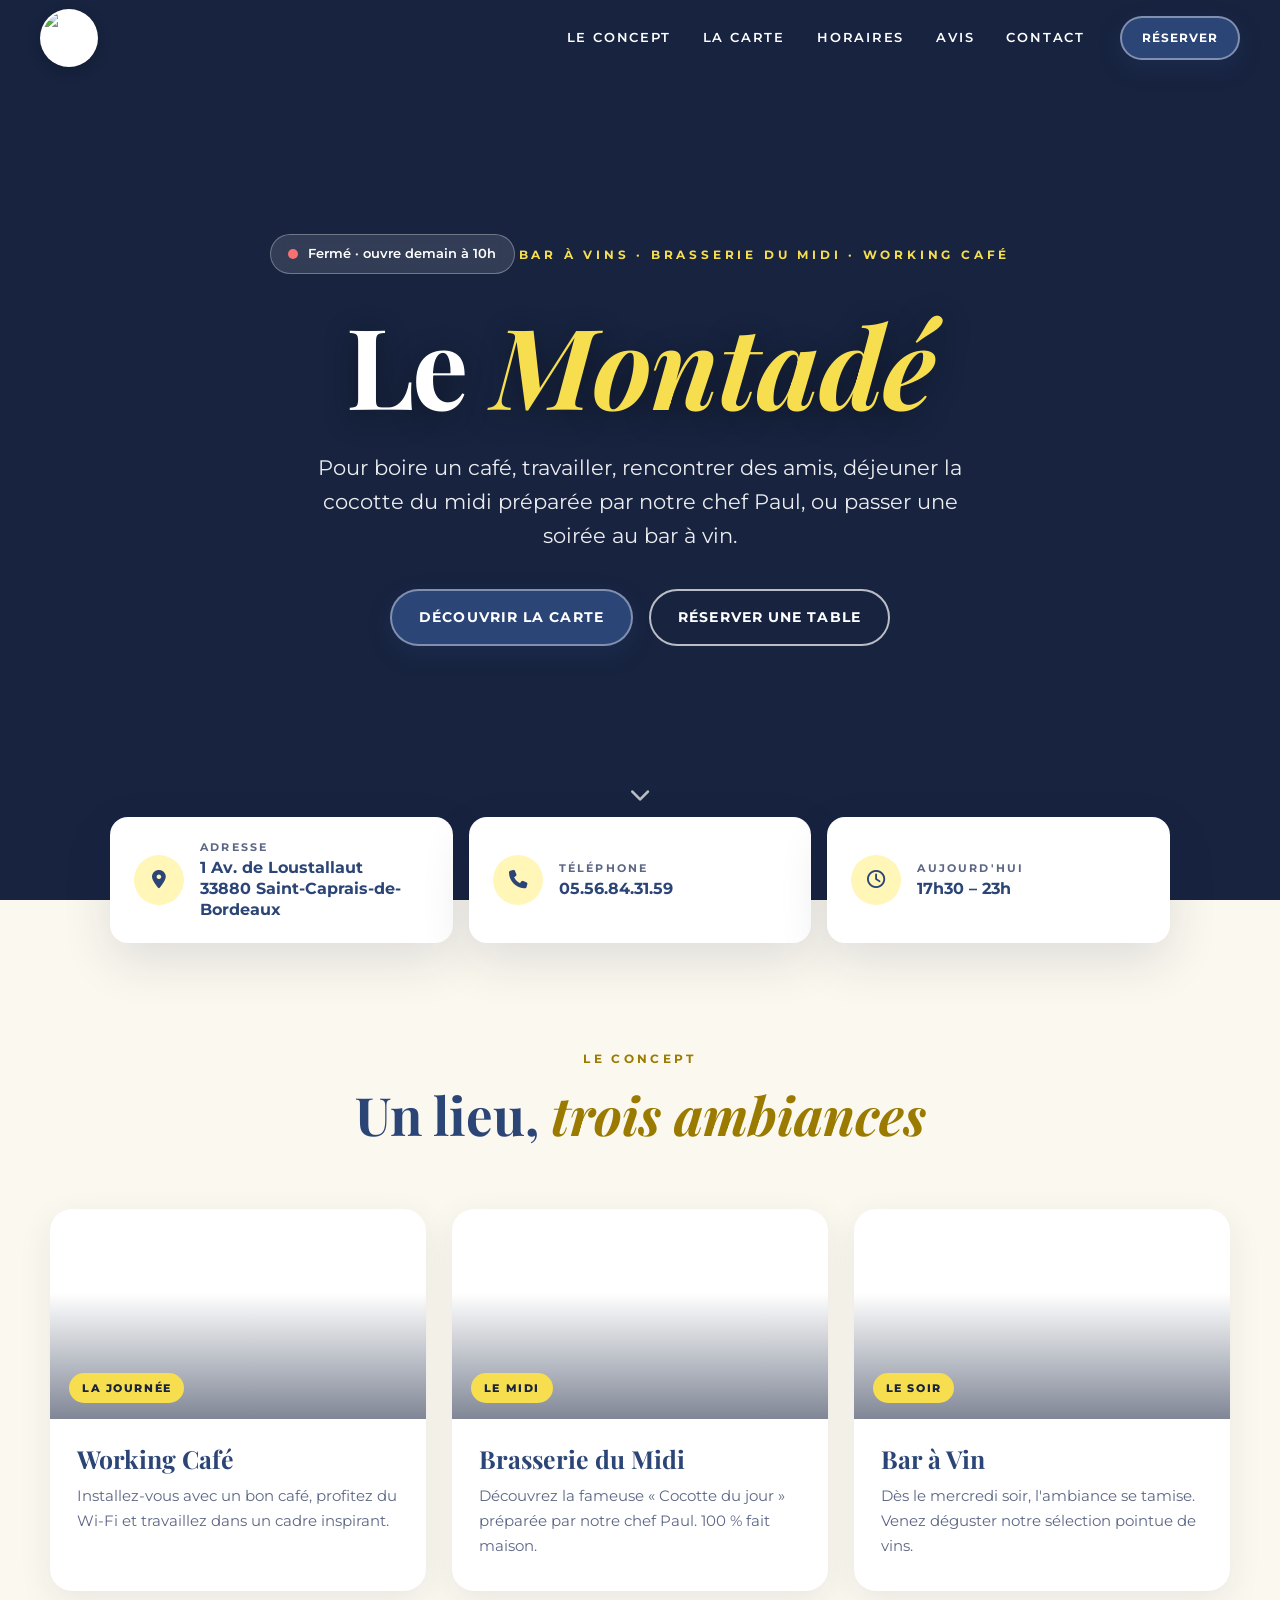
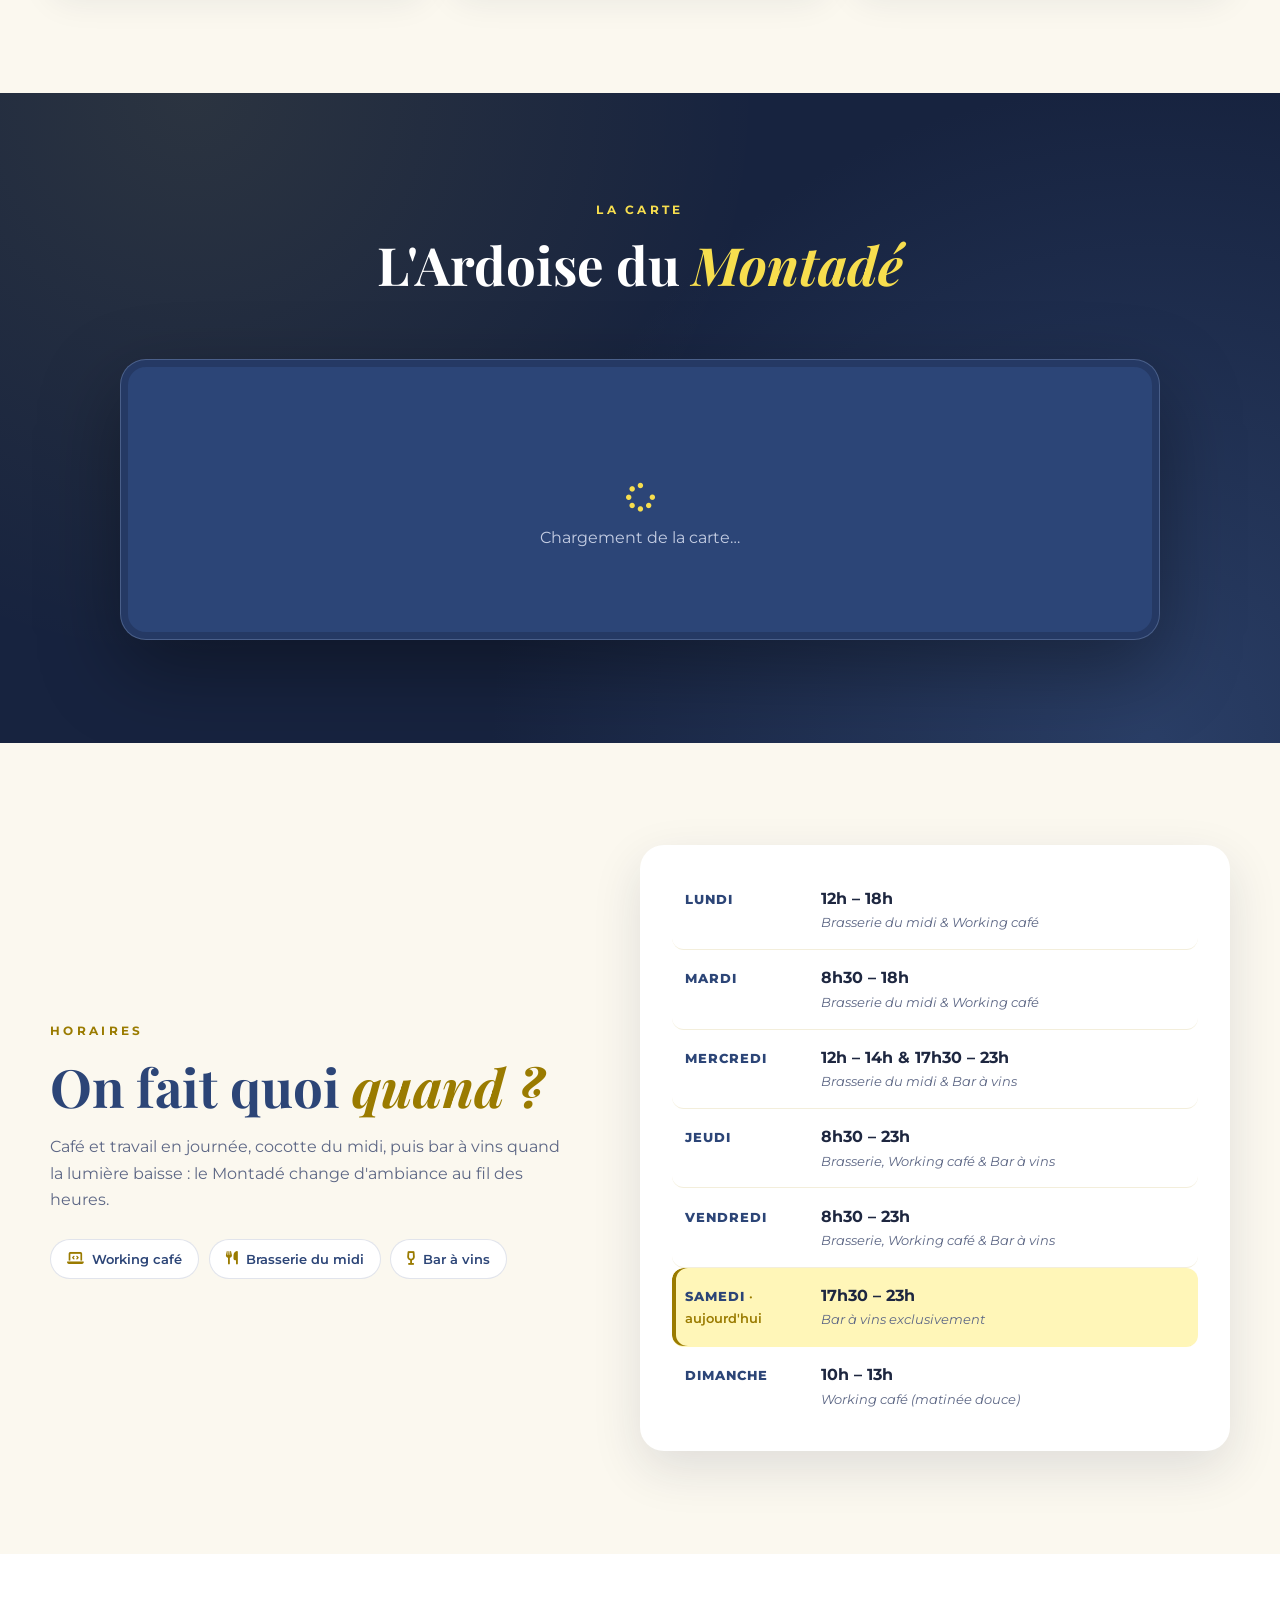
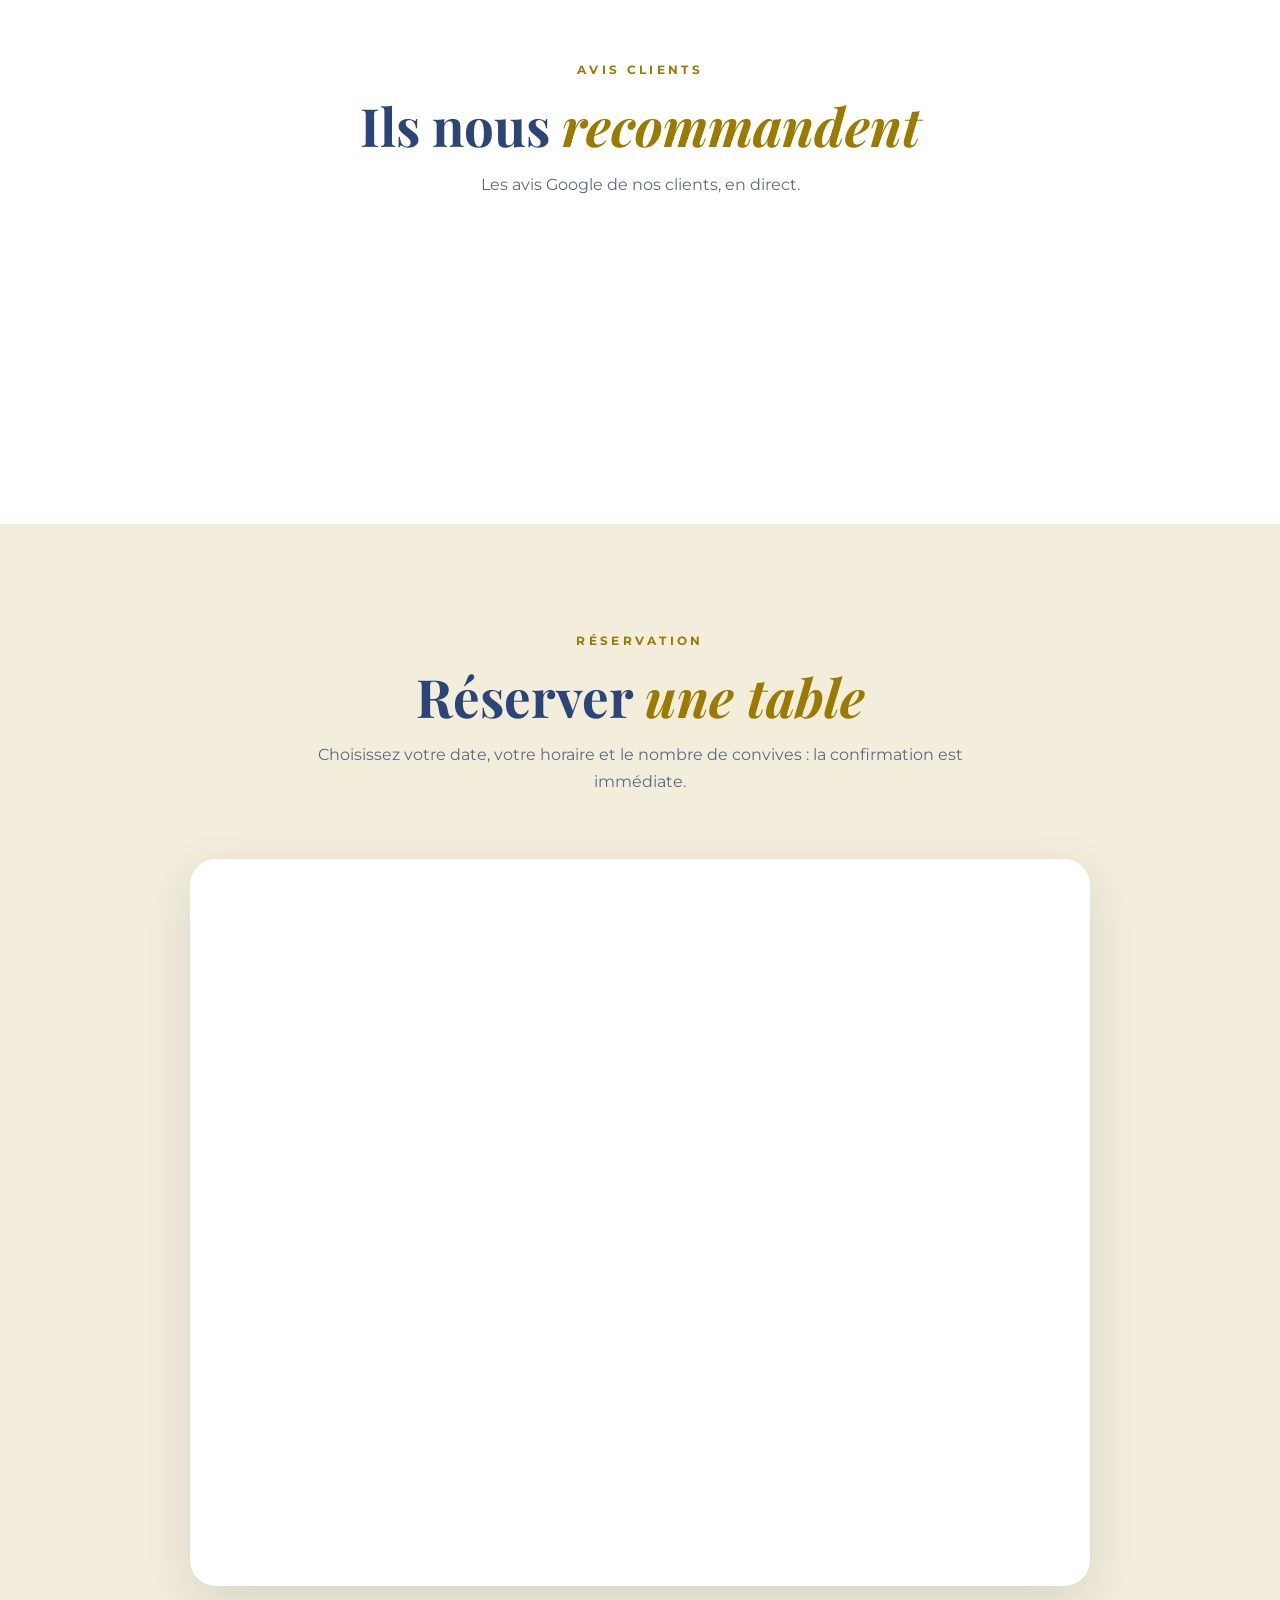
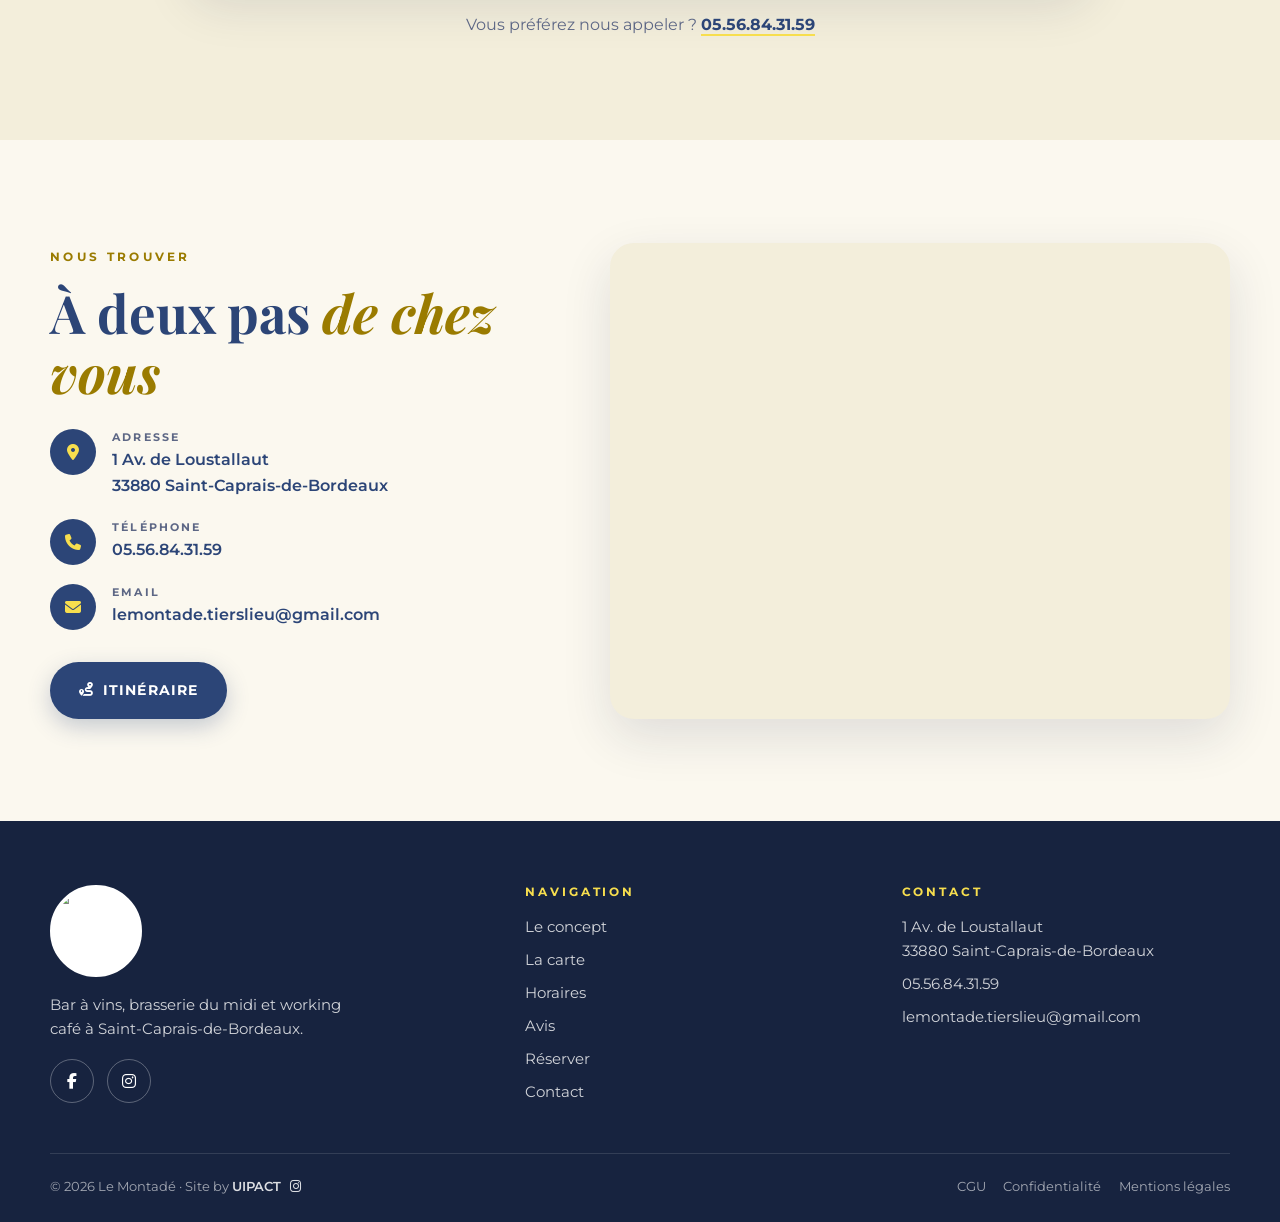
==== index.html @ fd563f23 "Update index.html" ====
<!DOCTYPE html>
<html lang="fr">
<head>
    <meta charset="UTF-8">
    <meta name="viewport" content="width=device-width, initial-scale=1.0, viewport-fit=cover">
    <title>Le Montadé — Bar à vins, brasserie du midi & working café · Saint-Caprais-de-Bordeaux</title>
    <meta name="description" content="Le Montadé à Saint-Caprais-de-Bordeaux : working café la journée, cocotte du midi 100 % fait maison, bar à vins dès le soir. Découvrez la carte, les horaires et réservez votre table.">
    <meta name="theme-color" content="#17233f">
    <meta property="og:type" content="website">
    <meta property="og:title" content="Le Montadé — Bar à vins, brasserie du midi & working café">
    <meta property="og:description" content="Un lieu, trois ambiances : working café, cocotte du midi, bar à vins. Saint-Caprais-de-Bordeaux.">
    <meta property="og:image" content="logo.jpg">
    <meta property="og:locale" content="fr_FR">
    <link rel="icon" type="image/jpeg" href="logo.jpg">

    <link rel="preconnect" href="https://fonts.googleapis.com">
    <link rel="preconnect" href="https://fonts.gstatic.com" crossorigin>
    <link href="https://fonts.googleapis.com/css2?family=Montserrat:wght@400;500;600;700&family=Playfair+Display:ital,wght@0,600;0,700;1,600&display=swap" rel="stylesheet">
    <link rel="stylesheet" href="https://cdnjs.cloudflare.com/ajax/libs/font-awesome/6.4.0/css/all.min.css">
    <link rel="stylesheet" href="style.css">

    <script type="application/ld+json">
    {
        "@context": "https://schema.org",
        "@type": "Restaurant",
        "name": "Le Montadé",
        "description": "Bar à vins, brasserie du midi et working café.",
        "image": "logo.jpg",
        "telephone": "+33556843159",
        "email": "lemontade.tierslieu@gmail.com",
        "address": {
            "@type": "PostalAddress",
            "streetAddress": "1 Av. de Loustallaut",
            "postalCode": "33880",
            "addressLocality": "Saint-Caprais-de-Bordeaux",
            "addressCountry": "FR"
        },
        "geo": { "@type": "GeoCoordinates", "latitude": 44.7431873, "longitude": -0.4571966 },
        "sameAs": [
            "https://www.facebook.com/people/Le-Montad%C3%A9/61585855325055/",
            "https://www.instagram.com/lemontade_lelieu/"
        ],
        "openingHoursSpecification": [
            { "@type": "OpeningHoursSpecification", "dayOfWeek": "Monday", "opens": "12:00", "closes": "18:00" },
            { "@type": "OpeningHoursSpecification", "dayOfWeek": "Tuesday", "opens": "08:30", "closes": "18:00" },
            { "@type": "OpeningHoursSpecification", "dayOfWeek": "Wednesday", "opens": "12:00", "closes": "14:00" },
            { "@type": "OpeningHoursSpecification", "dayOfWeek": "Wednesday", "opens": "17:30", "closes": "23:00" },
            { "@type": "OpeningHoursSpecification", "dayOfWeek": "Thursday", "opens": "08:30", "closes": "23:00" },
            { "@type": "OpeningHoursSpecification", "dayOfWeek": "Friday", "opens": "08:30", "closes": "23:00" },
            { "@type": "OpeningHoursSpecification", "dayOfWeek": "Saturday", "opens": "17:30", "closes": "23:00" },
            { "@type": "OpeningHoursSpecification", "dayOfWeek": "Sunday", "opens": "10:00", "closes": "13:00" }
        ]
    }
    </script>

    <style>
        /* ===== Photos ===== */
        :root {
            --photo-hero: url('https://images.unsplash.com/photo-1555396273-367ea4eb4db5?auto=format&fit=crop&w=1920&q=80');
            --photo-cafe: url('https://images.unsplash.com/photo-1495474472287-4d71bcdd2085?auto=format&fit=crop&w=900&q=80');
            --photo-midi: url('https://images.unsplash.com/photo-1414235077428-338989a2e8c0?auto=format&fit=crop&w=900&q=80');
            --photo-vin: url('https://images.unsplash.com/photo-1510812431401-41d2bd2722f3?auto=format&fit=crop&w=900&q=80');
        }

        /* ===== HERO ===== */
        .hero { position: relative; min-height: 100vh; min-height: 100svh; display: grid; place-items: center; text-align: center; color: #fff; padding: calc(var(--header-h) + 2rem) 1.25rem 8rem; isolation: isolate; background: var(--blue-dark); overflow: hidden; }
        .hero-bg { position: absolute; inset: 0; z-index: -2; background: var(--photo-hero) center / cover no-repeat; animation: slowZoom 24s ease-in-out infinite alternate; }
        .hero::after { content: ''; position: absolute; inset: 0; z-index: -1; background: linear-gradient(180deg, rgba(23, 35, 63, .78) 0%, rgba(23, 35, 63, .55) 45%, rgba(23, 35, 63, .9) 100%); }
        @keyframes slowZoom { from { transform: scale(1); } to { transform: scale(1.08); } }
        .hero-inner { max-width: 880px; }
        .hero .eyebrow { color: var(--yellow); letter-spacing: .32em; }
        .hero h1 { font-size: clamp(3.2rem, 11vw, 7rem); letter-spacing: -.01em; text-shadow: 0 6px 30px rgba(0, 0, 0, .4); }
        .hero h1 em { color: var(--yellow); font-style: italic; }
        .hero p.lead { font-size: clamp(1rem, 2.3vw, 1.3rem); font-weight: 400; max-width: 680px; margin: 1.4rem auto 2.2rem; color: rgba(255, 255, 255, .92); }
        .hero-cta { display: flex; flex-wrap: wrap; gap: 1rem; justify-content: center; }
        .status-pill { display: inline-flex; align-items: center; gap: .6rem; padding: .5rem 1.1rem; border-radius: 999px; background: rgba(255, 255, 255, .12); border: 1px solid rgba(255, 255, 255, .3); backdrop-filter: blur(8px); -webkit-backdrop-filter: blur(8px); font-size: .82rem; font-weight: 600; margin-bottom: 1.6rem; }
        .status-pill::before { content: ''; width: 10px; height: 10px; border-radius: 50%; background: #9aa6c4; }
        .status-pill.open::before { background: #4ade80; box-shadow: 0 0 0 5px rgba(74, 222, 128, .25); animation: pulse 2s infinite; }
        .status-pill.closed::before { background: #f87171; }
        @keyframes pulse { 50% { box-shadow: 0 0 0 9px rgba(74, 222, 128, 0); } }
        .scroll-hint { position: absolute; bottom: 5.5rem; left: 50%; transform: translateX(-50%); color: rgba(255, 255, 255, .7); font-size: 1.3rem; animation: bob 2s ease-in-out infinite; text-decoration: none; }
        @keyframes bob { 50% { transform: translate(-50%, 8px); } }

        /* ===== BANDEAU INFOS ===== */
        .info-strip { position: relative; z-index: 5; max-width: 1100px; margin: -5.2rem auto 0; padding: 0 1.25rem; display: grid; grid-template-columns: repeat(3, 1fr); gap: 1rem; }
        .info-card { background: #fff; border-radius: var(--radius); padding: 1.4rem 1.5rem; box-shadow: var(--shadow); display: flex; gap: 1rem; align-items: center; text-decoration: none; transition: transform .3s var(--ease), box-shadow .3s; }
        a.info-card:hover { transform: translateY(-5px); box-shadow: 0 24px 60px rgba(23, 35, 63, .18); }
        .info-card i { width: 50px; height: 50px; flex: none; border-radius: 50%; display: grid; place-items: center; background: var(--yellow-soft); color: var(--blue); font-size: 1.15rem; }
        .info-card small { display: block; font-size: .68rem; letter-spacing: .2em; text-transform: uppercase; color: var(--muted); font-weight: 700; }
        .info-card strong { display: block; color: var(--blue); font-size: .98rem; line-height: 1.35; }

        /* ===== CONCEPT ===== */
        .concept-grid { display: grid; grid-template-columns: repeat(3, 1fr); gap: 1.6rem; }
        .concept-card { background: #fff; border-radius: 22px; overflow: hidden; box-shadow: 0 10px 34px rgba(23, 35, 63, .08); transition: transform .4s var(--ease), box-shadow .4s; display: flex; flex-direction: column; }
        .concept-card:hover { transform: translateY(-8px); box-shadow: var(--shadow); }
        .concept-photo { height: 210px; background: linear-gradient(135deg, var(--blue), var(--blue-mid)) center / cover no-repeat; position: relative; }
        .concept-photo::after { content: ''; position: absolute; inset: 0; background: linear-gradient(180deg, transparent 40%, rgba(23, 35, 63, .55)); }
        .concept-card:nth-child(1) .concept-photo { background-image: var(--photo-cafe); }
        .concept-card:nth-child(2) .concept-photo { background-image: var(--photo-midi); }
        .concept-card:nth-child(3) .concept-photo { background-image: var(--photo-vin); }
        .concept-tag { position: absolute; left: 1.2rem; bottom: 1rem; z-index: 1; background: var(--yellow); color: var(--blue-dark); font-size: .7rem; font-weight: 800; letter-spacing: .14em; text-transform: uppercase; padding: .35rem .8rem; border-radius: 999px; }
        .concept-body { padding: 1.6rem 1.7rem 2rem; }
        .concept-body h3 { font-size: 1.55rem; color: var(--blue); margin-bottom: .6rem; }
        .concept-body p { color: var(--muted); font-size: .96rem; }

        /* ===== CARTE ===== */
        .carte { background: var(--blue-dark); color: #fff; position: relative; overflow: hidden; }
        .carte::before { content: ''; position: absolute; inset: 0; background: radial-gradient(circle at 15% 0%, rgba(247, 222, 78, .09), transparent 45%), radial-gradient(circle at 90% 100%, rgba(58, 85, 135, .55), transparent 50%); pointer-events: none; }
        .carte .container { position: relative; max-width: 1040px; }
        .board { background: var(--blue); border: 1px solid rgba(255, 255, 255, .14); border-radius: 26px; padding: clamp(1.2rem, 4vw, 3rem); box-shadow: inset 0 0 0 7px rgba(23, 35, 63, .35), 0 30px 80px rgba(0, 0, 0, .35); }
        .menu-tabs { display: flex; justify-content: center; flex-wrap: wrap; gap: .7rem; margin-bottom: 2.2rem; }
        .tab-btn { background: transparent; color: #fff; border: 2px solid rgba(247, 222, 78, .75); padding: .7rem 1.5rem; border-radius: 999px; cursor: pointer; font-family: var(--ff-body); font-weight: 700; font-size: .8rem; letter-spacing: .08em; text-transform: uppercase; transition: background .25s, color .25s, transform .25s; }
        .tab-btn:hover { transform: translateY(-2px); }
        .tab-btn.active, .tab-btn:hover { background: var(--gold-btn); border-color: var(--gold-btn); color: var(--blue-dark); }
        .menu-panel { animation: fadeUp .5s var(--ease); }
        @keyframes fadeUp { from { opacity: 0; transform: translateY(12px); } to { opacity: 1; transform: none; } }
        .fait-maison { text-align: center; font-family: var(--ff-title); font-style: italic; color: var(--yellow); font-size: 1.25rem; margin-bottom: .6rem; }
        .cat-title { display: flex; align-items: center; gap: 1rem; font-size: 1.5rem; color: var(--yellow); margin: 2.4rem 0 1.1rem; text-transform: uppercase; letter-spacing: .06em; }
        .cat-title::after { content: ''; flex: 1; height: 1px; background: linear-gradient(90deg, rgba(247, 222, 78, .6), transparent); }
        .menu-grid { display: grid; grid-template-columns: 1fr 1fr; gap: 0 3.2rem; }
        .menu-item { padding: .8rem 0; border-bottom: 1px solid rgba(255, 255, 255, .08); }
        .mi-head { display: flex; align-items: baseline; gap: .6rem; }
        .mi-head h4 { font-family: var(--ff-body); font-size: .98rem; font-weight: 600; letter-spacing: .03em; overflow-wrap: anywhere; }
        .leader { flex: 1; min-width: 1rem; border-bottom: 1px dotted rgba(255, 255, 255, .35); transform: translateY(-4px); }
        .price { color: var(--yellow); font-weight: 700; white-space: nowrap; font-size: 1.02rem; }
        .sizes { display: flex; flex-wrap: wrap; gap: .3rem .9rem; justify-content: flex-end; }
        .sizes .price { font-size: .9rem; }
        .sizes .price small { color: #c4cde3; font-weight: 600; margin-right: .3rem; }
        .menu-item p { margin-top: .2rem; font-size: .84rem; color: #c4cde3; font-style: italic; overflow-wrap: anywhere; }
        .formule { background: rgba(255, 255, 255, .05); border: 1px solid rgba(255, 255, 255, .15); border-radius: 20px; padding: clamp(1.1rem, 3vw, 2rem); margin-top: 1.4rem; }
        .formule > h3 { font-size: 1.7rem; color: var(--yellow); text-align: center; margin-bottom: 1rem; }
        .formule .combos { max-width: 520px; margin: 0 auto 1.2rem; }
        .formule .cols { display: grid; grid-template-columns: repeat(3, 1fr); gap: 0 2rem; }
        .formule .cols h5 { font-family: var(--ff-body); font-size: .78rem; letter-spacing: .24em; text-transform: uppercase; color: var(--yellow); text-align: center; padding: .6rem 0; border-bottom: 1px solid rgba(247, 222, 78, .4); }
        .carte-state { text-align: center; color: #c4cde3; padding: 2.5rem 1rem; }
        .carte-state i { display: block; font-size: 1.8rem; color: var(--yellow); margin-bottom: .8rem; }

        /* ===== HORAIRES ===== */
        .split { display: grid; grid-template-columns: 1fr 1.15fr; gap: clamp(2rem, 6vw, 5rem); align-items: center; }
        .split-text p { color: var(--muted); margin: 1.1rem 0 1.6rem; }
        .chips { display: flex; flex-wrap: wrap; gap: .6rem; }
        .chips span { display: inline-flex; align-items: center; gap: .5rem; background: #fff; border: 1px solid var(--line); border-radius: 999px; padding: .5rem 1rem; font-size: .84rem; font-weight: 600; color: var(--blue); }
        .chips i { color: var(--gold); }
        .hours-card { background: #fff; border-radius: 24px; box-shadow: var(--shadow); padding: clamp(.8rem, 2.5vw, 1.6rem) clamp(1rem, 3vw, 2rem); list-style: none; }
        .hours-card li { display: grid; grid-template-columns: 7.5rem 1fr; grid-template-areas: 'd h' 'd a'; column-gap: 1rem; padding: .95rem .8rem; border-bottom: 1px solid var(--cream-2); border-radius: 12px; align-items: baseline; }
        .hours-card li:last-child { border-bottom: 0; }
        .hours-card .d { grid-area: d; font-weight: 800; letter-spacing: .08em; text-transform: uppercase; font-size: .82rem; color: var(--blue); }
        .hours-card .h { grid-area: h; font-weight: 700; }
        .hours-card .a { grid-area: a; font-size: .82rem; color: var(--muted); font-style: italic; }
        .hours-card li.today { background: var(--yellow-soft); box-shadow: inset 4px 0 0 var(--gold); border-bottom-color: transparent; }
        .hours-card li.today .d::after { content: " · aujourd'hui"; text-transform: none; letter-spacing: 0; font-weight: 600; color: var(--gold); }

        /* ===== AVIS ===== */
        .avis { background: #fff; }
        .reviews-box { max-width: 1100px; margin: 0 auto; min-height: 160px; }

        /* ===== RÉSERVER ===== */
        .reserver { background: var(--cream-2); }
        .booking-card { max-width: 900px; margin: 0 auto; background: #fff; border-radius: 26px; box-shadow: var(--shadow); padding: clamp(.6rem, 2vw, 1.2rem); }
        .booking-card iframe { width: 100%; height: 680px; border: 0; border-radius: 18px; background: #fff; }
        .booking-alt { text-align: center; margin-top: 1.6rem; color: var(--muted); }
        .booking-alt a { color: var(--blue); font-weight: 700; text-decoration: none; border-bottom: 2px solid var(--yellow); transition: color .25s, border-color .25s; }
        .booking-alt a:hover, .booking-alt a:focus-visible { color: var(--gold); border-bottom-color: var(--gold-btn); }

        /* ===== CONTACT ===== */
        .contact-grid { display: grid; grid-template-columns: 1fr 1.25fr; gap: clamp(2rem, 5vw, 4rem); align-items: stretch; }
        .contact-list { list-style: none; display: grid; gap: 1.2rem; margin: 1.6rem 0 2rem; }
        .contact-list li { display: flex; gap: 1rem; align-items: flex-start; }
        .contact-list i { width: 46px; height: 46px; flex: none; border-radius: 50%; display: grid; place-items: center; background: var(--blue); color: var(--yellow); }
        .contact-list small { display: block; font-size: .68rem; letter-spacing: .2em; text-transform: uppercase; color: var(--muted); font-weight: 700; }
        .contact-list a, .contact-list span.v { color: var(--blue); font-weight: 600; text-decoration: none; overflow-wrap: anywhere; }
        .contact-list a:hover { color: var(--gold); }
        .map-card { border-radius: 24px; overflow: hidden; box-shadow: var(--shadow); min-height: 420px; background: var(--cream-2); }
        .map-card iframe { width: 100%; height: 100%; min-height: 420px; border: 0; display: block; }

        /* ===== FORMULAIRE DE CONTACT ===== */
        .contact-form-card { max-width: 820px; margin: clamp(2.5rem, 6vw, 4rem) auto 0; background: #fff; border-radius: 26px; box-shadow: var(--shadow); padding: clamp(1.4rem, 4vw, 2.6rem); }
        .contact-form-card h3 { font-size: clamp(1.6rem, 3vw, 2.1rem); color: var(--blue); margin-bottom: .5rem; }
        .contact-form-card h3 em { color: var(--gold); }
        .contact-form-card > p { color: var(--muted); margin-bottom: 1.6rem; }
        .cf-row { display: grid; grid-template-columns: 1fr 1fr; gap: 1rem; }
        .cf-field { margin-bottom: 1rem; }
        .cf-field label { display: block; font-size: .72rem; font-weight: 700; letter-spacing: .16em; text-transform: uppercase; color: var(--blue); margin-bottom: .4rem; }
        .cf-field input, .cf-field textarea { width: 100%; padding: .9rem 1rem; border: 1.5px solid var(--line); border-radius: 12px; font: inherit; background: var(--cream); color: var(--ink); transition: border-color .2s, box-shadow .2s; resize: vertical; }
        .cf-field input:focus, .cf-field textarea:focus { outline: none; border-color: var(--blue); box-shadow: 0 0 0 4px rgba(44, 69, 119, .12); background: #fff; }
        .cf-check { display: flex; gap: .7rem; align-items: flex-start; font-size: .84rem; color: var(--muted); margin: .3rem 0 1.3rem; cursor: pointer; }
        .cf-check input { margin-top: .3rem; width: 18px; height: 18px; flex: none; accent-color: var(--blue); }
        .cf-check a { color: var(--gold); font-weight: 600; }
        .cf-hp { position: absolute; left: -9999px; width: 1px; height: 1px; overflow: hidden; opacity: 0; }
        .cf-msg { display: none; margin-top: 1.1rem; padding: .9rem 1.1rem; border-radius: 12px; font-size: .92rem; }
        .cf-msg.show { display: block; }
        .cf-msg.ok { background: #e8f7ef; color: #17744a; }
        .cf-msg.err { background: #fdeaea; color: #b13838; }
        #cfBtn:disabled { opacity: .65; cursor: wait; transform: none; }
        @media (max-width: 720px) { .cf-row { grid-template-columns: 1fr; } }

        /* ===== BARRE MOBILE ===== */
        .mobile-cta { display: none; }

        /* ===== RESPONSIVE ===== */
        @media (max-width: 960px) {
            .info-strip { grid-template-columns: 1fr; margin-top: -4.5rem; max-width: 560px; }
            .concept-grid { grid-template-columns: 1fr; max-width: 560px; margin: 0 auto; }
            .split, .contact-grid { grid-template-columns: 1fr; }
            .formule .cols { grid-template-columns: 1fr; }
            .menu-grid { gap: 0 2rem; }
        }
        @media (max-width: 720px) {
            .menu-grid { grid-template-columns: 1fr; }
            .hero { padding-bottom: 9rem; }
            .scroll-hint { display: none; }
            .tab-btn { flex: 1 1 calc(50% - .7rem); padding: .75rem .6rem; font-size: .72rem; }
            .booking-card iframe { height: 760px; }
            .hours-card li { grid-template-columns: 6rem 1fr; }
            body.home { padding-bottom: calc(74px + env(safe-area-inset-bottom)); }
            .mobile-cta { display: flex; gap: .7rem; position: fixed; left: 0; right: 0; bottom: 0; z-index: 95; padding: .7rem .9rem calc(.7rem + env(safe-area-inset-bottom)); background: rgba(23, 35, 63, .96); backdrop-filter: blur(10px); -webkit-backdrop-filter: blur(10px); box-shadow: 0 -8px 24px rgba(0, 0, 0, .25); }
            .mobile-cta .btn { flex: 1; padding: .85rem .5rem; }
            .btn-top { bottom: calc(86px + env(safe-area-inset-bottom)); }
        }
    </style>
</head>
<body class="home">
    <a href="#carte" class="skip-link">Aller à la carte</a>

    <header class="site-header">
        <div class="nav-wrap">
            <a href="#top" class="brand" aria-label="Le Montadé — haut de page"><img src="logo.jpg" alt="Le Montadé"></a>
            <nav id="mainNav" aria-label="Navigation principale">
                <ul>
                    <li><a href="#concept">Le concept</a></li>
                    <li><a href="#carte">La carte</a></li>
                    <li><a href="#horaires">Horaires</a></li>
                    <li><a href="#avis">Avis</a></li>
                    <li><a href="#contact">Contact</a></li>
                </ul>
                <a href="#reserver" class="btn btn-primary btn-sm">Réserver</a>
            </nav>
            <button id="burger" class="burger" type="button" aria-label="Ouvrir le menu" aria-expanded="false" aria-controls="mainNav"><span></span><span></span><span></span></button>
        </div>
    </header>

    <main>
        <!-- ================= HERO ================= -->
        <section class="hero" id="top">
            <div class="hero-bg" aria-hidden="true"></div>
            <div class="hero-inner">
                <div class="status-pill" id="openStatus" role="status">Horaires du jour…</div>
                <p class="eyebrow">Bar à vins · Brasserie du midi · Working café</p>
                <h1>Le <em>Montadé</em></h1>
                <p class="lead">Pour boire un café, travailler, rencontrer des amis, déjeuner la cocotte du midi préparée par notre chef Paul, ou passer une soirée au bar à vin.</p>
                <div class="hero-cta">
                    <a href="#carte" class="btn btn-primary">Découvrir la carte</a>
                    <a href="#reserver" class="btn btn-outline">Réserver une table</a>
                </div>
            </div>
            <a href="#concept" class="scroll-hint" aria-label="Descendre"><i class="fas fa-chevron-down"></i></a>
        </section>

        <div class="info-strip">
            <a class="info-card reveal" href="https://www.google.com/maps/dir/?api=1&destination=1+Av.+de+Loustallaut,+33880+Saint-Caprais-de-Bordeaux" target="_blank" rel="noopener">
                <i class="fas fa-location-dot"></i><div><small>Adresse</small><strong>1 Av. de Loustallaut<br>33880 Saint-Caprais-de-Bordeaux</strong></div>
            </a>
            <a class="info-card reveal d1" href="tel:+33556843159">
                <i class="fas fa-phone"></i><div><small>Téléphone</small><strong>05.56.84.31.59</strong></div>
            </a>
            <a class="info-card reveal d2" href="#horaires">
                <i class="far fa-clock"></i><div><small>Aujourd'hui</small><strong id="todayHours">Voir les horaires</strong></div>
            </a>
        </div>

        <!-- ================= CONCEPT ================= -->
        <section id="concept" class="section">
            <div class="container">
                <div class="section-head reveal">
                    <span class="eyebrow">Le concept</span>
                    <h2 class="title">Un lieu, <em>trois ambiances</em></h2>
                </div>
                <div class="concept-grid">
                    <article class="concept-card reveal">
                        <div class="concept-photo"><span class="concept-tag">La journée</span></div>
                        <div class="concept-body"><h3>Working Café</h3><p>Installez-vous avec un bon café, profitez du Wi-Fi et travaillez dans un cadre inspirant.</p></div>
                    </article>
                    <article class="concept-card reveal d1">
                        <div class="concept-photo"><span class="concept-tag">Le midi</span></div>
                        <div class="concept-body"><h3>Brasserie du Midi</h3><p>Découvrez la fameuse « Cocotte du jour » préparée par notre chef Paul. 100 % fait maison.</p></div>
                    </article>
                    <article class="concept-card reveal d2">
                        <div class="concept-photo"><span class="concept-tag">Le soir</span></div>
                        <div class="concept-body"><h3>Bar à Vin</h3><p>Dès le mercredi soir, l'ambiance se tamise. Venez déguster notre sélection pointue de vins.</p></div>
                    </article>
                </div>
            </div>
        </section>

        <!-- ================= CARTE ================= -->
        <section id="carte" class="section carte on-dark">
            <div class="container">
                <div class="section-head reveal">
                    <span class="eyebrow">La carte</span>
                    <h2 class="title">L'Ardoise du <em>Montadé</em></h2>
                </div>
                <div class="board reveal">
                    <div class="menu-tabs" id="menuTabs" role="tablist" aria-label="Choisir une partie de la carte"></div>
                    <div id="menuPanel" class="menu-panel" role="tabpanel" aria-live="polite">
                        <div class="carte-state"><i class="fas fa-spinner fa-spin"></i>Chargement de la carte…</div>
                    </div>
                </div>
            </div>
        </section>

        <!-- ================= HORAIRES ================= -->
        <section id="horaires" class="section">
            <div class="container split">
                <div class="split-text reveal">
                    <span class="eyebrow">Horaires</span>
                    <h2 class="title">On fait quoi <em>quand ?</em></h2>
                    <p>Café et travail en journée, cocotte du midi, puis bar à vins quand la lumière baisse : le Montadé change d'ambiance au fil des heures.</p>
                    <div class="chips">
                        <span><i class="fas fa-laptop-code"></i> Working café</span>
                        <span><i class="fas fa-utensils"></i> Brasserie du midi</span>
                        <span><i class="fas fa-wine-glass-alt"></i> Bar à vins</span>
                    </div>
                </div>
                <ul class="hours-card reveal d1" id="hoursList">
                    <li data-dow="1"><span class="d">Lundi</span><span class="h">12h – 18h</span><span class="a">Brasserie du midi & Working café</span></li>
                    <li data-dow="2"><span class="d">Mardi</span><span class="h">8h30 – 18h</span><span class="a">Brasserie du midi & Working café</span></li>
                    <li data-dow="3"><span class="d">Mercredi</span><span class="h">12h – 14h & 17h30 – 23h</span><span class="a">Brasserie du midi & Bar à vins</span></li>
                    <li data-dow="4"><span class="d">Jeudi</span><span class="h">8h30 – 23h</span><span class="a">Brasserie, Working café & Bar à vins</span></li>
                    <li data-dow="5"><span class="d">Vendredi</span><span class="h">8h30 – 23h</span><span class="a">Brasserie, Working café & Bar à vins</span></li>
                    <li data-dow="6"><span class="d">Samedi</span><span class="h">17h30 – 23h</span><span class="a">Bar à vins exclusivement</span></li>
                    <li data-dow="0"><span class="d">Dimanche</span><span class="h">10h – 13h</span><span class="a">Working café (matinée douce)</span></li>
                </ul>
            </div>
        </section>

        <!-- ================= AVIS GOOGLE (Trustindex) ================= -->
        <section id="avis" class="section avis">
            <div class="container">
                <div class="section-head reveal">
                    <span class="eyebrow">Avis clients</span>
                    <h2 class="title">Ils nous <em>recommandent</em></h2>
                    <p>Les avis Google de nos clients, en direct.</p>
                </div>
                <div class="reviews-box">
                    <script defer async src='https://cdn.trustindex.io/loader.js?b45c39384eea95552b563b23eb7'></script>
                </div>
            </div>
        </section>

        <!-- ================= RÉSERVER ================= -->
        <section id="reserver" class="section reserver">
            <div class="container">
                <div class="section-head reveal">
                    <span class="eyebrow">Réservation</span>
                    <h2 class="title">Réserver <em>une table</em></h2>
                    <p>Choisissez votre date, votre horaire et le nombre de convives : la confirmation est immédiate.</p>
                </div>
                <div class="booking-card reveal">
                    <iframe src="https://bookings.zenchef.com/results?rid=357246" title="Réservation en ligne Le Montadé" loading="lazy"></iframe>
                </div>
                <p class="booking-alt">Vous préférez nous appeler ? <a href="tel:+33556843159">05.56.84.31.59</a></p>
            </div>
        </section>

        <!-- ================= CONTACT ================= -->
        <section id="contact" class="section">
            <div class="container contact-grid">
                <div class="reveal">
                    <span class="eyebrow">Nous trouver</span>
                    <h2 class="title">À deux pas <em>de chez vous</em></h2>
                    <ul class="contact-list">
                        <li><i class="fas fa-location-dot"></i><div><small>Adresse</small><a href="https://www.google.com/maps/dir/?api=1&destination=1+Av.+de+Loustallaut,+33880+Saint-Caprais-de-Bordeaux" target="_blank" rel="noopener" aria-label="Obtenir l'itinéraire vers Le Montadé">1 Av. de Loustallaut<br>33880 Saint-Caprais-de-Bordeaux</a></div></li>
                        <li><i class="fas fa-phone"></i><div><small>Téléphone</small><a href="tel:+33556843159">05.56.84.31.59</a></div></li>
                        <li><i class="fas fa-envelope"></i><div><small>Email</small><a href="mailto:lemontade.tierslieu@gmail.com">lemontade.tierslieu@gmail.com</a></div></li>
                    </ul>
                    <a class="btn btn-dark" href="https://www.google.com/maps/dir/?api=1&destination=1+Av.+de+Loustallaut,+33880+Saint-Caprais-de-Bordeaux" target="_blank" rel="noopener"><i class="fas fa-route"></i> Itinéraire</a>
                </div>
                <div class="map-card reveal d1">
                    <iframe title="Plan d'accès Le Montadé" loading="lazy" referrerpolicy="no-referrer-when-downgrade" allowfullscreen
                        src="https://www.google.com/maps/embed?pb=!1m18!1m12!1m3!1d2833.844390635955!2d-0.45719662369680373!3d44.74318728123281!2m3!1f0!2f0!3f0!3m2!1i1024!2i768!4f13.1!3m3!1m2!1s0xd5525049b78e2df%3A0xe62c82329bc0eb9e!2s1%20Av.%20de%20Loustallaut%2C%2033880%20Saint-Caprais-de-Bordeaux!5e0!3m2!1sfr!2sfr!4v1712860241000!5m2!1sfr!2sfr"></iframe>
                </div>
            </div>
            <div class="container">
                <div class="contact-form-card" id="contactFormWrap" hidden>
                    <h3>Un message ? <em>Écrivez-nous</em></h3>
                    <p>Une question, une demande particulière, un événement à organiser ? Laissez-nous un message, nous vous répondons rapidement.</p>
                    <form id="contactForm">
                        <div class="cf-row">
                            <div class="cf-field"><label for="cfName">Nom</label><input type="text" id="cfName" name="name" maxlength="100" autocomplete="name" required></div>
                            <div class="cf-field"><label for="cfEmail">Email</label><input type="email" id="cfEmail" name="email" maxlength="150" autocomplete="email" required></div>
                        </div>
                        <div class="cf-field"><label for="cfPhone">Téléphone (facultatif)</label><input type="tel" id="cfPhone" name="phone" maxlength="30" autocomplete="tel"></div>
                        <div class="cf-field"><label for="cfMessage">Message</label><textarea id="cfMessage" name="message" rows="5" maxlength="2000" required></textarea></div>
                        <div class="cf-hp" aria-hidden="true"><label for="cfWebsite">Ne pas remplir</label><input type="text" id="cfWebsite" name="website" tabindex="-1" autocomplete="off"></div>
                        <label class="cf-check"><input type="checkbox" id="cfConsent" required><span>J'accepte que mes données soient utilisées pour répondre à ma demande, conformément à la <a href="confidentialite.html">politique de confidentialité</a>.</span></label>
                        <button type="submit" class="btn btn-primary" id="cfBtn"><i class="fas fa-paper-plane"></i> Envoyer le message</button>
                        <div class="cf-msg" id="cfMsg" role="status" aria-live="polite"></div>
                    </form>
                </div>
            </div>
        </section>
    </main>

    <footer class="site-footer">
        <div class="footer-grid">
            <div class="footer-brand">
                <img src="logo.jpg" alt="Le Montadé" id="secretLogo" draggable="false">
                <p>Bar à vins, brasserie du midi et working café à Saint-Caprais-de-Bordeaux.</p>
                <div class="social-links">
                    <a href="https://www.facebook.com/people/Le-Montad%C3%A9/61585855325055/" target="_blank" rel="noopener" aria-label="Facebook"><i class="fab fa-facebook-f"></i></a>
                    <a href="https://www.instagram.com/lemontade_lelieu/" target="_blank" rel="noopener" aria-label="Instagram"><i class="fab fa-instagram"></i></a>
                </div>
            </div>
            <div class="footer-col">
                <h4>Navigation</h4>
                <ul>
                    <li><a href="#concept">Le concept</a></li>
                    <li><a href="#carte">La carte</a></li>
                    <li><a href="#horaires">Horaires</a></li>
                    <li><a href="#avis">Avis</a></li>
                    <li><a href="#reserver">Réserver</a></li>
                    <li><a href="#contact">Contact</a></li>
                </ul>
            </div>
            <div class="footer-col">
                <h4>Contact</h4>
                <ul>
                    <li><a href="https://www.google.com/maps/dir/?api=1&destination=1+Av.+de+Loustallaut,+33880+Saint-Caprais-de-Bordeaux" target="_blank" rel="noopener" aria-label="Itinéraire vers Le Montadé">1 Av. de Loustallaut<br>33880 Saint-Caprais-de-Bordeaux</a></li>
                    <li><a href="tel:+33556843159">05.56.84.31.59</a></li>
                    <li><a href="mailto:lemontade.tierslieu@gmail.com">lemontade.tierslieu@gmail.com</a></li>
                </ul>
            </div>
        </div>
        <div class="footer-bottom">
            <span class="credit">© 2026 Le Montadé · Site by <a href="https://lk10ar.github.io/uipact/index.html" target="_blank" rel="noopener">UIPACT</a><a href="https://www.instagram.com/uipact/" target="_blank" rel="noopener" class="credit-ig" aria-label="Instagram UIPACT"><i class="fab fa-instagram"></i></a></span>
            <span class="legal-links"><a href="cgu.html">CGU</a><a href="confidentialite.html">Confidentialité</a><a href="mentions-legales.html">Mentions légales</a></span>
        </div>
    </footer>

    <div class="mobile-cta">
        <a href="tel:+33556843159" class="btn btn-dark"><i class="fas fa-phone"></i> Appeler</a>
        <a href="#reserver" class="btn btn-primary">Réserver</a>
    </div>
    <button id="backToTop" class="btn-top" type="button" aria-label="Retour en haut"><i class="fas fa-chevron-up"></i></button>

    <script src="site.js"></script>

    <!-- ===== Formulaire de contact (envoi par email via FormSubmit) ===== -->
    <script>
    (() => {
        const TO = 'lemontade.tierslieu@gmail.com';
        const form = document.getElementById('contactForm');
        const msg = document.getElementById('cfMsg');
        const btn = document.getElementById('cfBtn');
        const openedAt = Date.now();
        const show = (text, kind) => { msg.textContent = text; msg.className = 'cf-msg show ' + kind; };

        form.addEventListener('submit', async (e) => {
            e.preventDefault();
            if (document.getElementById('cfWebsite').value) { show('Merci, votre message a bien été envoyé.', 'ok'); form.reset(); return; }
            if (Date.now() - openedAt < 4000) { show('Veuillez patienter quelques secondes avant d\'envoyer.', 'err'); return; }
            const last = Number(sessionStorage.getItem('cfLast') || 0);
            if (Date.now() - last < 60000) { show('Message déjà envoyé. Patientez une minute avant d\'en envoyer un autre.', 'err'); return; }

            btn.disabled = true;
            btn.innerHTML = '<i class="fas fa-spinner fa-spin"></i> Envoi en cours…';
            try {
                const res = await fetch('https://formsubmit.co/ajax/' + TO, {
                    method: 'POST',
                    headers: { 'Content-Type': 'application/json', 'Accept': 'application/json' },
                    body: JSON.stringify({
                        name: document.getElementById('cfName').value.trim(),
                        email: document.getElementById('cfEmail').value.trim(),
                        phone: document.getElementById('cfPhone').value.trim(),
                        message: document.getElementById('cfMessage').value.trim(),
                        _subject: 'Nouveau message depuis le site Le Montadé',
                        _template: 'table'
                    })
                });
                const data = await res.json();
                if (!res.ok || !(data.success === true || data.success === 'true')) throw new Error('echec');
                sessionStorage.setItem('cfLast', String(Date.now()));
                show('Merci ! Votre message a bien été envoyé, nous vous répondons rapidement.', 'ok');
                form.reset();
            } catch (err) {
                show('Le message n\'a pas pu être envoyé. Appelez-nous au 05.56.84.31.59 ou écrivez à ' + TO + '.', 'err');
            } finally {
                btn.disabled = false;
                btn.innerHTML = '<i class="fas fa-paper-plane"></i> Envoyer le message';
            }
        });
    })();
    </script>

    <!-- ===== Horaires : statut « ouvert / fermé » en temps réel (heure de Paris) ===== -->
    <script>
    (() => {
        const SCHEDULE = {
            1: [['12:00', '18:00']],
            2: [['08:30', '18:00']],
            3: [['12:00', '14:00'], ['17:30', '23:00']],
            4: [['08:30', '23:00']],
            5: [['08:30', '23:00']],
            6: [['17:30', '23:00']],
            0: [['10:00', '13:00']]
        };
        const DAY_NAMES = ['dimanche', 'lundi', 'mardi', 'mercredi', 'jeudi', 'vendredi', 'samedi'];
        const toMin = (s) => { const [h, m] = s.split(':').map(Number); return h * 60 + m; };
        const fmt = (s) => { const [h, m] = s.split(':').map(Number); return h + 'h' + (m ? String(m).padStart(2, '0') : ''); };

        function update() {
            const now = new Date(new Date().toLocaleString('en-US', { timeZone: 'Europe/Paris' }));
            const dow = now.getDay();
            const mins = now.getHours() * 60 + now.getMinutes();
            const slots = SCHEDULE[dow] || [];

            document.querySelectorAll('#hoursList li').forEach((li) => li.classList.toggle('today', Number(li.dataset.dow) === dow));
            document.getElementById('todayHours').textContent = slots.map((s) => `${fmt(s[0])} – ${fmt(s[1])}`).join(' & ') || 'Fermé';

            let text, state;
            const current = slots.find((s) => mins >= toMin(s[0]) && mins < toMin(s[1]));
            if (current) {
                state = 'open'; text = `Ouvert · jusqu'à ${fmt(current[1])}`;
            } else {
                state = 'closed';
                const later = slots.find((s) => toMin(s[0]) > mins);
                if (later) text = `Fermé · ouvre à ${fmt(later[0])}`;
                else {
                    for (let i = 1; i <= 7; i++) {
                        const d = (dow + i) % 7;
                        if (SCHEDULE[d] && SCHEDULE[d].length) {
                            text = `Fermé · ouvre ${i === 1 ? 'demain' : DAY_NAMES[d]} à ${fmt(SCHEDULE[d][0][0])}`;
                            break;
                        }
                    }
                }
            }
            const pill = document.getElementById('openStatus');
            pill.textContent = text;
            pill.className = 'status-pill ' + state;
        }
        update();
        setInterval(update, 60000);
    })();
    </script>

    <!-- ===== La carte : lecture en direct depuis Firebase Firestore ===== -->
    <script type="module">
        import { initializeApp } from "https://www.gstatic.com/firebasejs/10.8.1/firebase-app.js";
        import { getFirestore, collection, doc, onSnapshot, query, orderBy } from "https://www.gstatic.com/firebasejs/10.8.1/firebase-firestore.js";

        const firebaseConfig = {
            apiKey: "AIzaSyBKexIqSVeeZZqL-X11Rx4QXXO639YnE7w",
            authDomain: "le-montade.firebaseapp.com",
            projectId: "le-montade",
            storageBucket: "le-montade.firebasestorage.app",
            messagingSenderId: "325197109352",
            appId: "1:325197109352:web:1b65a2c21cbc26aae7c3dd"
        };
        const db = getFirestore(initializeApp(firebaseConfig));

        // Le formulaire de contact s'affiche sauf s'il est désactivé dans l'admin
        const contactWrap = document.getElementById('contactFormWrap');
        onSnapshot(doc(db, 'settings', 'site'),
            (snap) => { contactWrap.hidden = snap.exists() && snap.data().contactActive === false; },
            () => { contactWrap.hidden = false; });

        const TABS = [
            { id: 'midi', label: 'Le Midi', note: '« Ici tout est fait maison ! »' },
            { id: 'menu_du_jour', label: 'Menu du Jour', note: '« Nos suggestions du moment ! »' },
            { id: 'soir', label: 'Le Soir (On Mange)', note: 'Commandes au comptoir 😊' },
            { id: 'boissons', label: 'Le Soir (On Boit)', note: 'Commandes au comptoir 😊' }
        ];
        const TYPES = ['formule', 'entree', 'plat', 'menu_enfant', 'dessert', 'planche', 'biere', 'vin', 'sans_alcool'];
        const TITLES = { entree: 'Entrées', plat: 'Plats / Cocotte', menu_enfant: 'Menu Enfant', dessert: 'Desserts', planche: 'Planches & Tapas', biere: 'Bières', vin: 'Vin au verre', sans_alcool: 'Sans alcool' };

        const esc = (s) => String(s ?? '').replace(/[&<>"']/g, (c) => ({ '&': '&amp;', '<': '&lt;', '>': '&gt;', '"': '&quot;', "'": '&#39;' }[c]));
        const fmtPrix = (p) => {
            const s = String(p ?? '').trim();
            if (!s || s === '0') return '';
            return /[€$£¥]/.test(s) ? s : s + ' €';
        };

        const tabsEl = document.getElementById('menuTabs');
        const panelEl = document.getElementById('menuPanel');
        let data = {};      // { onglet: { type: [plats] } }
        let current = null;

        const itemHtml = (nom, desc, priceHtml) => `
            <div class="menu-item">
                <div class="mi-head"><h4>${esc(nom)}</h4><span class="leader"></span>${priceHtml}</div>
                ${desc ? `<p>${esc(desc)}</p>` : ''}
            </div>`;

        function platHtml(p) {
            if (p.prixTailles) {
                const sizes = [['25cl', p.prixTailles.cl25], ['33cl', p.prixTailles.cl33], ['50cl', p.prixTailles.cl50]]
                    .filter(([, v]) => fmtPrix(v))
                    .map(([l, v]) => `<span class="price"><small>${l}</small>${esc(fmtPrix(v))}</span>`).join('');
                return itemHtml(p.nom, p.description, `<span class="sizes">${sizes}</span>`);
            }
            const pr = fmtPrix(p.prix);
            return itemHtml(p.nom, p.description, pr ? `<span class="price">${esc(pr)}</span>` : '');
        }

        function formuleHtml(p) {
            const c = p.prixCombos || {};
            const combo = (label, v) => fmtPrix(v) ? itemHtml(label, '', `<span class="price">${esc(fmtPrix(v))}</span>`) : '';
            const d = p.detailsFormule || {};
            const col = (title, items) => (items && items.length)
                ? `<div><h5>${title}</h5>${items.map((it) => itemHtml(it.nom, it.desc, fmtPrix(it.prix) ? `<span class="price">${esc(fmtPrix(it.prix))}</span>` : '')).join('')}</div>` : '';
            return `<div class="formule"><h3>${esc(p.nom)}</h3>
                <div class="combos">${combo('Entrées + Plats + Desserts', c.epd)}${combo('Entrées + Plats', c.ep)}${combo('Plats + Desserts', c.pd)}</div>
                <div class="cols">${col('Entrées', d.entrees)}${col('Plats', d.plats)}${col('Desserts', d.desserts)}</div></div>`;
        }

        function renderPanel() {
            const tab = TABS.find((t) => t.id === current);
            const groups = data[current] || {};
            let html = `<p class="fait-maison">${tab.note}</p>`;
            TYPES.forEach((t) => {
                const list = groups[t];
                if (!list || !list.length) return;
                if (t === 'formule') html += list.map(formuleHtml).join('');
                else html += `<h3 class="cat-title">${TITLES[t]}</h3><div class="menu-grid">${list.map(platHtml).join('')}</div>`;
            });
            panelEl.innerHTML = html;
            panelEl.classList.remove('menu-panel'); void panelEl.offsetWidth; panelEl.classList.add('menu-panel');
        }

        function renderTabs() {
            const available = TABS.filter((t) => data[t.id]);
            if (!available.length) {
                tabsEl.innerHTML = '';
                panelEl.innerHTML = '<div class="carte-state"><i class="fas fa-utensils"></i>La carte est en cours de mise à jour. Revenez dans quelques instants ou appelez-nous au 05.56.84.31.59.</div>';
                return;
            }
            if (!available.some((t) => t.id === current)) current = available[0].id;
            tabsEl.innerHTML = available.map((t) =>
                `<button type="button" role="tab" class="tab-btn${t.id === current ? ' active' : ''}" data-tab="${t.id}" aria-selected="${t.id === current}">${t.label}</button>`).join('');
            renderPanel();
        }

        tabsEl.addEventListener('click', (e) => {
            const b = e.target.closest('.tab-btn');
            if (!b) return;
            current = b.dataset.tab;
            tabsEl.querySelectorAll('.tab-btn').forEach((x) => {
                const on = x === b; x.classList.toggle('active', on); x.setAttribute('aria-selected', String(on));
            });
            renderPanel();
        });

        onSnapshot(query(collection(db, 'plats'), orderBy('dateAjout', 'asc')), (snap) => {
            data = {};
            snap.forEach((d) => {
                const p = d.data();
                if (!p.categorie || !p.sousCategorie) return;
                ((data[p.categorie] ??= {})[p.sousCategorie] ??= []).push(p);
            });
            renderTabs();
        }, (err) => {
            console.error('Carte indisponible :', err);
            tabsEl.innerHTML = '';
            panelEl.innerHTML = '<div class="carte-state"><i class="fas fa-triangle-exclamation"></i>Impossible d\'afficher la carte pour le moment. Appelez-nous au 05.56.84.31.59.</div>';
        });
    </script>
</body>
</html>
---- style.css ----
/* ==========================================================
   LE MONTADÉ — Feuille de style commune (accueil + pages légales)
   ========================================================== */
:root {
    --blue: #2c4577;
    --blue-mid: #3a5587;
    --blue-dark: #17233f;
    --yellow: #f7de4e;
    --yellow-soft: #fff6b8;
    --gold-btn: #d4af37;
    --gold: #9a7b00;          /* jaune foncé lisible sur fond clair */
    --cream: #fbf8ef;
    --cream-2: #f3eedb;
    --ink: #1e2740;
    --muted: #5d6785;
    --line: rgba(44, 69, 119, .14);
    --radius: 18px;
    --shadow: 0 18px 50px rgba(23, 35, 63, .12);
    --header-h: 76px;
    --ff-title: 'Playfair Display', Georgia, 'Times New Roman', serif;
    --ff-body: 'Montserrat', system-ui, -apple-system, 'Segoe UI', Roboto, sans-serif;
    --ease: cubic-bezier(.22, .61, .36, 1);
}

*, *::before, *::after { box-sizing: border-box; margin: 0; padding: 0; }
html { scroll-behavior: smooth; scroll-padding-top: calc(var(--header-h) + 8px); -webkit-text-size-adjust: 100%; }
body { font-family: var(--ff-body); color: var(--ink); background: var(--cream); line-height: 1.65; overflow-x: hidden; min-height: 100vh; display: flex; flex-direction: column; }
body.no-scroll { overflow: hidden; }
main { flex: 1; }
img { max-width: 100%; display: block; }
[hidden] { display: none !important; }
a { color: inherit; }
h1, h2, h3, h4 { font-family: var(--ff-title); line-height: 1.15; font-weight: 700; }
:focus-visible { outline: 3px solid var(--yellow); outline-offset: 3px; border-radius: 6px; }
.sr-only { position: absolute; width: 1px; height: 1px; overflow: hidden; clip: rect(0 0 0 0); white-space: nowrap; }
.skip-link { position: absolute; left: 1rem; top: -4rem; background: var(--yellow); color: var(--blue-dark); padding: .6rem 1rem; border-radius: 8px; z-index: 300; font-weight: 700; text-decoration: none; }
.skip-link:focus { top: 1rem; }

/* ---------- Boutons ---------- */
.btn { display: inline-flex; align-items: center; justify-content: center; gap: .55rem; padding: .95rem 1.7rem; border-radius: 999px; border: 2px solid transparent; font-family: var(--ff-body); font-weight: 700; font-size: .85rem; letter-spacing: .08em; text-transform: uppercase; text-decoration: none; cursor: pointer; transition: transform .25s var(--ease), background .25s, color .25s, border-color .25s, box-shadow .25s; }
.btn:hover { transform: translateY(-2px); }
.btn-primary, .btn-dark { background: var(--blue); color: #fff; box-shadow: 0 8px 22px rgba(44, 69, 119, .25); }
.btn-outline { border-color: rgba(255, 255, 255, .7); color: #fff; }
/* Sur fond sombre (accueil, menu mobile, barre mobile) : fin contour clair pour garder le bouton visible */
.hero .btn-primary, .mobile-cta .btn, .site-header nav .btn-primary { border-color: rgba(255, 255, 255, .4); }
/* Survol : tous les boutons deviennent dorés */
.btn-primary:hover, .btn-dark:hover, .btn-outline:hover,
.btn-primary:focus-visible, .btn-dark:focus-visible, .btn-outline:focus-visible { background: var(--gold-btn); border-color: var(--gold-btn); color: var(--blue-dark); box-shadow: 0 10px 26px rgba(212, 175, 55, .4); }
.btn-sm { padding: .65rem 1.25rem; font-size: .76rem; }

/* ---------- En-tête ---------- */
.site-header { position: fixed; inset: 0 0 auto 0; height: var(--header-h); z-index: 100; color: var(--blue); transition: color .3s; }
.site-header::before { content: ''; position: absolute; inset: 0; z-index: -1; background: rgba(251, 248, 239, .94); backdrop-filter: blur(12px); -webkit-backdrop-filter: blur(12px); box-shadow: 0 1px 0 var(--line), 0 8px 24px rgba(23, 35, 63, .06); transition: opacity .3s; }
.home .site-header:not(.scrolled):not(.nav-open) { color: #fff; }
.home .site-header:not(.scrolled):not(.nav-open)::before { opacity: 0; }
.nav-wrap { max-width: 1240px; height: 100%; margin: 0 auto; padding: 0 1.25rem; display: flex; align-items: center; justify-content: space-between; gap: 1.5rem; }
.brand { position: relative; z-index: 3; display: flex; align-items: center; }
.brand img { height: 58px; width: 58px; border-radius: 50%; object-fit: cover; background: #fff; border: 2px solid rgba(255, 255, 255, .85); box-shadow: 0 4px 14px rgba(0, 0, 0, .18); transition: transform .3s var(--ease); }
.brand:hover img { transform: rotate(-4deg) scale(1.04); }
.site-header nav { display: flex; align-items: center; gap: 2.2rem; }
.site-header nav ul { display: flex; gap: 2rem; list-style: none; }
.site-header nav ul a { position: relative; text-decoration: none; font-weight: 600; font-size: .8rem; letter-spacing: .14em; text-transform: uppercase; padding: .4rem 0; }
.site-header nav ul a::after { content: ''; position: absolute; left: 0; bottom: 0; width: 0; height: 2px; background: var(--yellow); transition: width .3s var(--ease); }
.site-header nav ul a:hover::after, .site-header nav ul a:focus-visible::after { width: 100%; }
.burger { display: none; position: relative; z-index: 3; width: 46px; height: 46px; background: transparent; border: 0; cursor: pointer; color: inherit; }
.burger span { position: absolute; left: 11px; right: 11px; height: 2px; background: currentColor; border-radius: 2px; transition: transform .35s var(--ease), opacity .2s, top .35s var(--ease); }
.burger span:nth-child(1) { top: 16px; }
.burger span:nth-child(2) { top: 22px; }
.burger span:nth-child(3) { top: 28px; }
.nav-open .burger span:nth-child(1) { top: 22px; transform: rotate(45deg); }
.nav-open .burger span:nth-child(2) { opacity: 0; }
.nav-open .burger span:nth-child(3) { top: 22px; transform: rotate(-45deg); }

/* ---------- Titres de section ---------- */
.section { padding: clamp(4rem, 8vw, 7rem) 1.25rem; }
.container { max-width: 1180px; margin: 0 auto; }
.eyebrow { display: inline-block; font-size: .74rem; font-weight: 700; letter-spacing: .28em; text-transform: uppercase; color: var(--gold); margin-bottom: .9rem; }
.on-dark .eyebrow, .eyebrow.light { color: var(--yellow); }
.title { font-size: clamp(2rem, 4.6vw, 3.3rem); color: var(--blue); }
.title em { font-style: italic; color: var(--gold); }
.on-dark .title { color: #fff; }
.on-dark .title em { color: var(--yellow); }
.section-head { text-align: center; max-width: 720px; margin: 0 auto clamp(2.5rem, 5vw, 4rem); }
.section-head p { color: var(--muted); margin-top: 1rem; }
.on-dark .section-head p { color: #c4cde3; }

/* ---------- Apparition au scroll ---------- */
.js .reveal { opacity: 0; transform: translateY(26px); transition: opacity .8s var(--ease), transform .8s var(--ease); }
.js .reveal.in { opacity: 1; transform: none; }
.js .reveal.d1 { transition-delay: .1s; }
.js .reveal.d2 { transition-delay: .2s; }

/* ---------- Pied de page ---------- */
footer.site-footer { background: var(--blue-dark); color: rgba(255, 255, 255, .8); padding: 4rem 1.25rem 1.5rem; }
.footer-grid { max-width: 1180px; margin: 0 auto; display: grid; grid-template-columns: 1.3fr 1fr 1fr; gap: 3rem; }
.footer-brand img { width: 92px; height: 92px; border-radius: 50%; object-fit: cover; border: 3px solid #fff; background: #fff; cursor: default; user-select: none; -webkit-user-select: none; -webkit-user-drag: none; -webkit-tap-highlight-color: transparent; touch-action: manipulation; }
.footer-brand p { margin-top: 1rem; font-size: .92rem; max-width: 32ch; }
.footer-col h4 { font-family: var(--ff-body); font-size: .76rem; letter-spacing: .24em; text-transform: uppercase; color: var(--yellow); margin-bottom: 1rem; }
.footer-col ul { list-style: none; display: grid; gap: .55rem; font-size: .92rem; }
.footer-col a { text-decoration: none; transition: color .2s; }
.footer-col a:hover { color: var(--yellow); }
.social-links { display: flex; gap: .8rem; margin-top: 1.1rem; }
.social-links a { width: 44px; height: 44px; border-radius: 50%; border: 1px solid rgba(255, 255, 255, .3); display: grid; place-items: center; color: #fff; text-decoration: none; transition: background .25s, color .25s, transform .25s; }
.social-links a:hover { background: var(--yellow); color: var(--blue-dark); transform: translateY(-3px); }
.footer-bottom { max-width: 1180px; margin: 3rem auto 0; padding-top: 1.4rem; border-top: 1px solid rgba(255, 255, 255, .12); display: flex; flex-wrap: wrap; gap: .6rem 1.5rem; justify-content: space-between; font-size: .82rem; color: rgba(255, 255, 255, .6); }
.footer-bottom a { text-decoration: none; transition: color .2s; }
.footer-bottom a:hover { color: var(--yellow); }
.credit a { color: rgba(255, 255, 255, .85); font-weight: 600; transition: color .25s; }
.credit a:hover, .credit a:focus-visible { color: var(--yellow); }
.credit .credit-ig { margin-left: .55rem; }
.legal-links { display: flex; flex-wrap: wrap; gap: .4rem 1.1rem; }

.btn-top { position: fixed; right: 1.25rem; bottom: 1.25rem; width: 48px; height: 48px; border-radius: 50%; border: 2px solid rgba(255, 255, 255, .35); background: var(--blue); color: #fff; cursor: pointer; display: grid; place-items: center; font-size: 1rem; box-shadow: 0 8px 20px rgba(0, 0, 0, .25); z-index: 90; opacity: 0; visibility: hidden; transform: translateY(10px); transition: opacity .3s, visibility .3s, transform .3s; }
.btn-top.show { opacity: 1; visibility: visible; transform: none; }
.btn-top:hover { background: var(--gold-btn); border-color: var(--gold-btn); color: var(--blue-dark); }

/* ---------- Pages légales ---------- */
.legal-hero { background: var(--blue-dark); color: #fff; text-align: center; padding: calc(var(--header-h) + 3.5rem) 1.25rem 3.5rem; }
.legal-hero h1 { font-size: clamp(2rem, 5vw, 3.2rem); }
.legal-hero h1 em { color: var(--yellow); }
.legal-wrap { max-width: 880px; margin: -2rem auto 0; padding: 0 1.25rem 5rem; position: relative; width: 100%; }
.legal-card { background: #fff; border-radius: 20px; box-shadow: var(--shadow); padding: clamp(1.5rem, 5vw, 3.2rem); }
.legal-card h2 { font-size: 1.45rem; color: var(--blue); margin: 2rem 0 .8rem; padding-bottom: .5rem; border-bottom: 2px solid var(--cream-2); }
.legal-card h2:first-of-type { margin-top: 1.5rem; }
.legal-card p, .legal-card li { color: var(--muted); margin-bottom: .8rem; }
.legal-card ul { margin: 0 0 1rem 1.3rem; }
.legal-card a { color: var(--gold); font-weight: 600; }
.legal-card strong { color: var(--ink); }

/* ---------- Responsive ---------- */
@media (max-width: 900px) {
    :root { --header-h: 68px; }
    .brand img { height: 50px; width: 50px; }
    .burger { display: block; }
    .site-header nav { position: fixed; inset: 0; z-index: 2; background: var(--blue-dark); flex-direction: column; justify-content: center; gap: 2.2rem; opacity: 0; visibility: hidden; transition: opacity .35s var(--ease), visibility .35s; padding: 5rem 1.5rem 2rem; }
    .nav-open nav { opacity: 1; visibility: visible; }
    .site-header nav ul { flex-direction: column; align-items: center; gap: 1.4rem; }
    .site-header nav ul a { font-family: var(--ff-title); font-size: 1.9rem; text-transform: none; letter-spacing: 0; font-weight: 600; color: #fff; }
    .nav-open { color: #fff; }
    .nav-open::before { opacity: 0 !important; }
    .footer-grid { grid-template-columns: 1fr; gap: 2.2rem; text-align: center; }
    .footer-brand p { margin-inline: auto; }
    .footer-brand img { margin-inline: auto; }
    .social-links { justify-content: center; }
    .footer-bottom { justify-content: center; text-align: center; }
}
@media (prefers-reduced-motion: reduce) {
    html { scroll-behavior: auto; }
    *, *::before, *::after { transition-duration: .01ms !important; animation-duration: .01ms !important; }
    .js .reveal { opacity: 1; transform: none; }
}
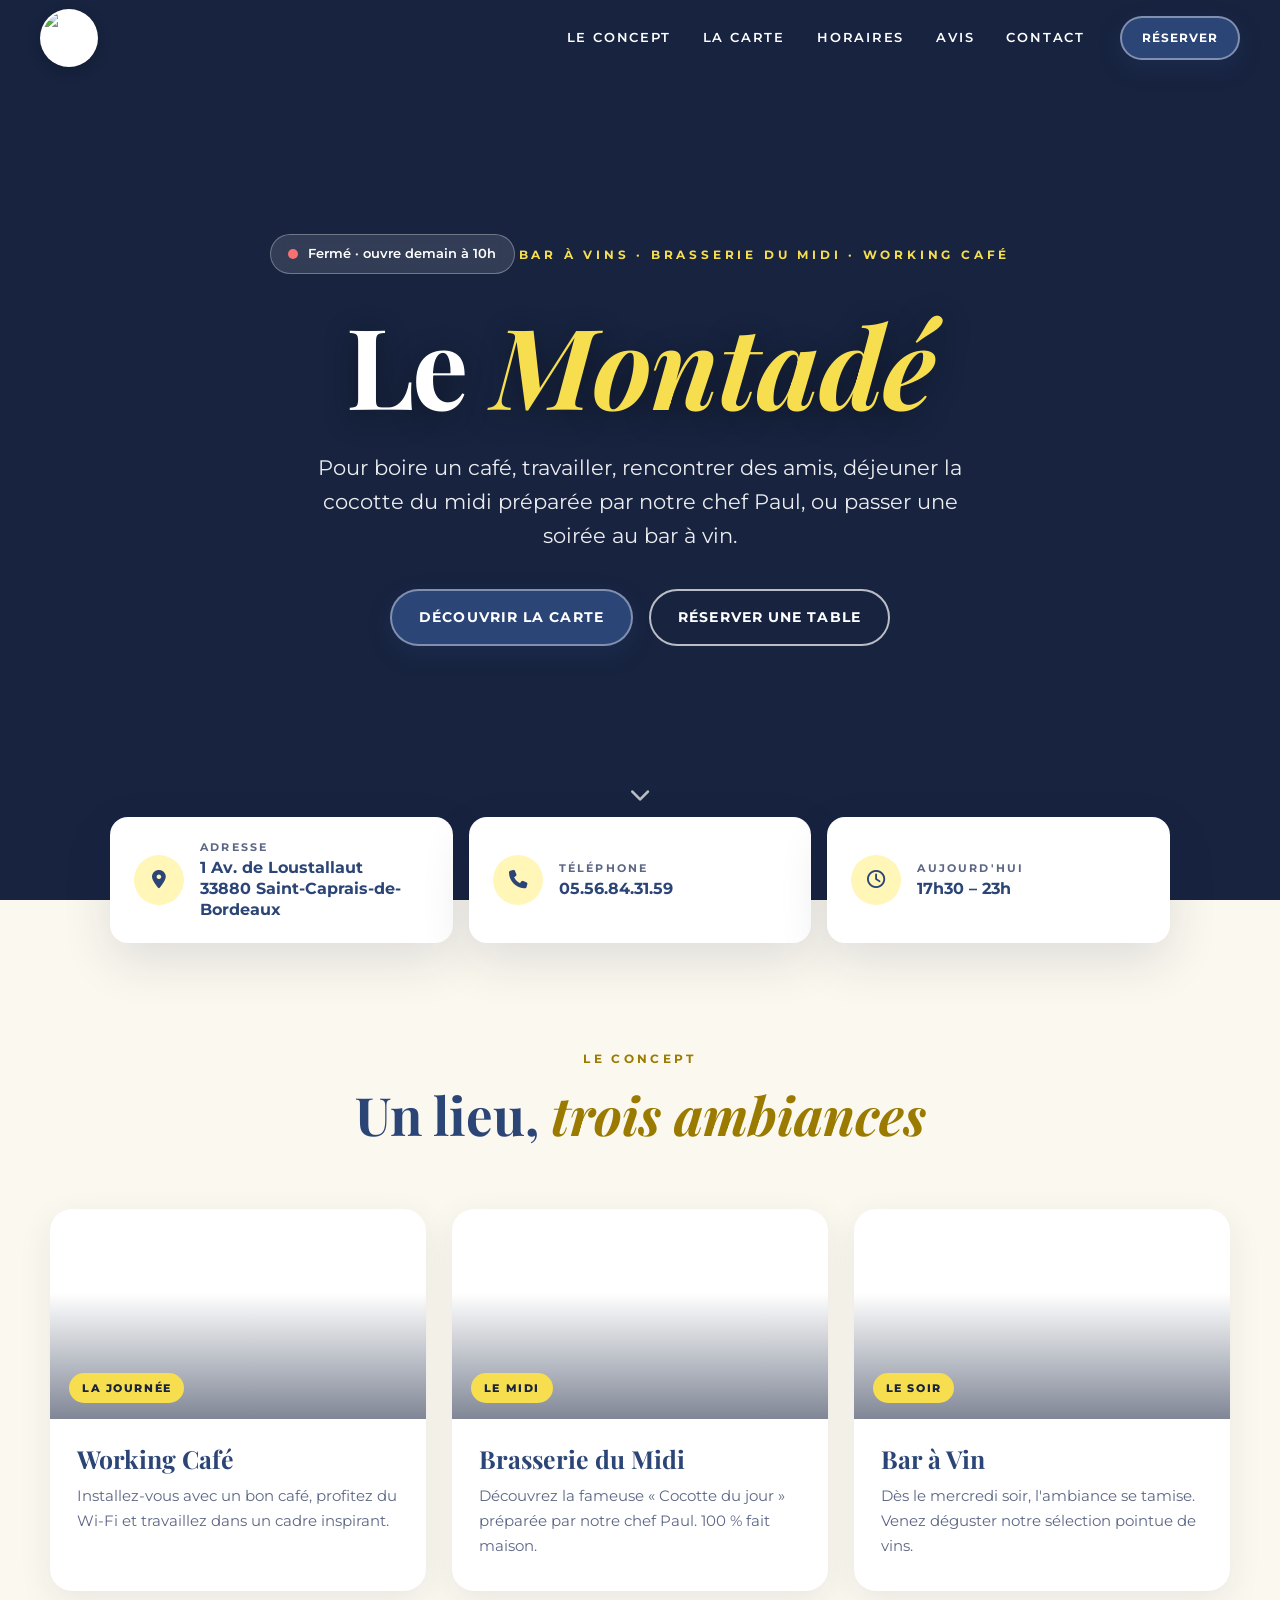
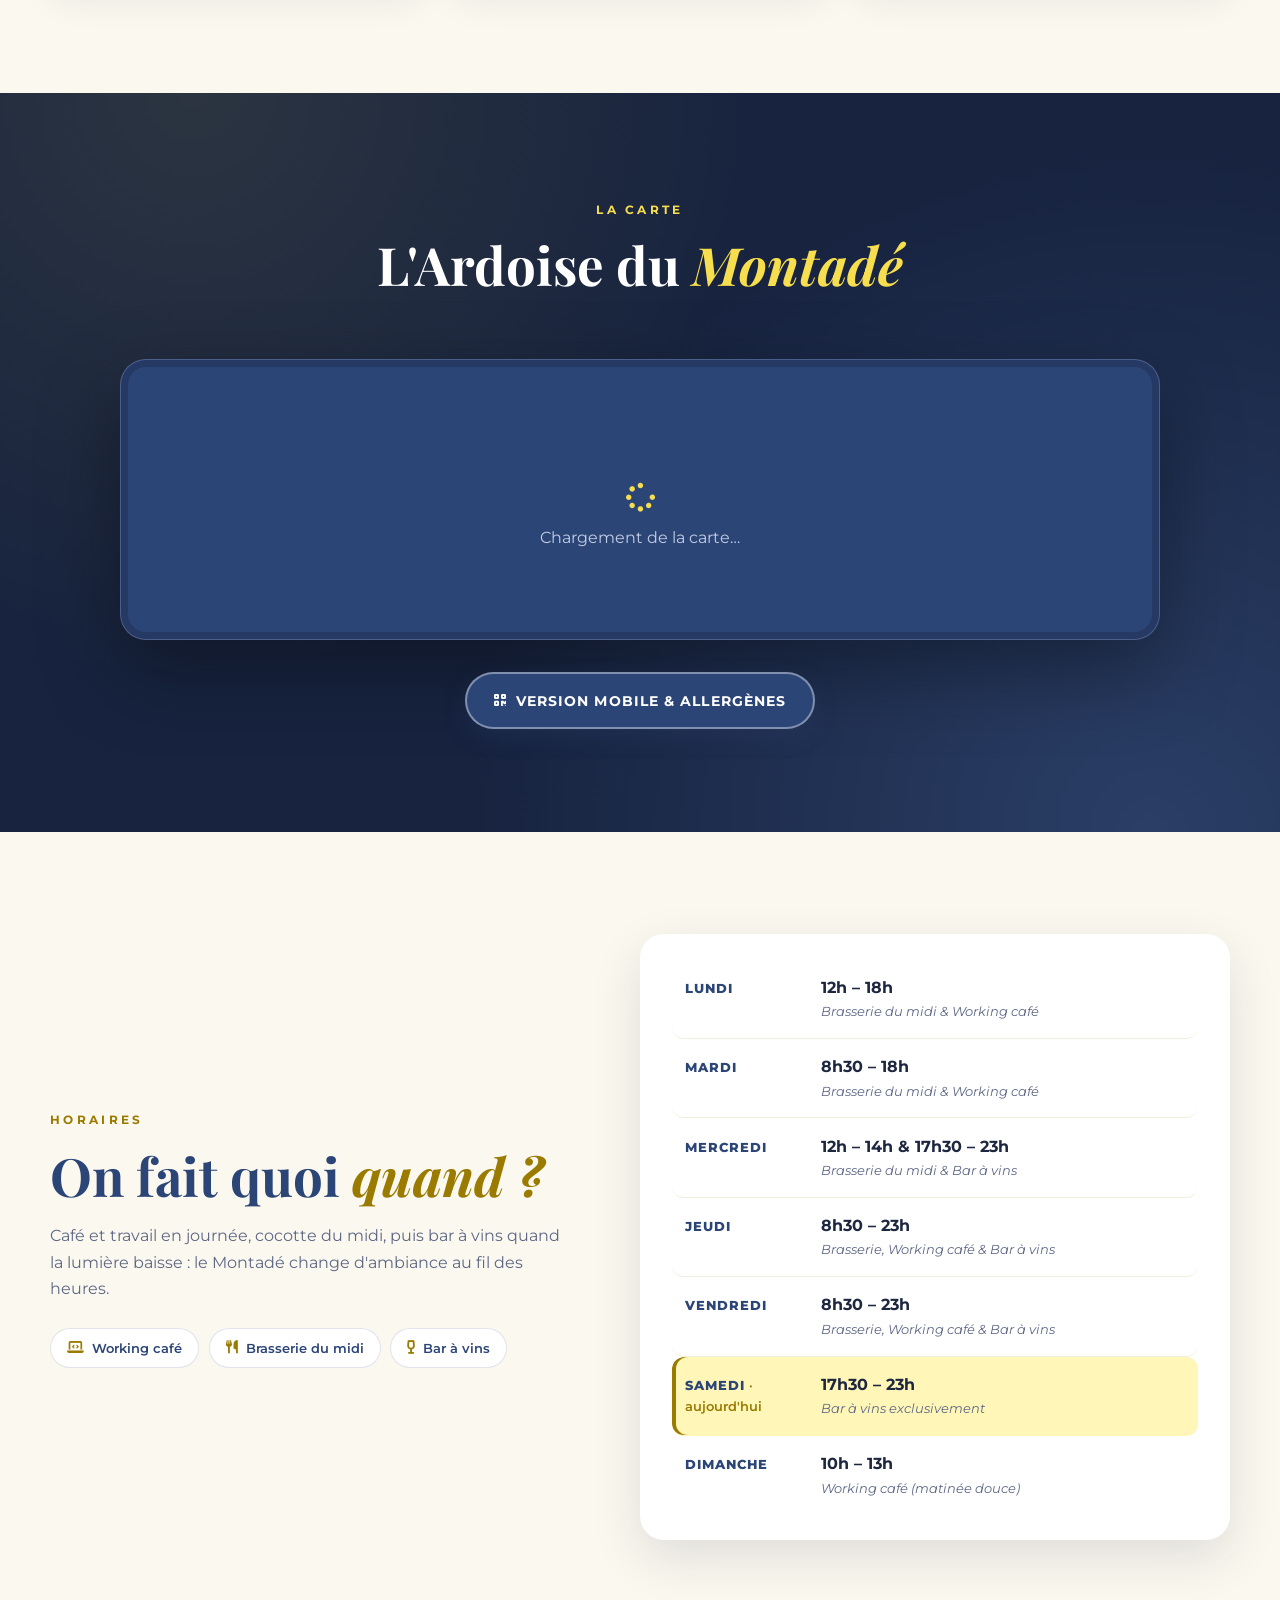
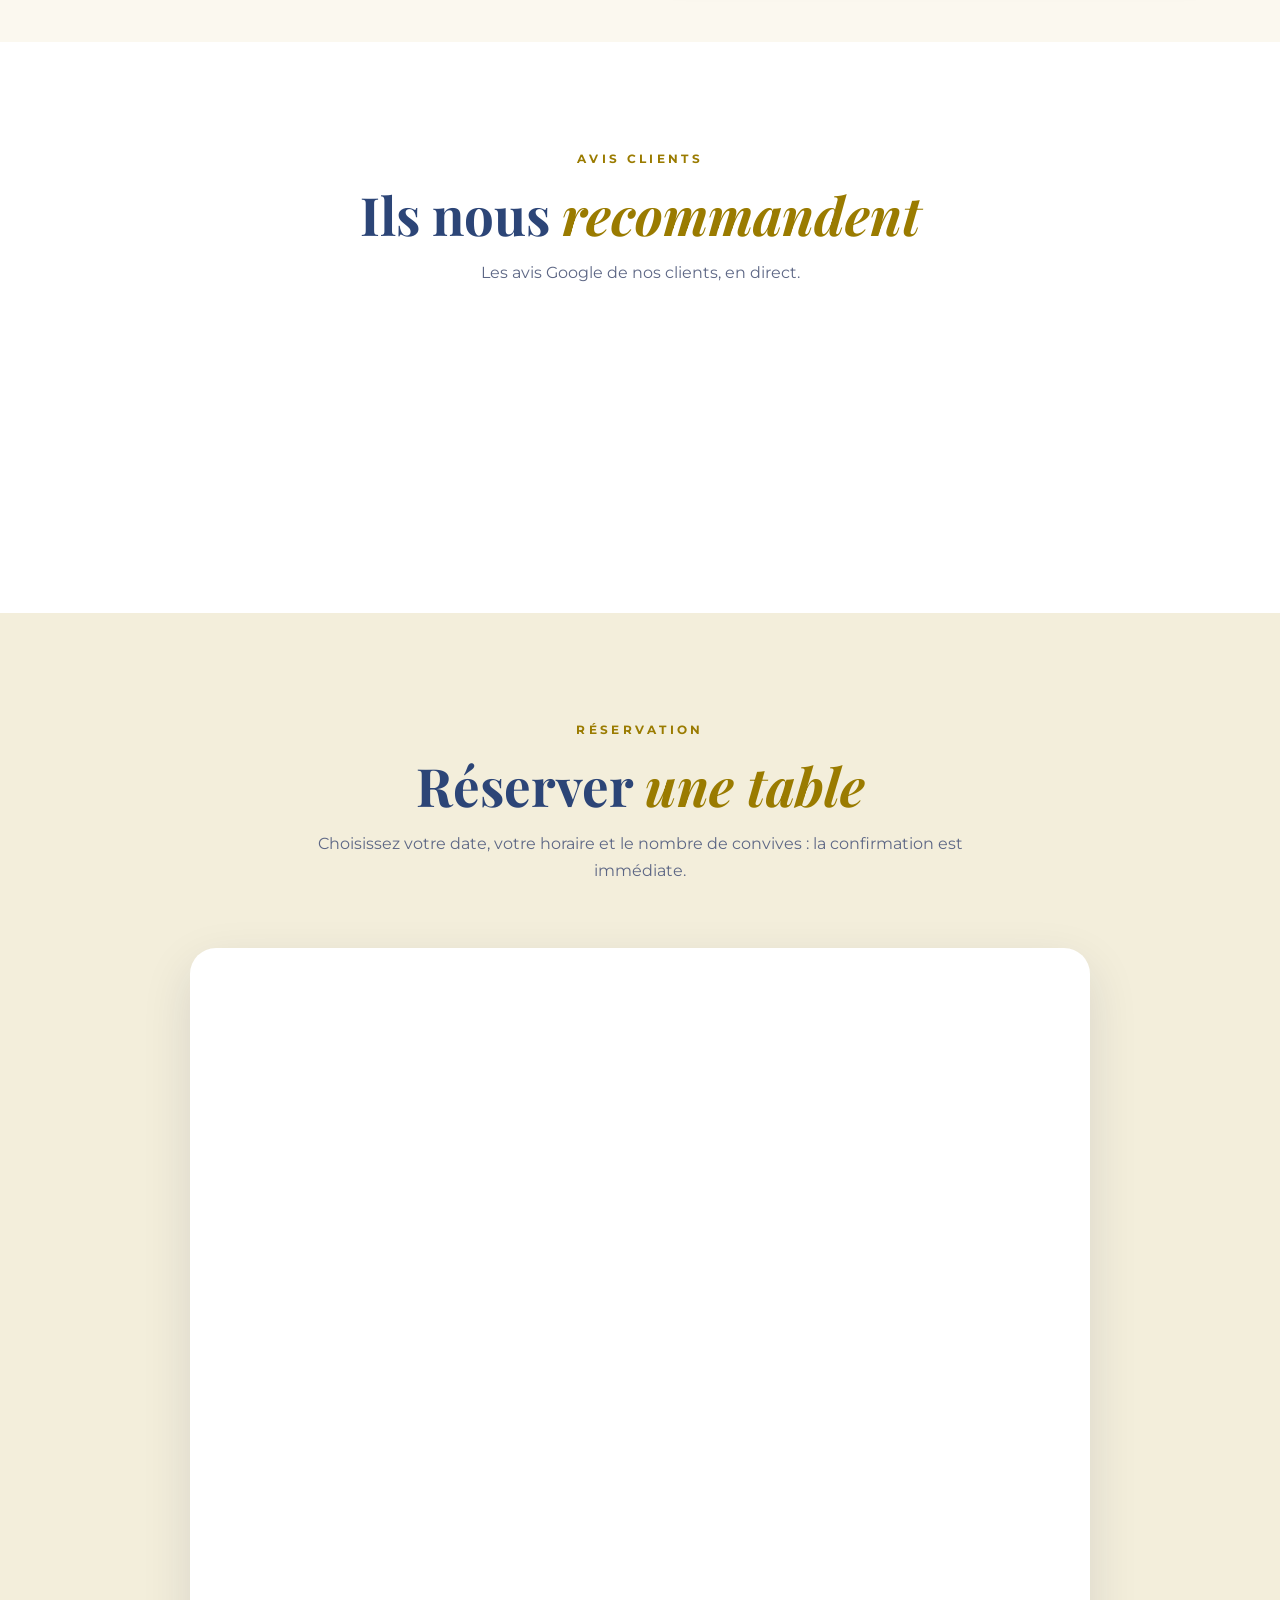
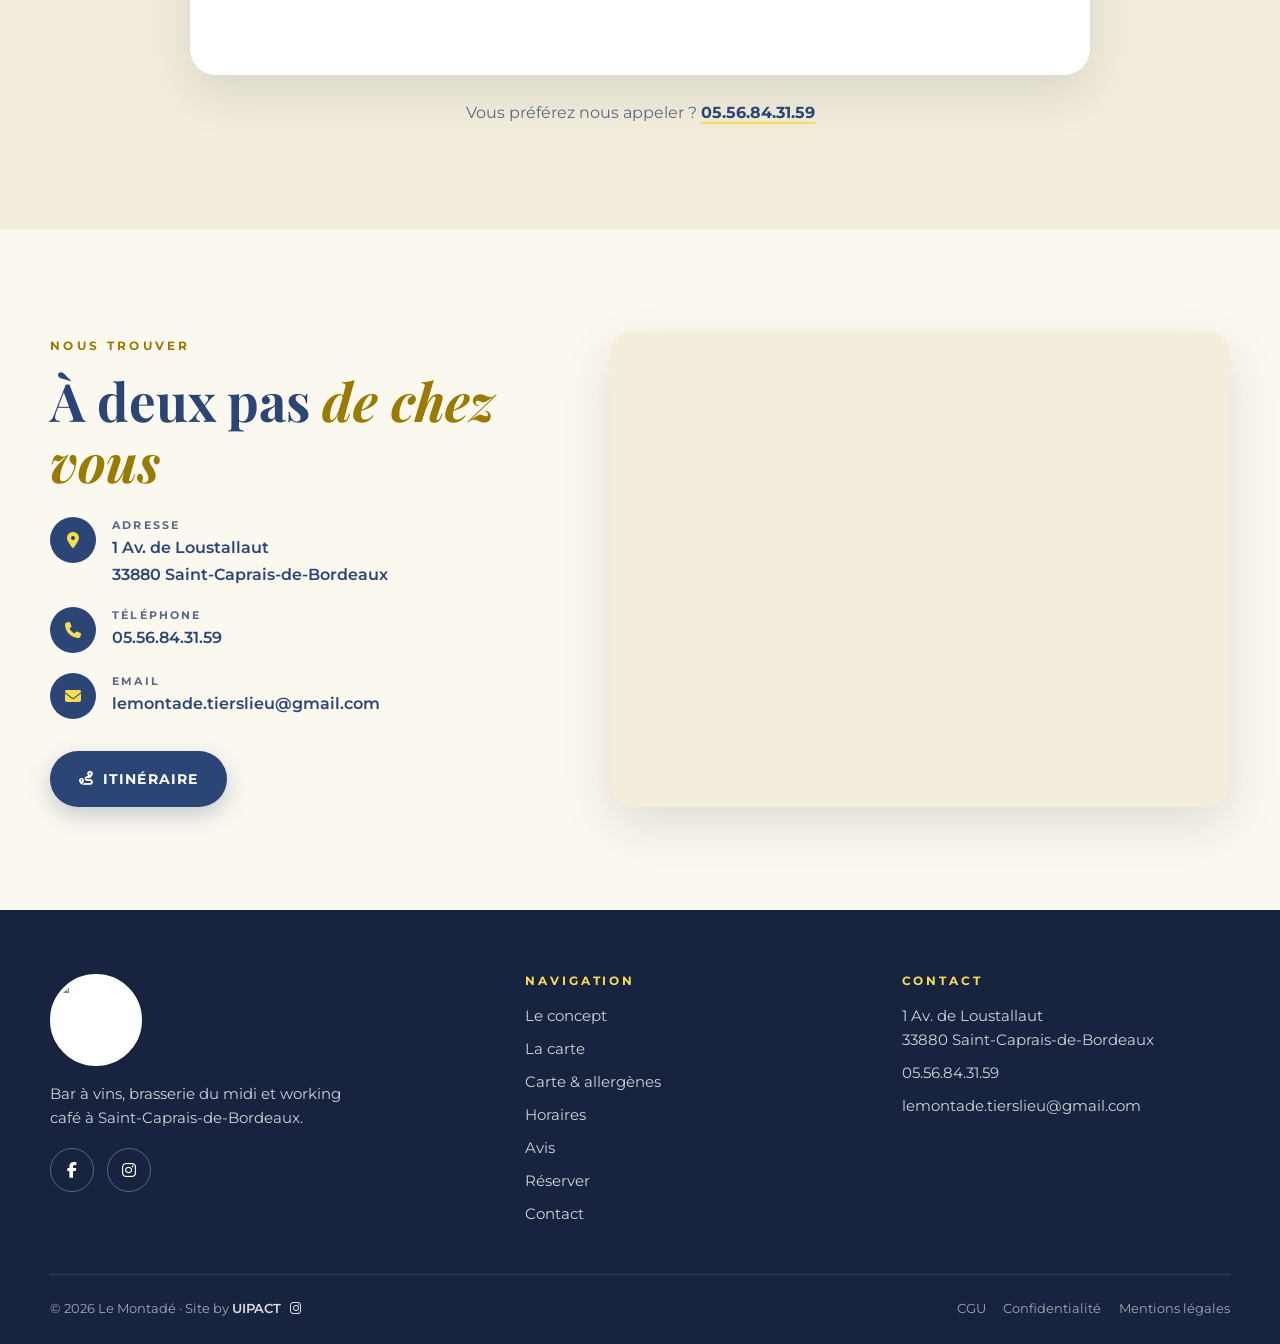
==== commit e8a7c35f: "Add files via upload" ====
--- a/index.html
+++ b/index.html
@@ -127,6 +127,10 @@
         .sizes .price { font-size: .9rem; }
         .sizes .price small { color: #c4cde3; font-weight: 600; margin-right: .3rem; }
         .menu-item p { margin-top: .2rem; font-size: .84rem; color: #c4cde3; font-style: italic; overflow-wrap: anywhere; }
+        .mi-alg { display: flex; flex-wrap: wrap; gap: .3rem; margin-top: .4rem; }
+        .mi-alg span { font-size: .72rem; font-weight: 600; background: rgba(255, 255, 255, .12); color: #fff4b0; border-radius: 999px; padding: .1rem .55rem; }
+        .board-link { text-align: center; margin-top: 2rem; }
+        .carte .btn-dark { border-color: rgba(255, 255, 255, .4); }
         .formule { background: rgba(255, 255, 255, .05); border: 1px solid rgba(255, 255, 255, .15); border-radius: 20px; padding: clamp(1.1rem, 3vw, 2rem); margin-top: 1.4rem; }
         .formule > h3 { font-size: 1.7rem; color: var(--yellow); text-align: center; margin-bottom: 1rem; }
         .formule .combos { max-width: 520px; margin: 0 auto 1.2rem; }
@@ -305,6 +309,7 @@
                         <div class="carte-state"><i class="fas fa-spinner fa-spin"></i>Chargement de la carte…</div>
                     </div>
                 </div>
+                <div class="board-link"><a class="btn btn-dark" href="carte.html"><i class="fas fa-qrcode"></i> Version mobile &amp; allergènes</a></div>
             </div>
         </section>
 
@@ -416,6 +421,7 @@
                 <ul>
                     <li><a href="#concept">Le concept</a></li>
                     <li><a href="#carte">La carte</a></li>
+                    <li><a href="carte.html">Carte &amp; allergènes</a></li>
                     <li><a href="#horaires">Horaires</a></li>
                     <li><a href="#avis">Avis</a></li>
                     <li><a href="#reserver">Réserver</a></li>
@@ -545,6 +551,7 @@
     </script>
 
     <!-- ===== La carte : lecture en direct depuis Firebase Firestore ===== -->
+    <script src="allergenes.js"></script>
     <script type="module">
         import { initializeApp } from "https://www.gstatic.com/firebasejs/10.8.1/firebase-app.js";
         import { getFirestore, collection, doc, onSnapshot, query, orderBy } from "https://www.gstatic.com/firebasejs/10.8.1/firebase-firestore.js";
@@ -586,10 +593,14 @@
         let data = {};      // { onglet: { type: [plats] } }
         let current = null;
 
-        const itemHtml = (nom, desc, priceHtml) => `
+        const algMini = (keys) => {
+            const list = (keys || []).map((k) => (window.ALLERGENS_BY_KEY || {})[k]).filter(Boolean);
+            return list.length ? `<div class="mi-alg" aria-label="Allergènes">${list.map((a) => `<span title="${esc(a.label)}">${a.icon} ${esc(a.label)}</span>`).join('')}</div>` : '';
+        };
+        const itemHtml = (nom, desc, priceHtml, alg) => `
             <div class="menu-item">
                 <div class="mi-head"><h4>${esc(nom)}</h4><span class="leader"></span>${priceHtml}</div>
-                ${desc ? `<p>${esc(desc)}</p>` : ''}
+                ${desc ? `<p>${esc(desc)}</p>` : ''}${algMini(alg)}
             </div>`;
 
         function platHtml(p) {
@@ -597,10 +608,10 @@
                 const sizes = [['25cl', p.prixTailles.cl25], ['33cl', p.prixTailles.cl33], ['50cl', p.prixTailles.cl50]]
                     .filter(([, v]) => fmtPrix(v))
                     .map(([l, v]) => `<span class="price"><small>${l}</small>${esc(fmtPrix(v))}</span>`).join('');
-                return itemHtml(p.nom, p.description, `<span class="sizes">${sizes}</span>`);
+                return itemHtml(p.nom, p.description, `<span class="sizes">${sizes}</span>`, p.allergenes);
             }
             const pr = fmtPrix(p.prix);
-            return itemHtml(p.nom, p.description, pr ? `<span class="price">${esc(pr)}</span>` : '');
+            return itemHtml(p.nom, p.description, pr ? `<span class="price">${esc(pr)}</span>` : '', p.allergenes);
         }
 
         function formuleHtml(p) {
@@ -608,7 +619,7 @@
             const combo = (label, v) => fmtPrix(v) ? itemHtml(label, '', `<span class="price">${esc(fmtPrix(v))}</span>`) : '';
             const d = p.detailsFormule || {};
             const col = (title, items) => (items && items.length)
-                ? `<div><h5>${title}</h5>${items.map((it) => itemHtml(it.nom, it.desc, fmtPrix(it.prix) ? `<span class="price">${esc(fmtPrix(it.prix))}</span>` : '')).join('')}</div>` : '';
+                ? `<div><h5>${title}</h5>${items.map((it) => itemHtml(it.nom, it.desc, fmtPrix(it.prix) ? `<span class="price">${esc(fmtPrix(it.prix))}</span>` : '', it.allergenes)).join('')}</div>` : '';
             return `<div class="formule"><h3>${esc(p.nom)}</h3>
                 <div class="combos">${combo('Entrées + Plats + Desserts', c.epd)}${combo('Entrées + Plats', c.ep)}${combo('Plats + Desserts', c.pd)}</div>
                 <div class="cols">${col('Entrées', d.entrees)}${col('Plats', d.plats)}${col('Desserts', d.desserts)}</div></div>`;
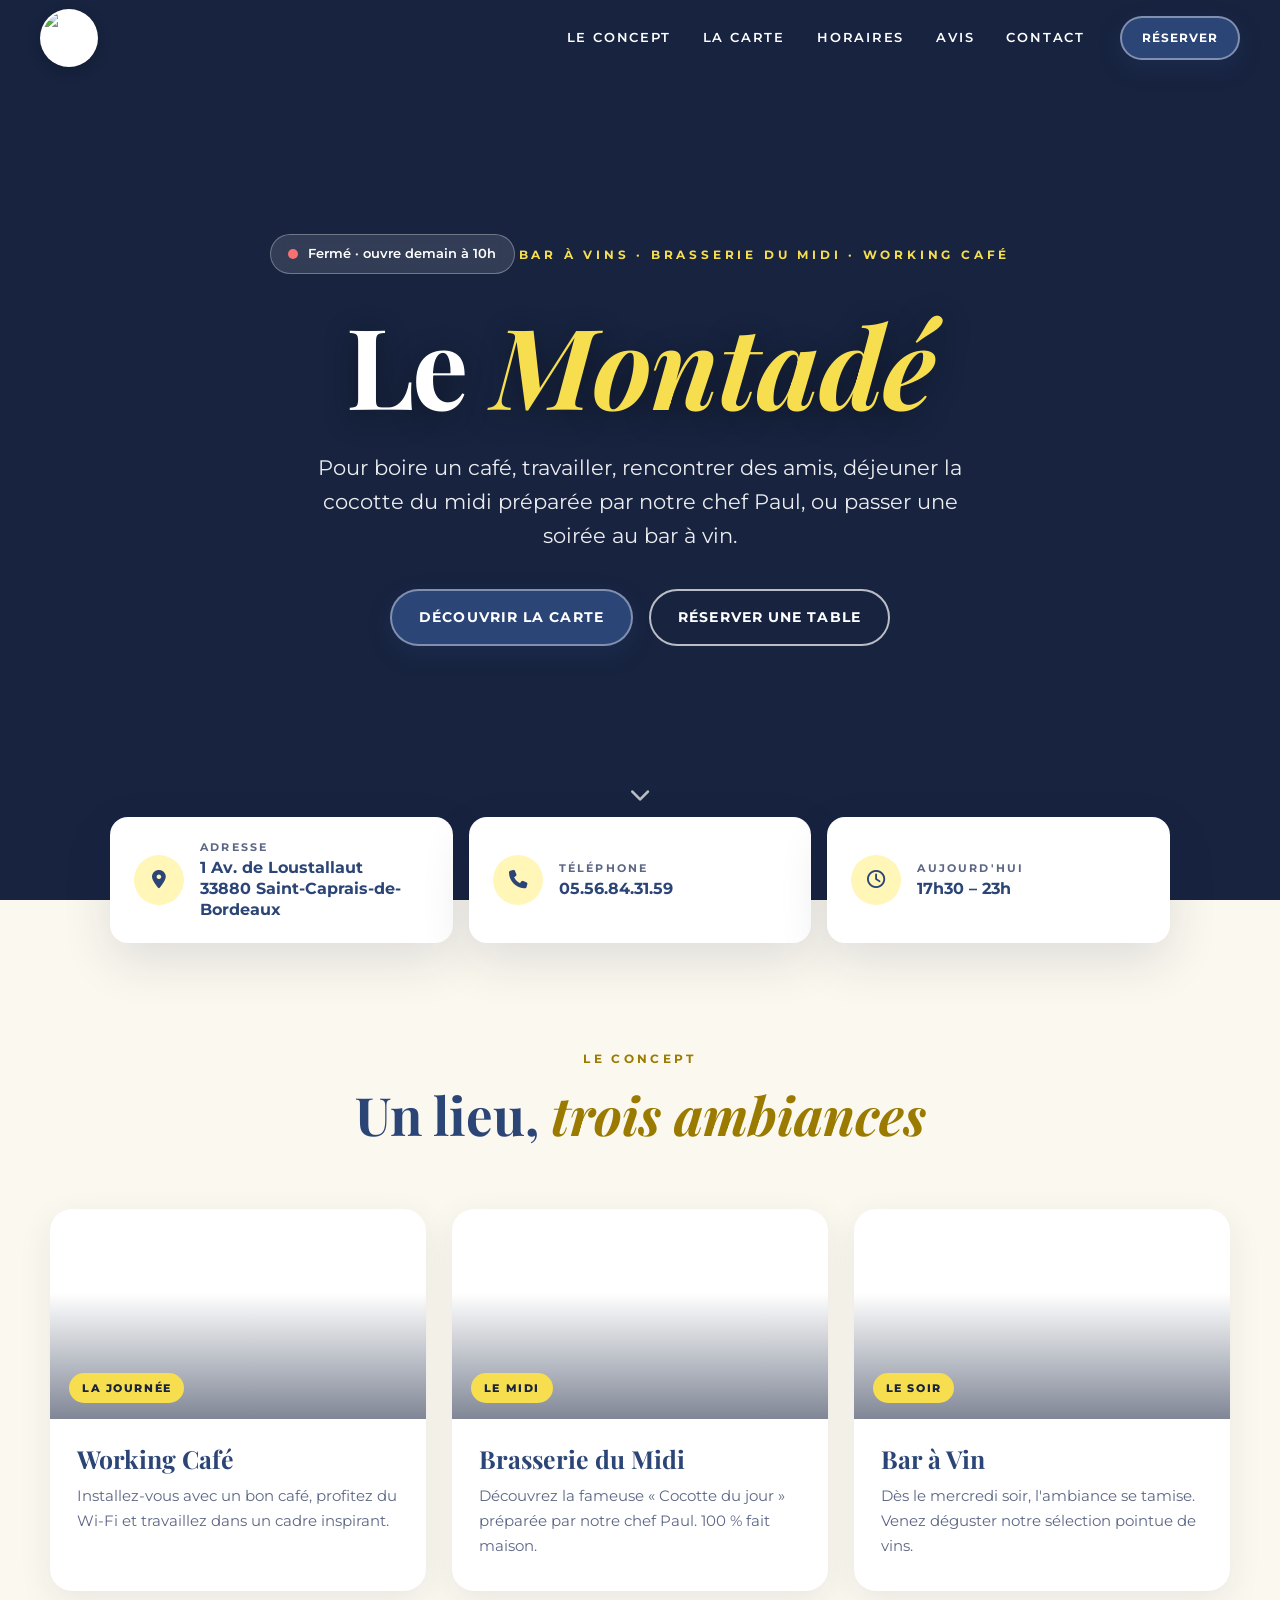
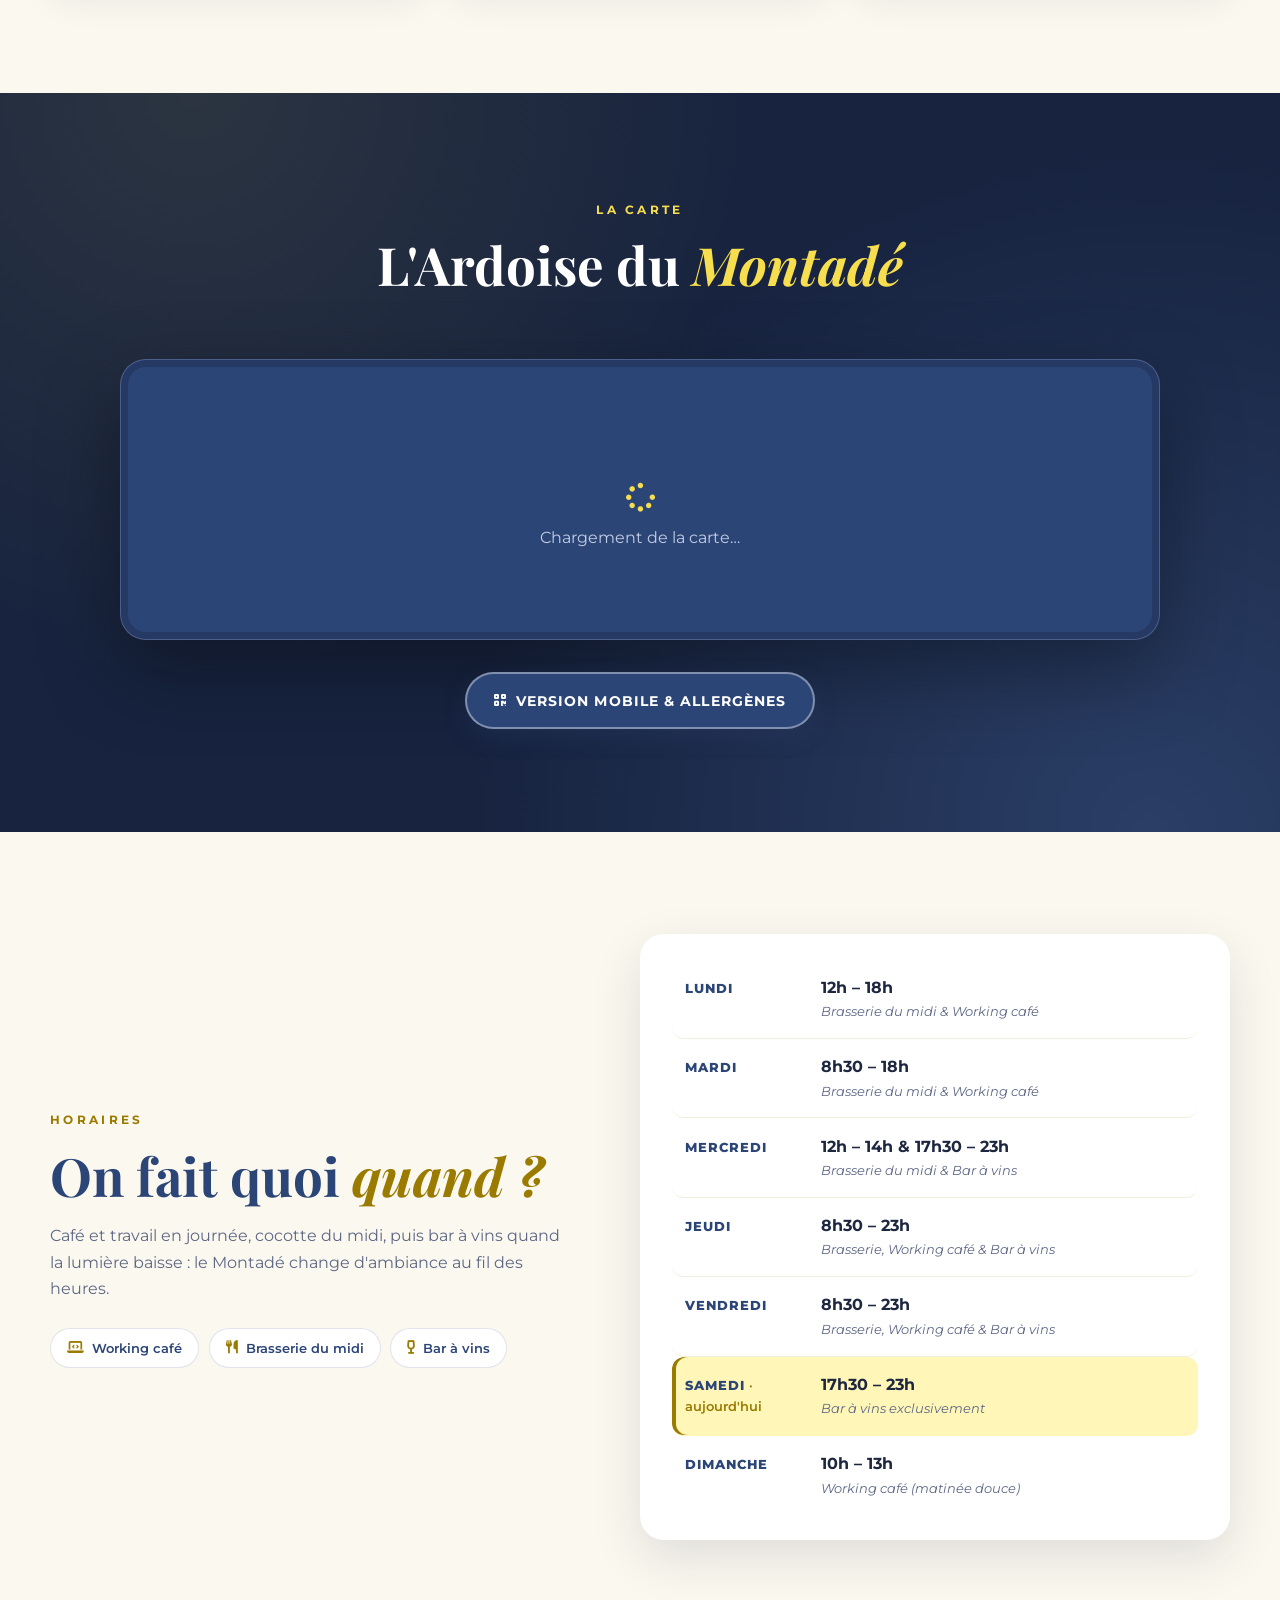
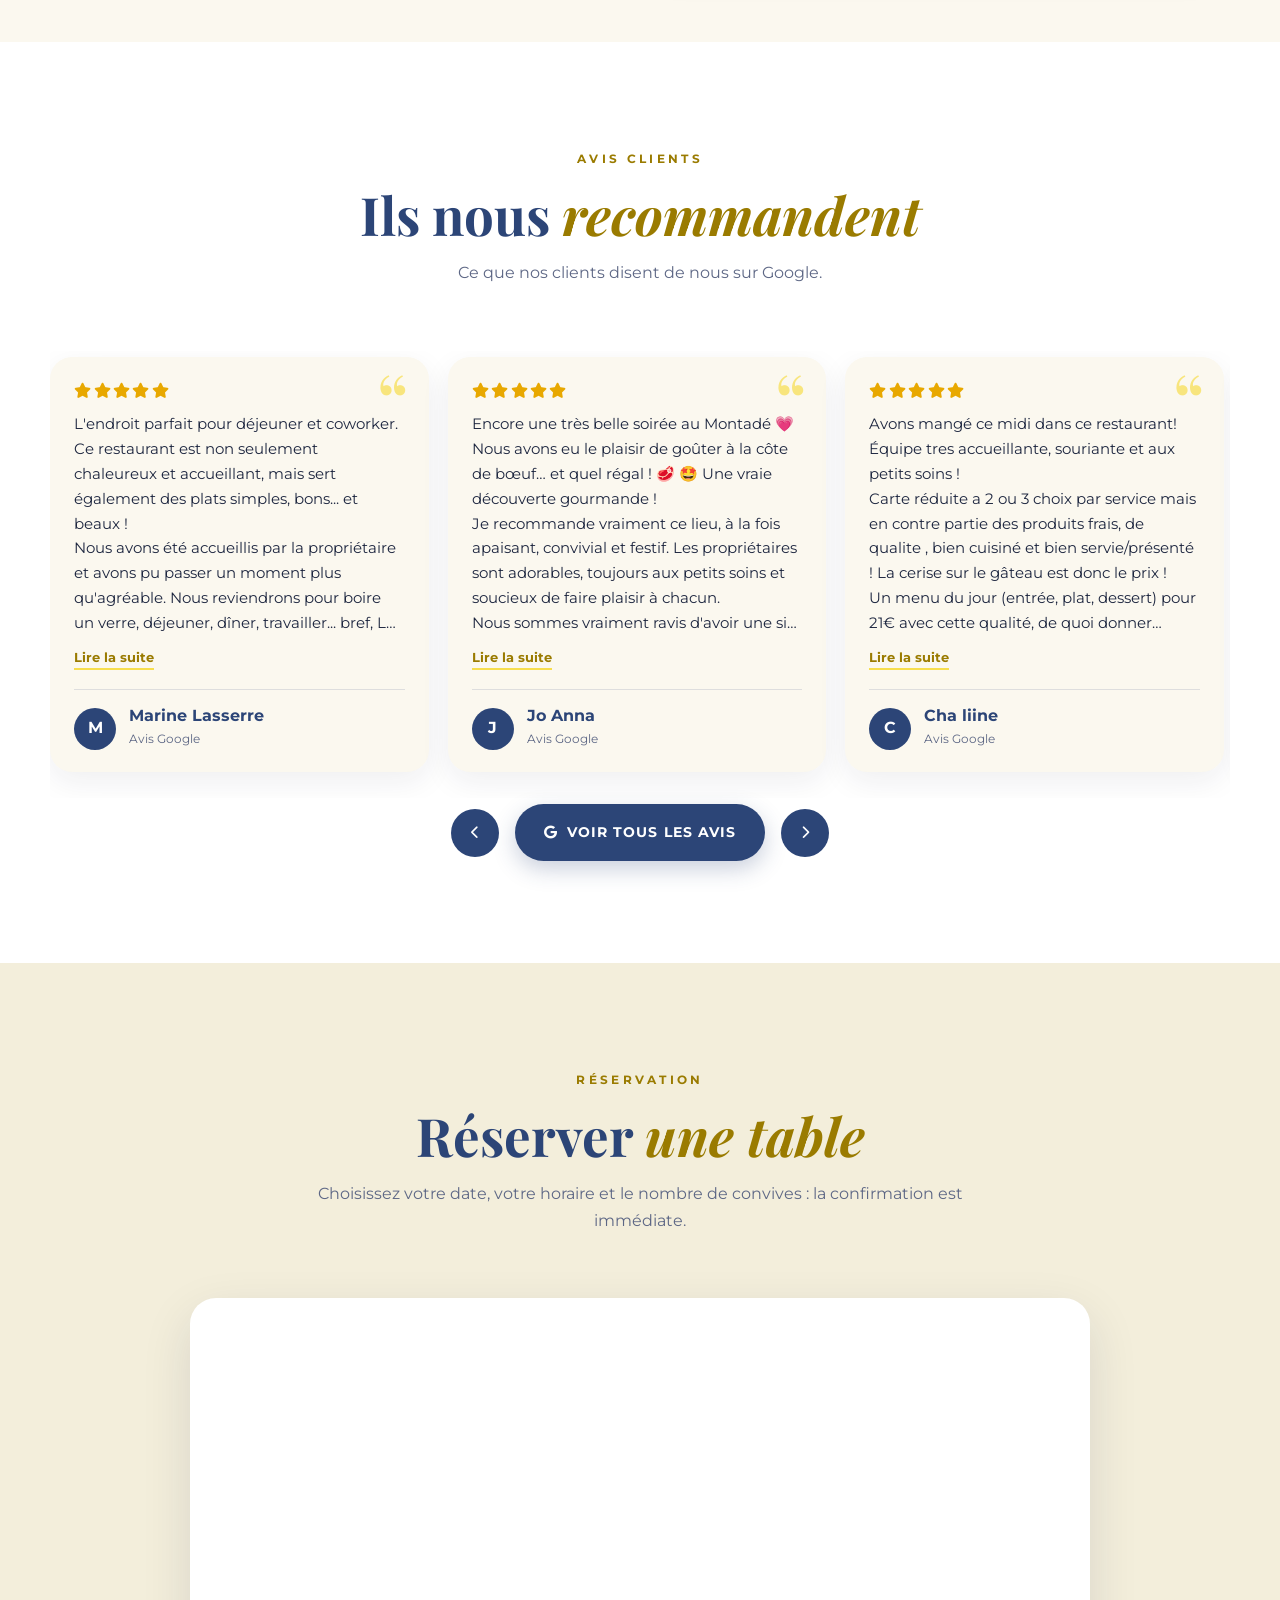
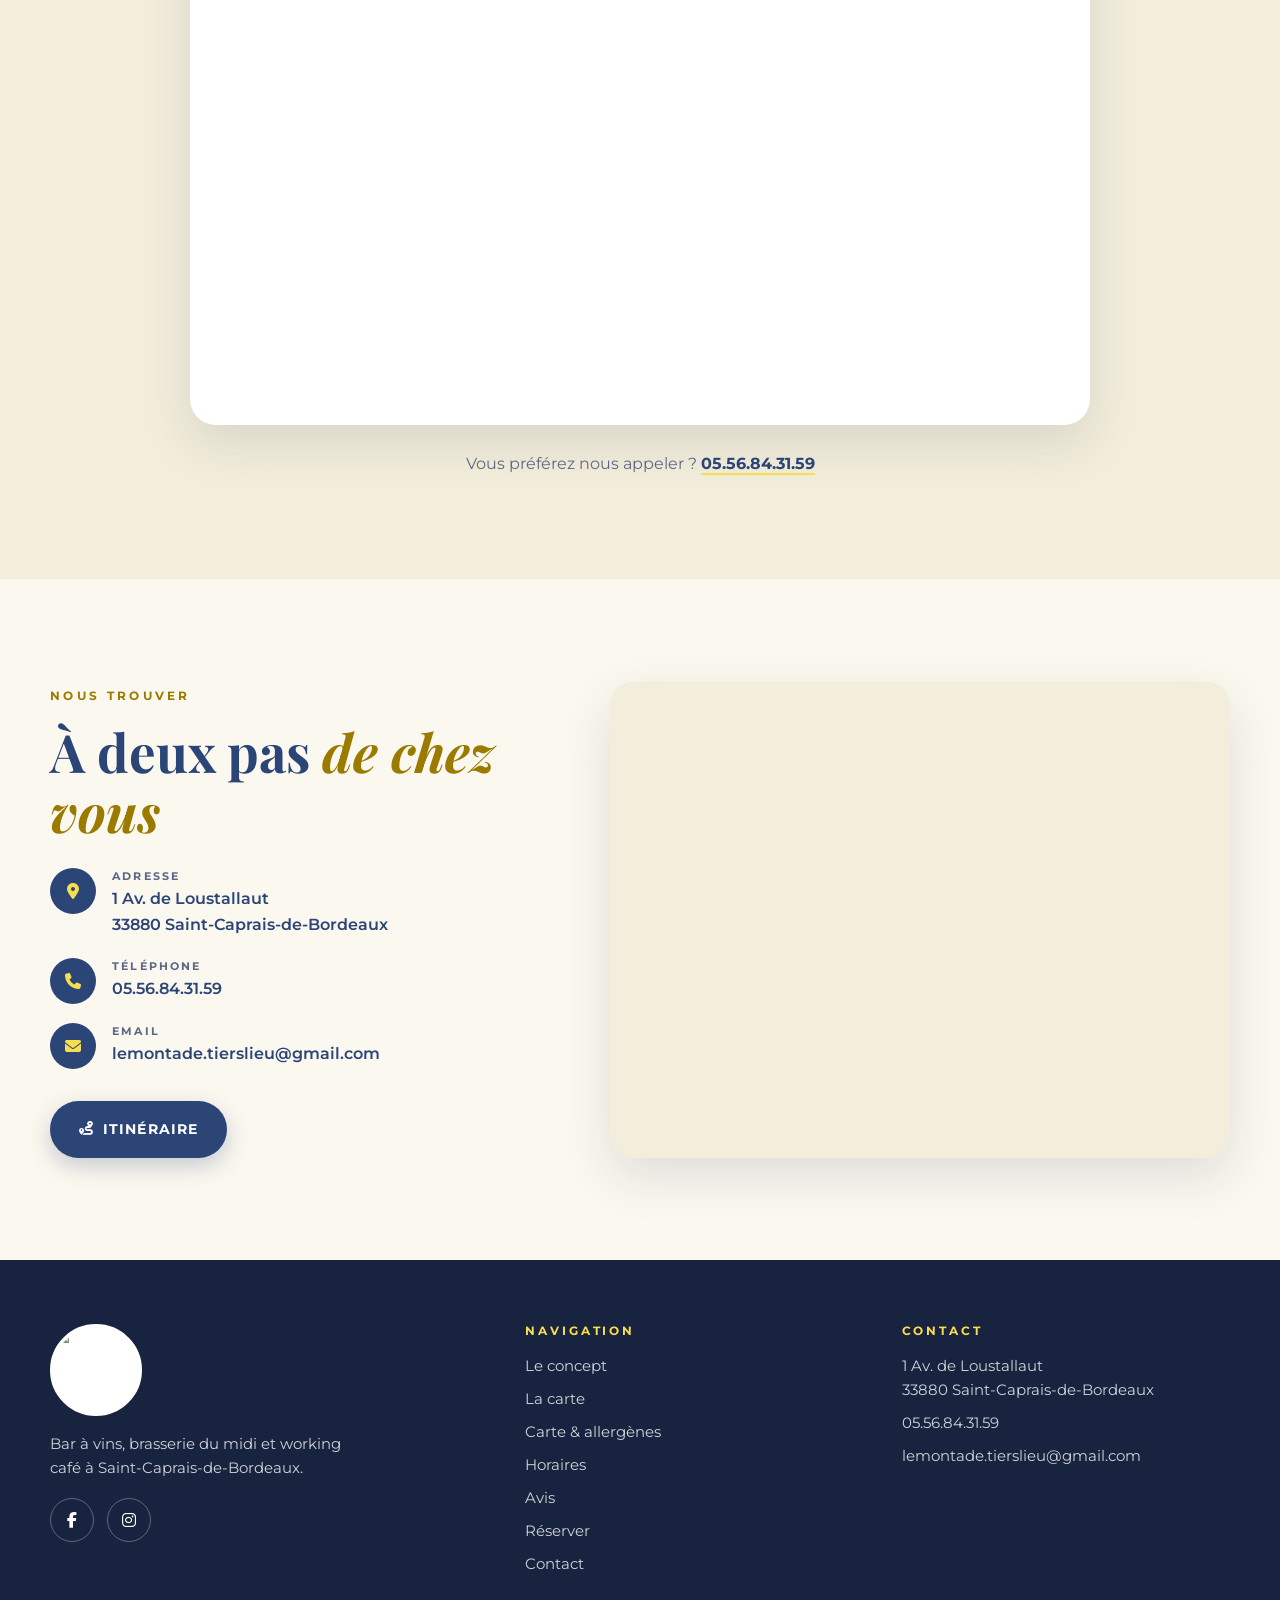
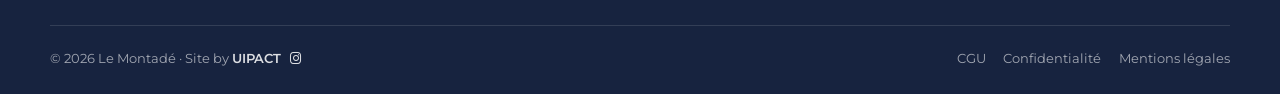
==== commit 96edc624: "Update index.html" ====
--- a/index.html
+++ b/index.html
@@ -156,7 +156,24 @@
 
         /* ===== AVIS ===== */
         .avis { background: #fff; }
-        .reviews-box { max-width: 1100px; margin: 0 auto; min-height: 160px; }
+        .rev-track { display: flex; align-items: flex-start; gap: 1.2rem; overflow-x: auto; scroll-snap-type: x mandatory; padding: .4rem .2rem 1.6rem; scrollbar-width: none; -webkit-overflow-scrolling: touch; }
+        .rev-track::-webkit-scrollbar { display: none; }
+        .rev-card { flex: 0 0 calc((100% - 2.4rem) / 3); scroll-snap-align: start; background: var(--cream); border-radius: 22px; padding: 1.6rem 1.5rem 1.3rem; position: relative; box-shadow: 0 10px 30px rgba(23, 35, 63, .07); display: flex; flex-direction: column; }
+        .rev-card::before { content: '\201C'; position: absolute; top: .2rem; right: 1.2rem; font-family: var(--ff-title); font-size: 5rem; line-height: 1; color: var(--yellow); opacity: .7; }
+        .rev-stars { color: #e8a800; font-size: .95rem; display: flex; gap: .15rem; margin-bottom: .9rem; }
+        .rev-text { color: var(--ink); font-size: .94rem; display: -webkit-box; -webkit-line-clamp: 9; -webkit-box-orient: vertical; overflow: hidden; }
+        .rev-card.open .rev-text { display: block; }
+        .rev-more { align-self: flex-start; margin: .6rem 0 0; background: none; border: 0; color: var(--gold); font: 700 .82rem var(--ff-body); cursor: pointer; padding: .2rem 0; border-bottom: 2px solid var(--yellow); transition: color .2s; }
+        .rev-more:hover { color: var(--blue); }
+        .rev-card footer { display: flex; align-items: center; gap: .8rem; margin-top: 1.2rem; padding-top: 1rem; border-top: 1px solid var(--line); }
+        .rev-avatar { width: 42px; height: 42px; flex: none; border-radius: 50%; background: var(--blue); color: #fff; display: grid; place-items: center; font-weight: 700; }
+        .rev-card footer strong { display: block; color: var(--blue); line-height: 1.2; }
+        .rev-card footer small { color: var(--muted); font-size: .76rem; }
+        .rev-actions { display: flex; align-items: center; justify-content: center; gap: 1rem; margin-top: .4rem; flex-wrap: wrap; }
+        .rev-nav { width: 48px; height: 48px; border-radius: 50%; border: 2px solid transparent; background: var(--blue); color: #fff; cursor: pointer; transition: background .25s, color .25s, transform .25s; }
+        .rev-nav:hover, .rev-nav:focus-visible { background: var(--gold-btn); color: var(--blue-dark); transform: translateY(-2px); }
+        @media (max-width: 960px) { .rev-card { flex-basis: calc((100% - 1.2rem) / 2); } }
+        @media (max-width: 640px) { .rev-card { flex-basis: 88%; } }
 
         /* ===== RÉSERVER ===== */
         .reserver { background: var(--cream-2); }
@@ -338,16 +355,56 @@
             </div>
         </section>
 
-        <!-- ================= AVIS GOOGLE (Trustindex) ================= -->
+        <!-- ================= AVIS GOOGLE ================= -->
         <section id="avis" class="section avis">
             <div class="container">
                 <div class="section-head reveal">
                     <span class="eyebrow">Avis clients</span>
                     <h2 class="title">Ils nous <em>recommandent</em></h2>
-                    <p>Les avis Google de nos clients, en direct.</p>
-                </div>
-                <div class="reviews-box">
-                    <script defer async src='https://cdn.trustindex.io/loader.js?b45c39384eea95552b563b23eb7'></script>
+                    <p>Ce que nos clients disent de nous sur Google.</p>
+                </div>
+                <div class="rev-track" id="revTrack" tabindex="0" role="region" aria-label="Avis clients, défilement horizontal">
+                    <article class="rev-card">
+                        <div class="rev-stars" role="img" aria-label="5 étoiles sur 5"><i class="fas fa-star"></i><i class="fas fa-star"></i><i class="fas fa-star"></i><i class="fas fa-star"></i><i class="fas fa-star"></i></div>
+                        <blockquote class="rev-text">L'endroit parfait pour déjeuner et coworker. Ce restaurant est non seulement chaleureux et accueillant, mais sert également des plats simples, bons... et beaux !<br>Nous avons été accueillis par la propriétaire et avons pu passer un moment plus qu'agréable. Nous reviendrons pour boire un verre, déjeuner, dîner, travailler... bref, Le Montadé va très vite devenir un incontournable.</blockquote>
+                        <button type="button" class="rev-more" hidden>Lire la suite</button>
+                        <footer><span class="rev-avatar" aria-hidden="true">M</span><div><strong>Marine Lasserre</strong><small>Avis Google</small></div></footer>
+                    </article>
+                    <article class="rev-card">
+                        <div class="rev-stars" role="img" aria-label="5 étoiles sur 5"><i class="fas fa-star"></i><i class="fas fa-star"></i><i class="fas fa-star"></i><i class="fas fa-star"></i><i class="fas fa-star"></i></div>
+                        <blockquote class="rev-text">Encore une très belle soirée au Montadé 💗<br>Nous avons eu le plaisir de goûter à la côte de bœuf… et quel régal ! 🥩 🤩 Une vraie découverte gourmande !<br>Je recommande vraiment ce lieu, à la fois apaisant, convivial et festif. Les propriétaires sont adorables, toujours aux petits soins et soucieux de faire plaisir à chacun.<br>Nous sommes vraiment ravis d'avoir une si belle brasserie dans notre village. Un endroit où l'on aime revenir, tout simplement ! 💗</blockquote>
+                        <button type="button" class="rev-more" hidden>Lire la suite</button>
+                        <footer><span class="rev-avatar" aria-hidden="true">J</span><div><strong>Jo Anna</strong><small>Avis Google</small></div></footer>
+                    </article>
+                    <article class="rev-card">
+                        <div class="rev-stars" role="img" aria-label="5 étoiles sur 5"><i class="fas fa-star"></i><i class="fas fa-star"></i><i class="fas fa-star"></i><i class="fas fa-star"></i><i class="fas fa-star"></i></div>
+                        <blockquote class="rev-text">Avons mangé ce midi dans ce restaurant! Équipe tres accueillante, souriante et aux petits soins !<br>Carte réduite a 2 ou 3 choix par service mais en contre partie des produits frais, de qualite , bien cuisiné et bien servie/présenté ! La cerise sur le gâteau est donc le prix !<br>Un menu du jour (entrée, plat, dessert) pour 21€ avec cette qualité, de quoi donner l'envie de revenir !!!<br>Un cadre de repas agréable que se soit en terrasse ou en salle.<br>Un jolie espace est aménagé pour les enfants et des siestes sont proposées pour qu'ils puissent être avec nous !</blockquote>
+                        <button type="button" class="rev-more" hidden>Lire la suite</button>
+                        <footer><span class="rev-avatar" aria-hidden="true">C</span><div><strong>Cha liine</strong><small>Avis Google</small></div></footer>
+                    </article>
+                    <article class="rev-card">
+                        <div class="rev-stars" role="img" aria-label="5 étoiles sur 5"><i class="fas fa-star"></i><i class="fas fa-star"></i><i class="fas fa-star"></i><i class="fas fa-star"></i><i class="fas fa-star"></i></div>
+                        <blockquote class="rev-text">Une cuisine maison qui "fait plaisir" !<br>De passage à Camblanes j'ai eu la chance de goûter une "Cocotte" dans ce jeune restaurant et ce fût un beau moment.<br>L'accueil est chaleureux, la carte réduite car ici tout est fait maison avec des produits de saison.<br>De l'entrée au désert, tout est délicieux et le rapport qualité-prix est exceptionnel.<br>Enfin, une mention spéciale à la bienveillance et au sourire de l'équipe qui nous accueille et nous accompagne dans cette pause très agréable.</blockquote>
+                        <button type="button" class="rev-more" hidden>Lire la suite</button>
+                        <footer><span class="rev-avatar" aria-hidden="true">B</span><div><strong>Bruno Megret</strong><small>Avis Google</small></div></footer>
+                    </article>
+                    <article class="rev-card">
+                        <div class="rev-stars" role="img" aria-label="5 étoiles sur 5"><i class="fas fa-star"></i><i class="fas fa-star"></i><i class="fas fa-star"></i><i class="fas fa-star"></i><i class="fas fa-star"></i></div>
+                        <blockquote class="rev-text">Très belle surprise pour un petit repas en famille.<br>Des plats savoureux, faits maison, tant pour les enfants que pour les parents.<br>Ambiance familiale et conviviale avec des personnes très agréables.<br>Gros bonus pour l'espace réservé aux enfants, qu'ils ont adoré.<br>Une belle adresse où je n'hésiterai pas à revenir ⭐</blockquote>
+                        <button type="button" class="rev-more" hidden>Lire la suite</button>
+                        <footer><span class="rev-avatar" aria-hidden="true">M</span><div><strong>Marina Da Costa</strong><small>Avis Google</small></div></footer>
+                    </article>
+                    <article class="rev-card">
+                        <div class="rev-stars" role="img" aria-label="5 étoiles sur 5"><i class="fas fa-star"></i><i class="fas fa-star"></i><i class="fas fa-star"></i><i class="fas fa-star"></i><i class="fas fa-star"></i></div>
+                        <blockquote class="rev-text">Je suis venue avec des résidents d'un foyer d'hébergement.<br>Nous avons été très bien accueillis.<br>Nous avons eu droit à écouter les musiques préférées d'une des personnes du groupe !<br>Elle qui était un peu morose est repartie avec un grand sourire.<br>Un très bon début de journée !!!<br>Merci</blockquote>
+                        <button type="button" class="rev-more" hidden>Lire la suite</button>
+                        <footer><span class="rev-avatar" aria-hidden="true">C</span><div><strong>Celine Gillet</strong><small>Avis Google</small></div></footer>
+                    </article>
+                </div>
+                <div class="rev-actions">
+                    <button type="button" class="rev-nav" id="revPrev" aria-label="Avis précédents"><i class="fas fa-chevron-left"></i></button>
+                    <a class="btn btn-dark" href="https://www.google.com/maps/search/?api=1&query=Le+Montad%C3%A9+1+Av.+de+Loustallaut+33880+Saint-Caprais-de-Bordeaux" target="_blank" rel="noopener"><i class="fab fa-google"></i> Voir tous les avis</a>
+                    <button type="button" class="rev-nav" id="revNext" aria-label="Avis suivants"><i class="fas fa-chevron-right"></i></button>
                 </div>
             </div>
         </section>
@@ -498,6 +555,27 @@
     })();
     </script>
 
+    <!-- ===== Avis : défilement et « Lire la suite » ===== -->
+    <script>
+    (() => {
+        const track = document.getElementById('revTrack');
+        if (!track) return;
+        const step = () => { const c = track.querySelector('.rev-card'); return (c ? c.getBoundingClientRect().width : 300) + 19; };
+        document.getElementById('revPrev').addEventListener('click', () => track.scrollBy({ left: -step(), behavior: 'smooth' }));
+        document.getElementById('revNext').addEventListener('click', () => track.scrollBy({ left: step(), behavior: 'smooth' }));
+        const cards = track.querySelectorAll('.rev-card');
+        const check = () => cards.forEach((card) => {
+            const t = card.querySelector('.rev-text'), b = card.querySelector('.rev-more');
+            b.hidden = !card.classList.contains('open') && t.scrollHeight <= t.clientHeight + 2;
+        });
+        cards.forEach((card) => card.querySelector('.rev-more').addEventListener('click', (e) => {
+            const open = card.classList.toggle('open');
+            e.currentTarget.textContent = open ? 'Réduire' : 'Lire la suite';
+        }));
+        check(); window.addEventListener('load', check); window.addEventListener('resize', check);
+    })();
+    </script>
+
     <!-- ===== Horaires : statut « ouvert / fermé » en temps réel (heure de Paris) ===== -->
     <script>
     (() => {
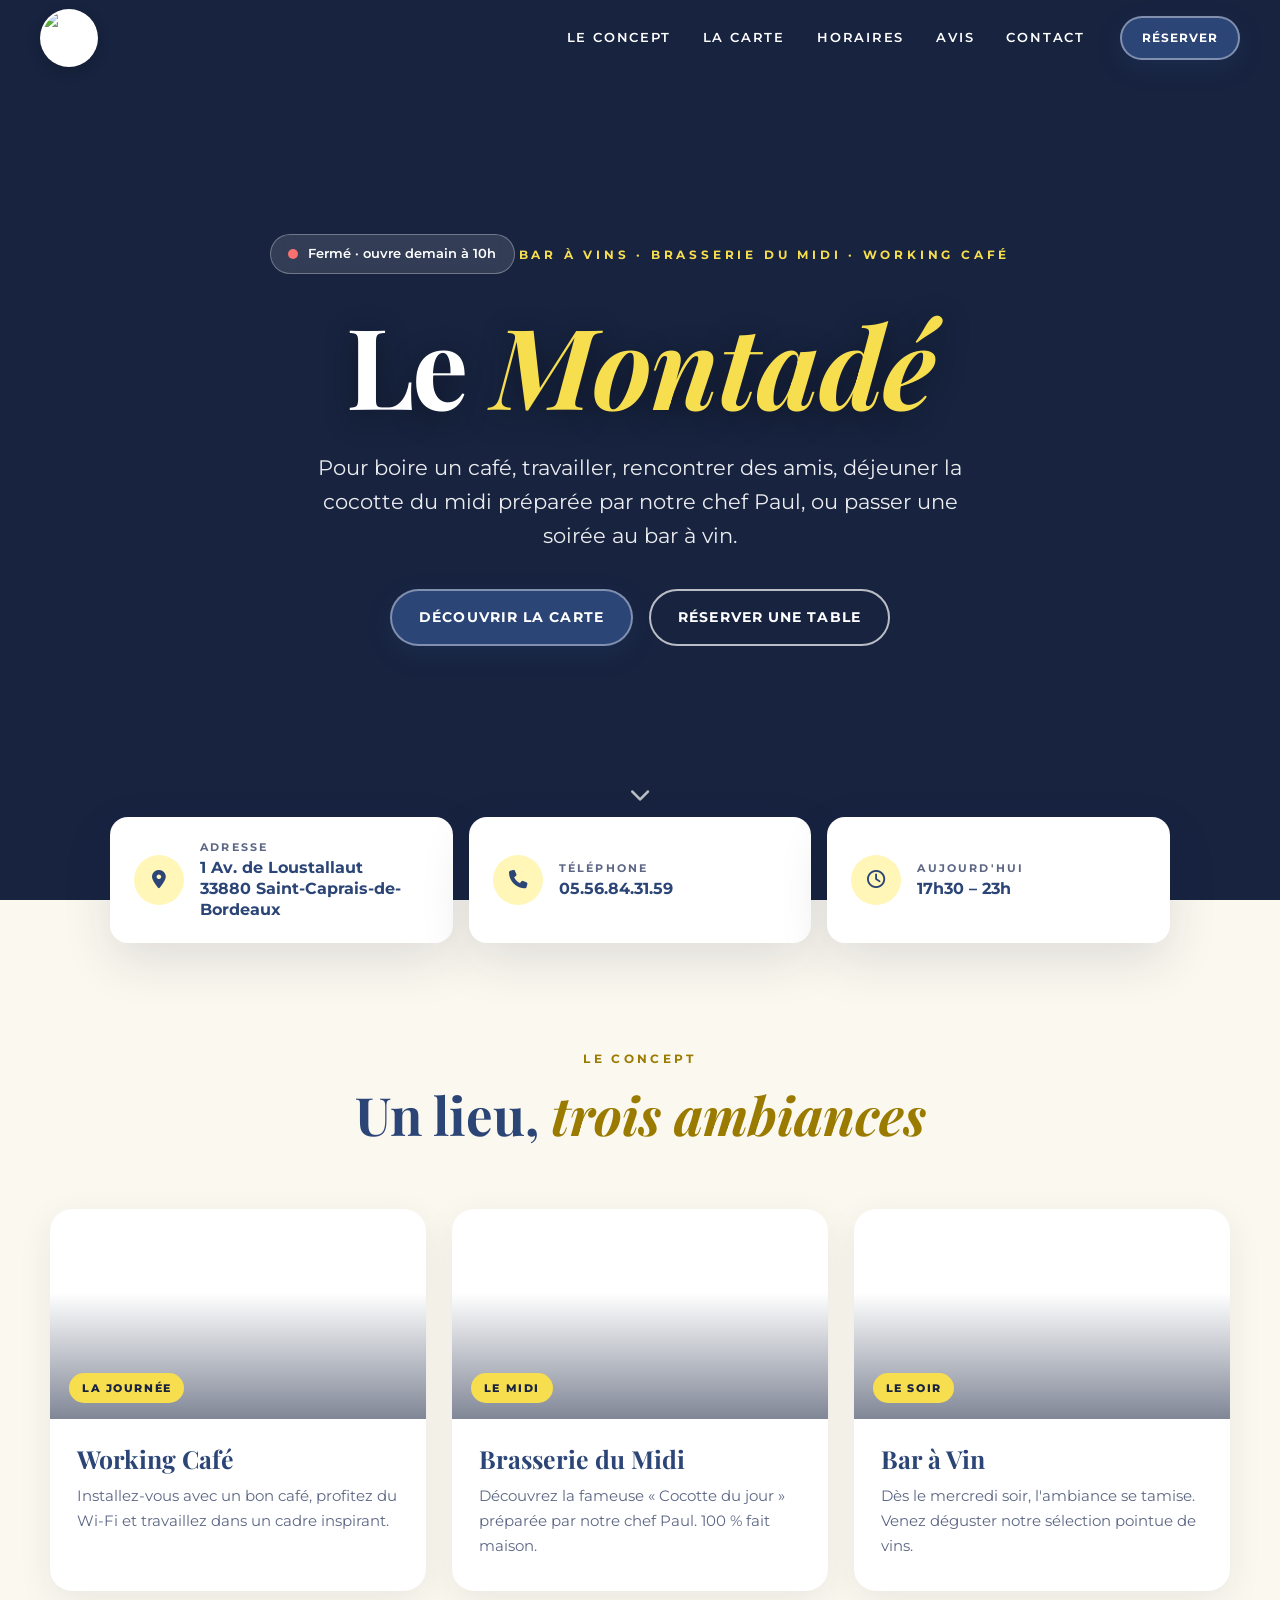
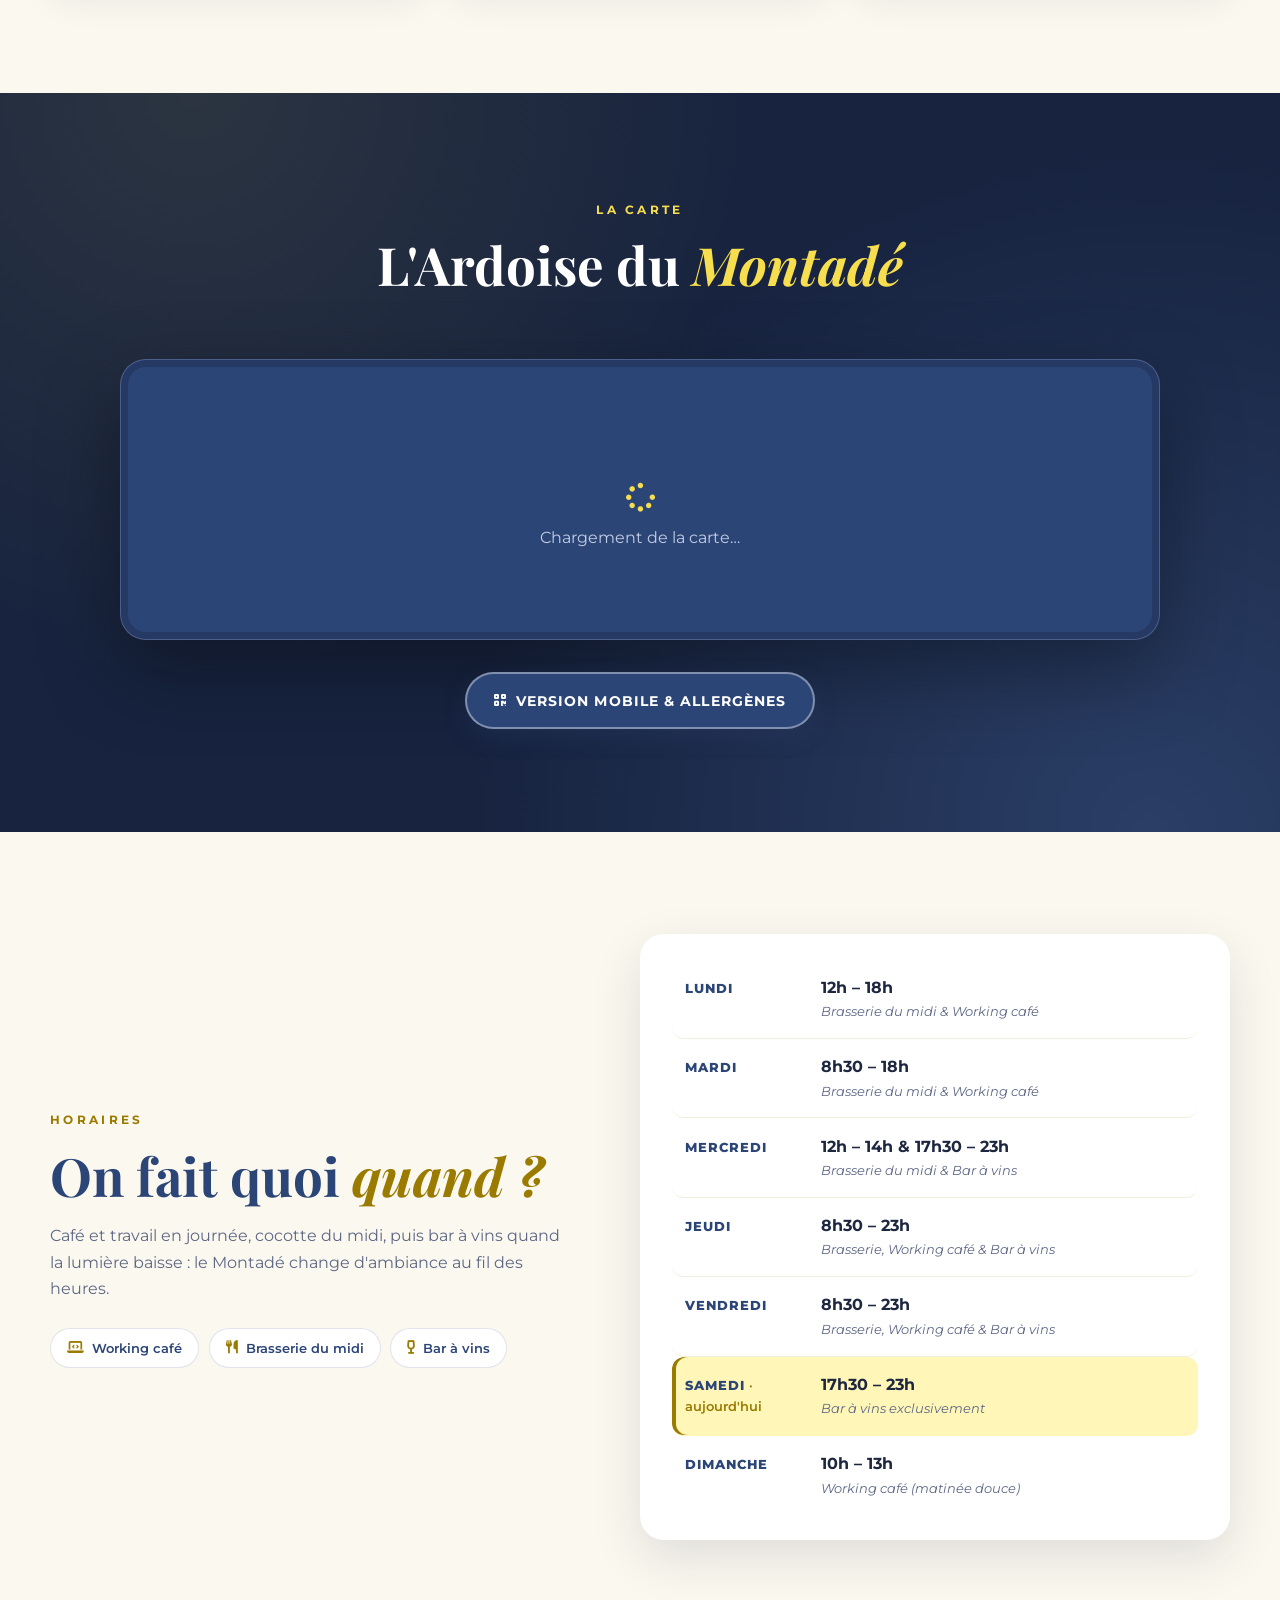
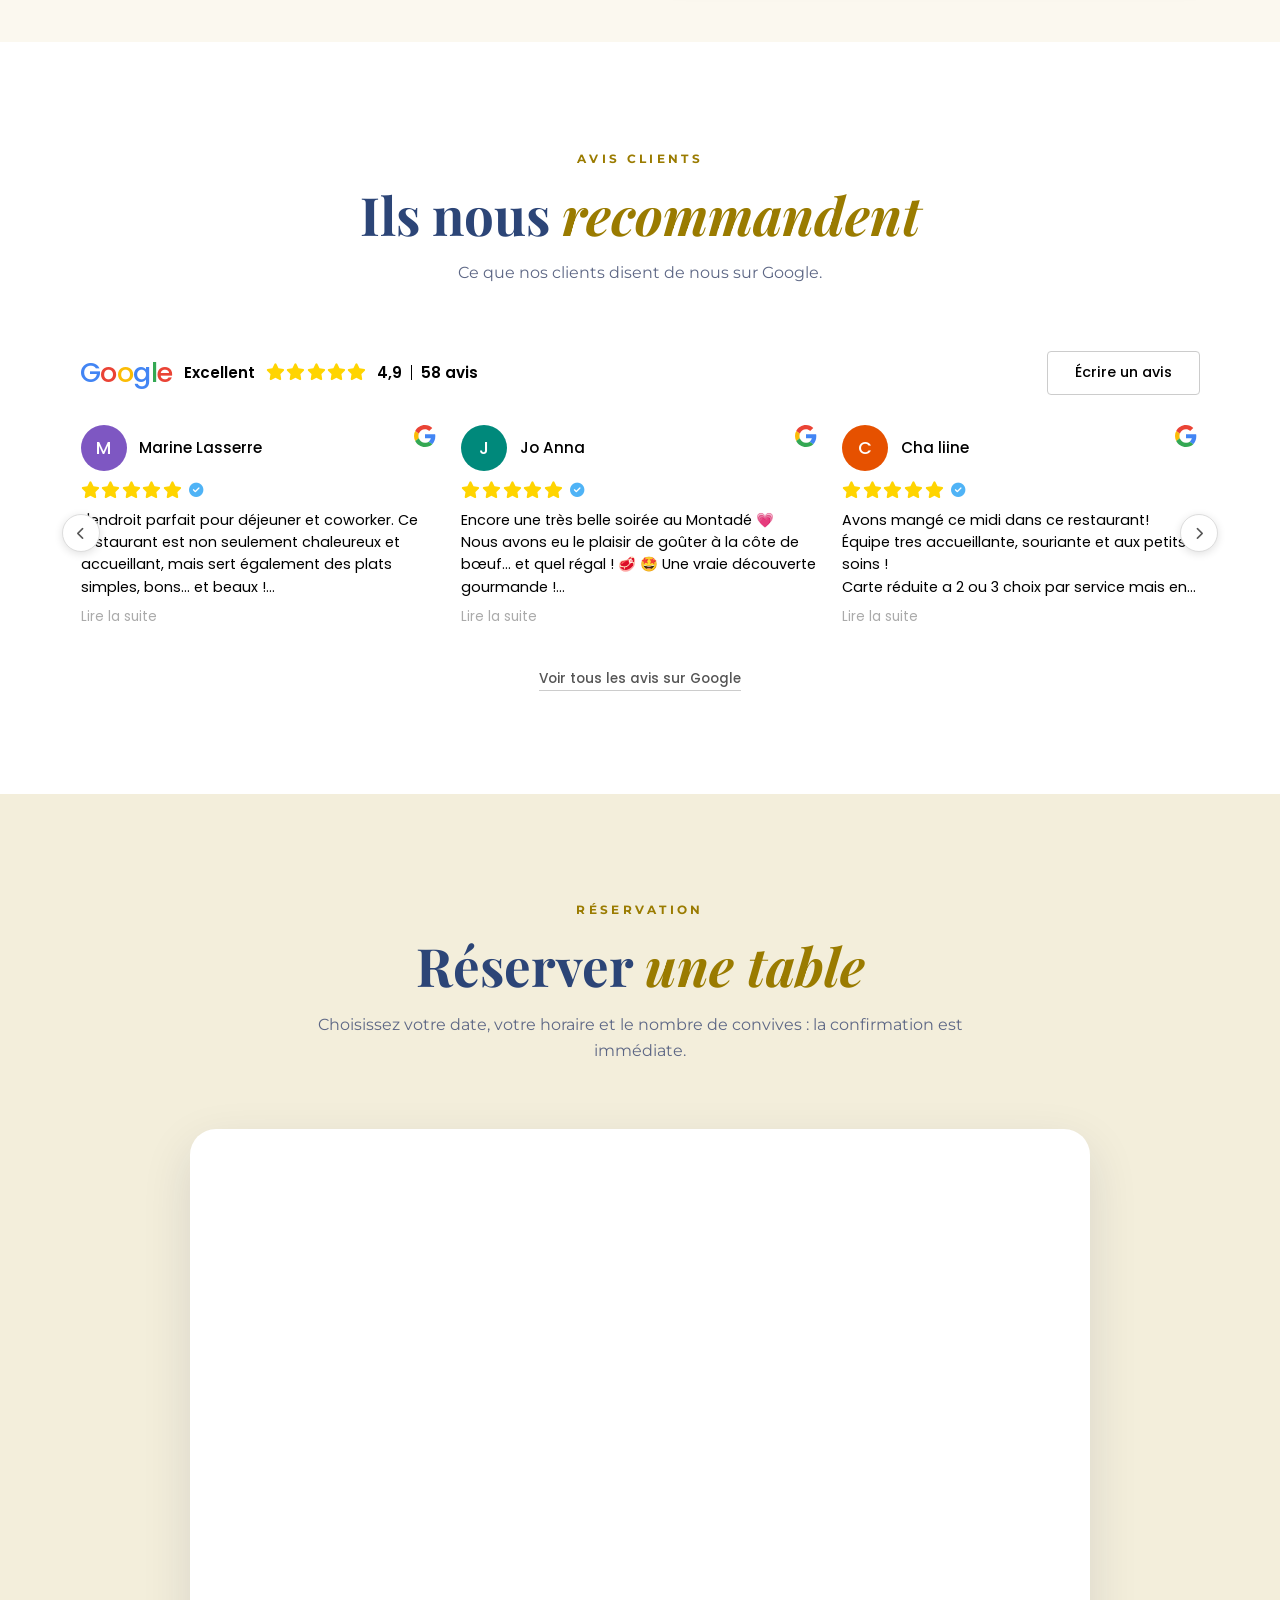
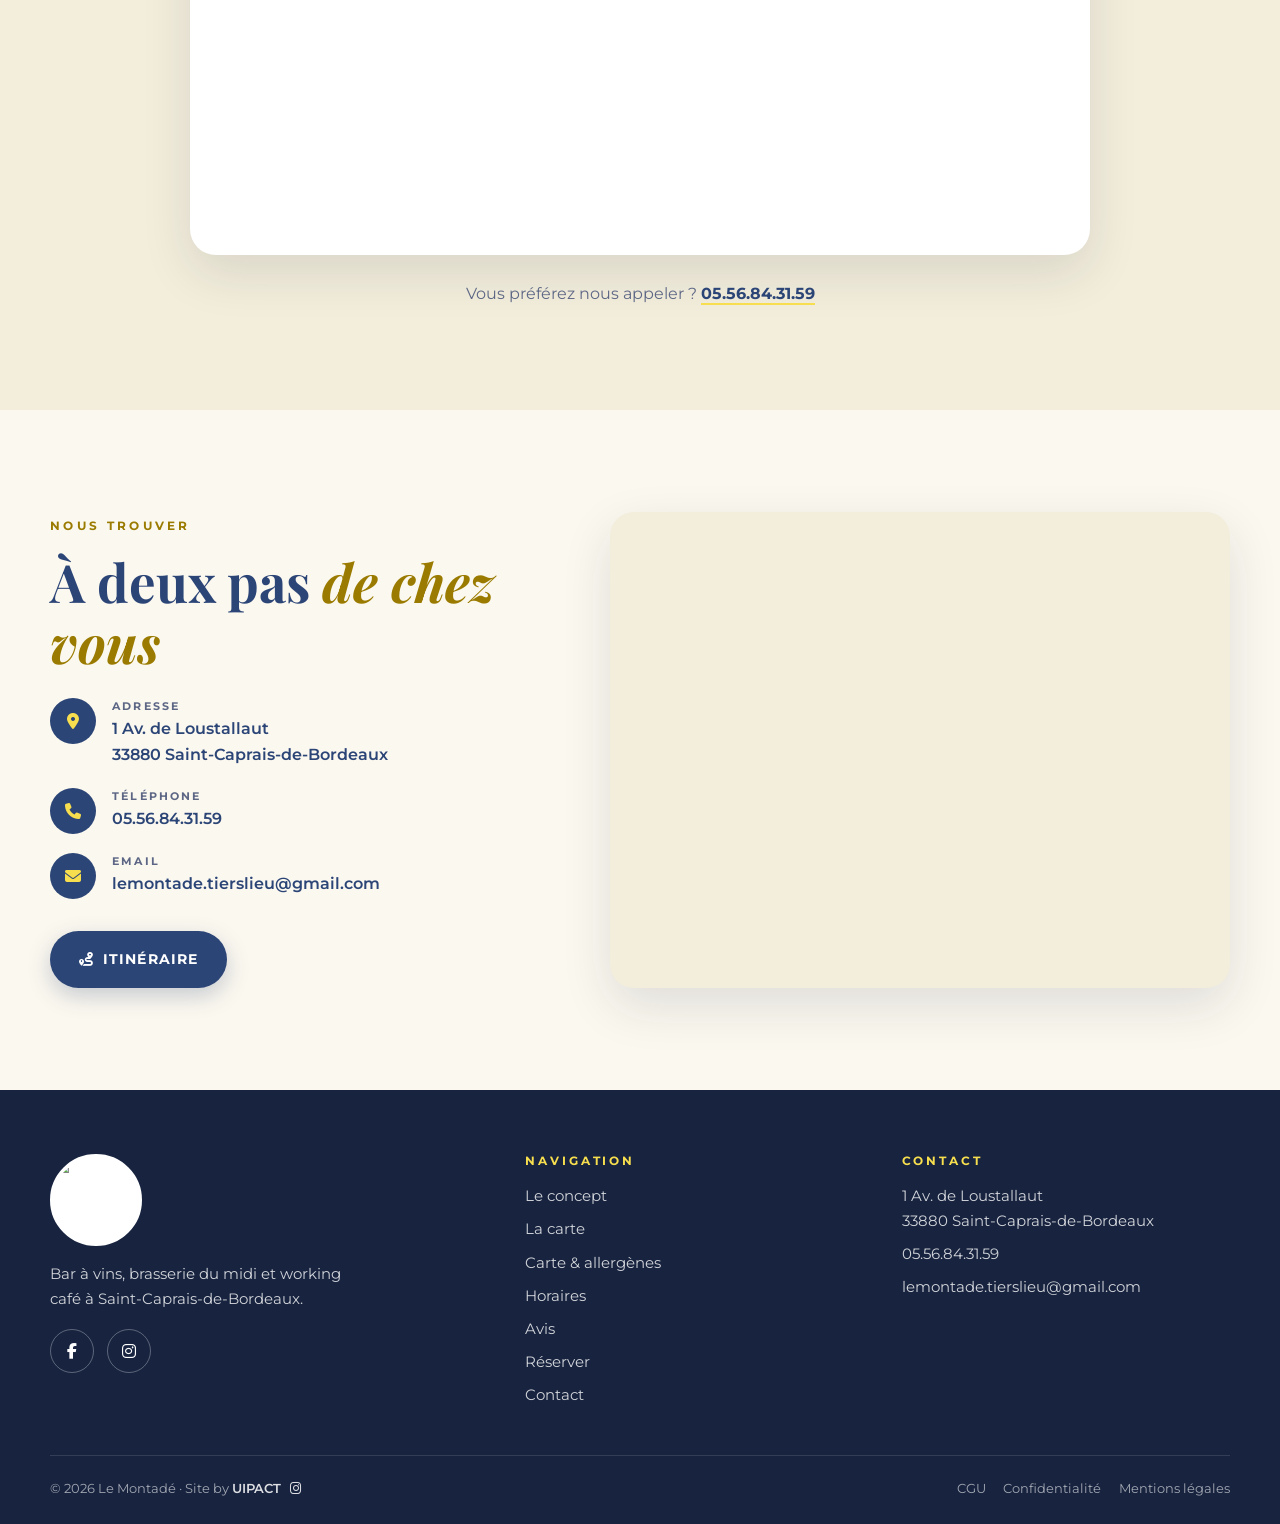
==== commit 0f2c58ac: "Update index.html" ====
--- a/index.html
+++ b/index.html
@@ -102,6 +102,24 @@
         .concept-body { padding: 1.6rem 1.7rem 2rem; }
         .concept-body h3 { font-size: 1.55rem; color: var(--blue); margin-bottom: .6rem; }
         .concept-body p { color: var(--muted); font-size: .96rem; }
+
+        .js .hero-bg { opacity: 0; transition: opacity 1s ease; }
+        .js .hero-bg.ready { opacity: 1; }
+
+        /* ===== GALERIE ===== */
+        .galerie { background: var(--cream); }
+        .gal-grid { columns: 3 260px; column-gap: 1rem; }
+        .gal-grid button { display: block; width: 100%; padding: 0; border: 0; background: none; margin: 0 0 1rem; break-inside: avoid; border-radius: 18px; overflow: hidden; cursor: zoom-in; box-shadow: 0 10px 30px rgba(23, 35, 63, .1); }
+        .gal-grid img { width: 100%; display: block; transition: transform .5s var(--ease); }
+        .gal-grid button:hover img, .gal-grid button:focus-visible img { transform: scale(1.05); }
+        .lightbox { position: fixed; inset: 0; z-index: 300; background: rgba(12, 18, 33, .92); display: grid; place-items: center; padding: 1rem; }
+        .lightbox img { max-width: min(100%, 1200px); max-height: 86vh; max-height: 86dvh; border-radius: 14px; box-shadow: 0 20px 80px rgba(0, 0, 0, .5); }
+        .lb-btn { position: absolute; width: 50px; height: 50px; border-radius: 50%; border: 2px solid rgba(255, 255, 255, .4); background: var(--blue); color: #fff; font-size: 1.05rem; cursor: pointer; transition: background .25s, color .25s; }
+        .lb-btn:hover, .lb-btn:focus-visible { background: var(--gold-btn); border-color: var(--gold-btn); color: var(--blue-dark); }
+        .lb-close { top: 1rem; right: 1rem; }
+        .lb-prev { left: 1rem; top: 50%; transform: translateY(-50%); }
+        .lb-next { right: 1rem; top: 50%; transform: translateY(-50%); }
+        @media (max-width: 640px) { .lb-prev, .lb-next { top: auto; bottom: 1rem; transform: none; } .lb-prev { left: calc(50% - 60px); } .lb-next { right: calc(50% - 60px); } }
 
         /* ===== CARTE ===== */
         .carte { background: var(--blue-dark); color: #fff; position: relative; overflow: hidden; }
@@ -151,29 +169,50 @@
         .hours-card .d { grid-area: d; font-weight: 800; letter-spacing: .08em; text-transform: uppercase; font-size: .82rem; color: var(--blue); }
         .hours-card .h { grid-area: h; font-weight: 700; }
         .hours-card .a { grid-area: a; font-size: .82rem; color: var(--muted); font-style: italic; }
+        .annonce { position: fixed; left: 0; right: 0; top: var(--header-h); z-index: 99; background: var(--yellow); color: var(--blue-dark); text-align: center; font-weight: 700; font-size: .86rem; padding: .5rem 1rem; box-shadow: 0 4px 14px rgba(0, 0, 0, .15); }
+        .no-resa a[href="#reserver"], .no-resa #reserver { display: none !important; }
+        .hours-card li.exc .d { color: var(--gold); }
         .hours-card li.today { background: var(--yellow-soft); box-shadow: inset 4px 0 0 var(--gold); border-bottom-color: transparent; }
         .hours-card li.today .d::after { content: " · aujourd'hui"; text-transform: none; letter-spacing: 0; font-weight: 600; color: var(--gold); }
 
-        /* ===== AVIS ===== */
+        /* ===== AVIS (widget façon Google) ===== */
         .avis { background: #fff; }
-        .rev-track { display: flex; align-items: flex-start; gap: 1.2rem; overflow-x: auto; scroll-snap-type: x mandatory; padding: .4rem .2rem 1.6rem; scrollbar-width: none; -webkit-overflow-scrolling: touch; }
+        .gw { max-width: 1120px; margin: 0 auto; font-family: 'Poppins', var(--ff-body); color: #000; }
+        .gw-head { display: flex; align-items: center; justify-content: space-between; gap: 1rem 1.5rem; flex-wrap: wrap; margin-bottom: 1.6rem; }
+        .gw-sum { display: flex; align-items: center; gap: .7rem; flex-wrap: wrap; font-size: .95rem; }
+        .gw-logo { font-size: 1.7rem; font-weight: 500; letter-spacing: -.02em; line-height: 1; }
+        .gw-logo .b { color: #4285f4; } .gw-logo .r { color: #ea4335; } .gw-logo .y { color: #fbbc05; } .gw-logo .g { color: #34a853; }
+        .gw-label { font-weight: 600; }
+        .gw-stars { color: #ffd400; display: inline-flex; gap: .08rem; font-size: 1.05rem; }
+        .gw-score { font-weight: 600; }
+        .gw-score i { display: inline-block; width: 1px; height: 1em; background: #000; margin: 0 .55rem; vertical-align: -.12em; }
+        .gw-write { font: 500 .9rem 'Poppins', var(--ff-body); color: #000; background: #fff; border: 1px solid #ccc; border-radius: 4px; padding: .65rem 1.7rem; text-decoration: none; transition: background .2s, border-color .2s; }
+        .gw-write:hover, .gw-write:focus-visible { background: #f5f5f5; border-color: #999; }
+        .gw-wrap { position: relative; }
+        .rev-track { display: flex; align-items: flex-start; gap: 1.6rem; overflow-x: auto; scroll-snap-type: x mandatory; padding: .3rem .1rem 1rem; scrollbar-width: none; -webkit-overflow-scrolling: touch; }
         .rev-track::-webkit-scrollbar { display: none; }
-        .rev-card { flex: 0 0 calc((100% - 2.4rem) / 3); scroll-snap-align: start; background: var(--cream); border-radius: 22px; padding: 1.6rem 1.5rem 1.3rem; position: relative; box-shadow: 0 10px 30px rgba(23, 35, 63, .07); display: flex; flex-direction: column; }
-        .rev-card::before { content: '\201C'; position: absolute; top: .2rem; right: 1.2rem; font-family: var(--ff-title); font-size: 5rem; line-height: 1; color: var(--yellow); opacity: .7; }
-        .rev-stars { color: #e8a800; font-size: .95rem; display: flex; gap: .15rem; margin-bottom: .9rem; }
-        .rev-text { color: var(--ink); font-size: .94rem; display: -webkit-box; -webkit-line-clamp: 9; -webkit-box-orient: vertical; overflow: hidden; }
+        .rev-card { flex: 0 0 calc((100% - 3.2rem) / 3); scroll-snap-align: start; background: #fff; display: flex; flex-direction: column; min-width: 0; }
+        .rev-top { display: flex; align-items: center; gap: .8rem; }
+        .rev-avatar { width: 46px; height: 46px; flex: none; border-radius: 50%; color: #fff; display: grid; place-items: center; font-weight: 500; font-size: 1.1rem; }
+        .rev-who { flex: 1; min-width: 0; line-height: 1.3; }
+        .rev-who strong { display: block; font-weight: 500; font-size: .95rem; color: #000; white-space: nowrap; overflow: hidden; text-overflow: ellipsis; }
+        .rev-who small { display: block; font-size: .78rem; color: #bbb; }
+        .rev-who small:empty { display: none; }
+        .rev-g { flex: none; width: 22px; height: 22px; align-self: flex-start; }
+        .rev-stars { display: flex; align-items: center; gap: .1rem; color: #ffd400; font-size: 1.05rem; margin: .7rem 0 .6rem; }
+        .rev-stars .ok { color: #4fb3f6; font-size: .9rem; margin-left: .35rem; }
+        .rev-text { color: #000; font-size: .9rem; line-height: 1.55; display: -webkit-box; -webkit-line-clamp: 4; -webkit-box-orient: vertical; overflow: hidden; }
         .rev-card.open .rev-text { display: block; }
-        .rev-more { align-self: flex-start; margin: .6rem 0 0; background: none; border: 0; color: var(--gold); font: 700 .82rem var(--ff-body); cursor: pointer; padding: .2rem 0; border-bottom: 2px solid var(--yellow); transition: color .2s; }
-        .rev-more:hover { color: var(--blue); }
-        .rev-card footer { display: flex; align-items: center; gap: .8rem; margin-top: 1.2rem; padding-top: 1rem; border-top: 1px solid var(--line); }
-        .rev-avatar { width: 42px; height: 42px; flex: none; border-radius: 50%; background: var(--blue); color: #fff; display: grid; place-items: center; font-weight: 700; }
-        .rev-card footer strong { display: block; color: var(--blue); line-height: 1.2; }
-        .rev-card footer small { color: var(--muted); font-size: .76rem; }
-        .rev-actions { display: flex; align-items: center; justify-content: center; gap: 1rem; margin-top: .4rem; flex-wrap: wrap; }
-        .rev-nav { width: 48px; height: 48px; border-radius: 50%; border: 2px solid transparent; background: var(--blue); color: #fff; cursor: pointer; transition: background .25s, color .25s, transform .25s; }
-        .rev-nav:hover, .rev-nav:focus-visible { background: var(--gold-btn); color: var(--blue-dark); transform: translateY(-2px); }
-        @media (max-width: 960px) { .rev-card { flex-basis: calc((100% - 1.2rem) / 2); } }
-        @media (max-width: 640px) { .rev-card { flex-basis: 88%; } }
+        .rev-more { align-self: flex-start; margin: .35rem 0 0; background: none; border: 0; color: #aaa; font: 400 .85rem 'Poppins', var(--ff-body); cursor: pointer; padding: .2rem 0; transition: color .2s; }
+        .rev-more:hover, .rev-more:focus-visible { color: #333; }
+        .rev-nav { position: absolute; top: 50%; transform: translateY(-50%); width: 38px; height: 38px; border-radius: 50%; border: 1px solid #ddd; background: #fff; color: #555; cursor: pointer; box-shadow: 0 2px 8px rgba(0, 0, 0, .12); transition: background .2s, color .2s; z-index: 2; font-size: .8rem; }
+        .rev-nav:hover, .rev-nav:focus-visible { background: #f5f5f5; color: #000; }
+        #revPrev { left: -18px; } #revNext { right: -18px; }
+        .gw-foot { text-align: center; margin-top: 1.2rem; }
+        .gw-all { font: 500 .85rem 'Poppins', var(--ff-body); color: #555; text-decoration: none; border-bottom: 1px solid #ccc; padding-bottom: 2px; }
+        .gw-all:hover { color: #000; border-color: #000; }
+        @media (max-width: 960px) { .rev-card { flex-basis: calc((100% - 1.6rem) / 2); } }
+        @media (max-width: 640px) { .rev-card { flex-basis: 100%; } #revPrev { left: -6px; } #revNext { right: -6px; } .gw-head { justify-content: center; } }
 
         /* ===== RÉSERVER ===== */
         .reserver { background: var(--cream-2); }
@@ -239,8 +278,10 @@
             .btn-top { bottom: calc(86px + env(safe-area-inset-bottom)); }
         }
     </style>
+    <link href="https://fonts.googleapis.com/css2?family=Poppins:wght@300;400;500;600&display=swap" rel="stylesheet">
 </head>
 <body class="home">
+    <div class="annonce" id="annonce" role="status" hidden></div>
     <a href="#carte" class="skip-link">Aller à la carte</a>
 
     <header class="site-header">
@@ -313,6 +354,17 @@
             </div>
         </section>
 
+        <div id="galSentinel" aria-hidden="true"></div>
+        <section id="galerie" class="section galerie" hidden>
+            <div class="container">
+                <div class="section-head reveal">
+                    <span class="eyebrow">Galerie</span>
+                    <h2 class="title">Le lieu <em>en images</em></h2>
+                </div>
+                <div class="gal-grid" id="galGrid"></div>
+            </div>
+        </section>
+
         <!-- ================= CARTE ================= -->
         <section id="carte" class="section carte on-dark">
             <div class="container">
@@ -363,49 +415,49 @@
                     <h2 class="title">Ils nous <em>recommandent</em></h2>
                     <p>Ce que nos clients disent de nous sur Google.</p>
                 </div>
-                <div class="rev-track" id="revTrack" tabindex="0" role="region" aria-label="Avis clients, défilement horizontal">
-                    <article class="rev-card">
-                        <div class="rev-stars" role="img" aria-label="5 étoiles sur 5"><i class="fas fa-star"></i><i class="fas fa-star"></i><i class="fas fa-star"></i><i class="fas fa-star"></i><i class="fas fa-star"></i></div>
-                        <blockquote class="rev-text">L'endroit parfait pour déjeuner et coworker. Ce restaurant est non seulement chaleureux et accueillant, mais sert également des plats simples, bons... et beaux !<br>Nous avons été accueillis par la propriétaire et avons pu passer un moment plus qu'agréable. Nous reviendrons pour boire un verre, déjeuner, dîner, travailler... bref, Le Montadé va très vite devenir un incontournable.</blockquote>
-                        <button type="button" class="rev-more" hidden>Lire la suite</button>
-                        <footer><span class="rev-avatar" aria-hidden="true">M</span><div><strong>Marine Lasserre</strong><small>Avis Google</small></div></footer>
-                    </article>
-                    <article class="rev-card">
-                        <div class="rev-stars" role="img" aria-label="5 étoiles sur 5"><i class="fas fa-star"></i><i class="fas fa-star"></i><i class="fas fa-star"></i><i class="fas fa-star"></i><i class="fas fa-star"></i></div>
-                        <blockquote class="rev-text">Encore une très belle soirée au Montadé 💗<br>Nous avons eu le plaisir de goûter à la côte de bœuf… et quel régal ! 🥩 🤩 Une vraie découverte gourmande !<br>Je recommande vraiment ce lieu, à la fois apaisant, convivial et festif. Les propriétaires sont adorables, toujours aux petits soins et soucieux de faire plaisir à chacun.<br>Nous sommes vraiment ravis d'avoir une si belle brasserie dans notre village. Un endroit où l'on aime revenir, tout simplement ! 💗</blockquote>
-                        <button type="button" class="rev-more" hidden>Lire la suite</button>
-                        <footer><span class="rev-avatar" aria-hidden="true">J</span><div><strong>Jo Anna</strong><small>Avis Google</small></div></footer>
-                    </article>
-                    <article class="rev-card">
-                        <div class="rev-stars" role="img" aria-label="5 étoiles sur 5"><i class="fas fa-star"></i><i class="fas fa-star"></i><i class="fas fa-star"></i><i class="fas fa-star"></i><i class="fas fa-star"></i></div>
-                        <blockquote class="rev-text">Avons mangé ce midi dans ce restaurant! Équipe tres accueillante, souriante et aux petits soins !<br>Carte réduite a 2 ou 3 choix par service mais en contre partie des produits frais, de qualite , bien cuisiné et bien servie/présenté ! La cerise sur le gâteau est donc le prix !<br>Un menu du jour (entrée, plat, dessert) pour 21€ avec cette qualité, de quoi donner l'envie de revenir !!!<br>Un cadre de repas agréable que se soit en terrasse ou en salle.<br>Un jolie espace est aménagé pour les enfants et des siestes sont proposées pour qu'ils puissent être avec nous !</blockquote>
-                        <button type="button" class="rev-more" hidden>Lire la suite</button>
-                        <footer><span class="rev-avatar" aria-hidden="true">C</span><div><strong>Cha liine</strong><small>Avis Google</small></div></footer>
-                    </article>
-                    <article class="rev-card">
-                        <div class="rev-stars" role="img" aria-label="5 étoiles sur 5"><i class="fas fa-star"></i><i class="fas fa-star"></i><i class="fas fa-star"></i><i class="fas fa-star"></i><i class="fas fa-star"></i></div>
-                        <blockquote class="rev-text">Une cuisine maison qui "fait plaisir" !<br>De passage à Camblanes j'ai eu la chance de goûter une "Cocotte" dans ce jeune restaurant et ce fût un beau moment.<br>L'accueil est chaleureux, la carte réduite car ici tout est fait maison avec des produits de saison.<br>De l'entrée au désert, tout est délicieux et le rapport qualité-prix est exceptionnel.<br>Enfin, une mention spéciale à la bienveillance et au sourire de l'équipe qui nous accueille et nous accompagne dans cette pause très agréable.</blockquote>
-                        <button type="button" class="rev-more" hidden>Lire la suite</button>
-                        <footer><span class="rev-avatar" aria-hidden="true">B</span><div><strong>Bruno Megret</strong><small>Avis Google</small></div></footer>
-                    </article>
-                    <article class="rev-card">
-                        <div class="rev-stars" role="img" aria-label="5 étoiles sur 5"><i class="fas fa-star"></i><i class="fas fa-star"></i><i class="fas fa-star"></i><i class="fas fa-star"></i><i class="fas fa-star"></i></div>
-                        <blockquote class="rev-text">Très belle surprise pour un petit repas en famille.<br>Des plats savoureux, faits maison, tant pour les enfants que pour les parents.<br>Ambiance familiale et conviviale avec des personnes très agréables.<br>Gros bonus pour l'espace réservé aux enfants, qu'ils ont adoré.<br>Une belle adresse où je n'hésiterai pas à revenir ⭐</blockquote>
-                        <button type="button" class="rev-more" hidden>Lire la suite</button>
-                        <footer><span class="rev-avatar" aria-hidden="true">M</span><div><strong>Marina Da Costa</strong><small>Avis Google</small></div></footer>
-                    </article>
-                    <article class="rev-card">
-                        <div class="rev-stars" role="img" aria-label="5 étoiles sur 5"><i class="fas fa-star"></i><i class="fas fa-star"></i><i class="fas fa-star"></i><i class="fas fa-star"></i><i class="fas fa-star"></i></div>
-                        <blockquote class="rev-text">Je suis venue avec des résidents d'un foyer d'hébergement.<br>Nous avons été très bien accueillis.<br>Nous avons eu droit à écouter les musiques préférées d'une des personnes du groupe !<br>Elle qui était un peu morose est repartie avec un grand sourire.<br>Un très bon début de journée !!!<br>Merci</blockquote>
-                        <button type="button" class="rev-more" hidden>Lire la suite</button>
-                        <footer><span class="rev-avatar" aria-hidden="true">C</span><div><strong>Celine Gillet</strong><small>Avis Google</small></div></footer>
-                    </article>
-                </div>
-                <div class="rev-actions">
-                    <button type="button" class="rev-nav" id="revPrev" aria-label="Avis précédents"><i class="fas fa-chevron-left"></i></button>
-                    <a class="btn btn-dark" href="https://www.google.com/maps/search/?api=1&query=Le+Montad%C3%A9+1+Av.+de+Loustallaut+33880+Saint-Caprais-de-Bordeaux" target="_blank" rel="noopener"><i class="fab fa-google"></i> Voir tous les avis</a>
-                    <button type="button" class="rev-nav" id="revNext" aria-label="Avis suivants"><i class="fas fa-chevron-right"></i></button>
-                </div>
+                <div class="gw reveal">
+<div class="gw-head"><div class="gw-sum"><span class="gw-logo" aria-label="Google"><span class="b">G</span><span class="r">o</span><span class="y">o</span><span class="b">g</span><span class="g">l</span><span class="r">e</span></span><span class="gw-label">Excellent</span><span class="gw-stars" role="img" aria-label="5 étoiles sur 5"><i class="fas fa-star"></i><i class="fas fa-star"></i><i class="fas fa-star"></i><i class="fas fa-star"></i><i class="fas fa-star"></i></span><span class="gw-score">4,9<i></i>58 avis</span></div>
+<a class="gw-write" href="https://www.google.com/maps/search/?api=1&query=Le+Montad%C3%A9+1+Av.+de+Loustallaut+33880+Saint-Caprais-de-Bordeaux" target="_blank" rel="noopener">Écrire un avis</a></div>
+<div class="gw-wrap"><button type="button" class="rev-nav" id="revPrev" aria-label="Avis précédents"><i class="fas fa-chevron-left"></i></button>
+<div class="rev-track" id="revTrack" tabindex="0" role="region" aria-label="Avis clients Google, défilement horizontal">
+<article class="rev-card">
+<div class="rev-top"><span class="rev-avatar" style="background:#7e57c2" aria-hidden="true">M</span><div class="rev-who"><strong>Marine Lasserre</strong><small></small></div><svg class="rev-g" viewBox="0 0 48 48" aria-hidden="true"><path fill="#EA4335" d="M24 9.5c3.5 0 6.6 1.2 9.1 3.6l6.8-6.8C35.8 2.4 30.3 0 24 0 14.6 0 6.5 5.4 2.6 13.2l7.9 6.1C12.4 13.6 17.7 9.5 24 9.5z"/><path fill="#4285F4" d="M46.5 24.5c0-1.6-.1-3.1-.4-4.5H24v9h12.7c-.6 3-2.3 5.5-4.8 7.2l7.6 5.9c4.4-4.1 7-10.1 7-17.6z"/><path fill="#FBBC05" d="M10.5 28.7c-.5-1.4-.8-3-.8-4.7s.3-3.2.8-4.7l-7.9-6.1C.9 16.4 0 20.1 0 24s.9 7.6 2.6 10.8l7.9-6.1z"/><path fill="#34A853" d="M24 48c6.5 0 11.9-2.1 15.9-5.8l-7.6-5.9c-2.1 1.4-4.9 2.3-8.3 2.3-6.3 0-11.6-4.1-13.5-9.8l-7.9 6.1C6.500 42.600 14.600 48 24 48z"/></svg></div>
+<div class="rev-stars" role="img" aria-label="5 étoiles sur 5"><i class="fas fa-star"></i><i class="fas fa-star"></i><i class="fas fa-star"></i><i class="fas fa-star"></i><i class="fas fa-star"></i><i class="fas fa-circle-check ok" title="Avis vérifié"></i></div>
+<blockquote class="rev-text">L'endroit parfait pour déjeuner et coworker. Ce restaurant est non seulement chaleureux et accueillant, mais sert également des plats simples, bons... et beaux !<br>Nous avons été accueillis par la propriétaire et avons pu passer un moment plus qu'agréable. Nous reviendrons pour boire un verre, déjeuner, dîner, travailler... bref, Le Montadé va très vite devenir un incontournable.</blockquote>
+<button type="button" class="rev-more" hidden>Lire la suite</button>
+</article>
+<article class="rev-card">
+<div class="rev-top"><span class="rev-avatar" style="background:#00897b" aria-hidden="true">J</span><div class="rev-who"><strong>Jo Anna</strong><small></small></div><svg class="rev-g" viewBox="0 0 48 48" aria-hidden="true"><path fill="#EA4335" d="M24 9.5c3.5 0 6.6 1.2 9.1 3.6l6.8-6.8C35.8 2.4 30.3 0 24 0 14.6 0 6.5 5.4 2.6 13.2l7.9 6.1C12.4 13.6 17.7 9.5 24 9.5z"/><path fill="#4285F4" d="M46.5 24.5c0-1.6-.1-3.1-.4-4.5H24v9h12.7c-.6 3-2.3 5.5-4.8 7.2l7.6 5.9c4.4-4.1 7-10.1 7-17.6z"/><path fill="#FBBC05" d="M10.5 28.7c-.5-1.4-.8-3-.8-4.7s.3-3.2.8-4.7l-7.9-6.1C.9 16.4 0 20.1 0 24s.9 7.6 2.6 10.8l7.9-6.1z"/><path fill="#34A853" d="M24 48c6.5 0 11.9-2.1 15.9-5.8l-7.6-5.9c-2.1 1.4-4.9 2.3-8.3 2.3-6.3 0-11.6-4.1-13.5-9.8l-7.9 6.1C6.500 42.600 14.600 48 24 48z"/></svg></div>
+<div class="rev-stars" role="img" aria-label="5 étoiles sur 5"><i class="fas fa-star"></i><i class="fas fa-star"></i><i class="fas fa-star"></i><i class="fas fa-star"></i><i class="fas fa-star"></i><i class="fas fa-circle-check ok" title="Avis vérifié"></i></div>
+<blockquote class="rev-text">Encore une très belle soirée au Montadé 💗<br>Nous avons eu le plaisir de goûter à la côte de bœuf… et quel régal ! 🥩 🤩 Une vraie découverte gourmande !<br>Je recommande vraiment ce lieu, à la fois apaisant, convivial et festif. Les propriétaires sont adorables, toujours aux petits soins et soucieux de faire plaisir à chacun.<br>Nous sommes vraiment ravis d'avoir une si belle brasserie dans notre village. Un endroit où l'on aime revenir, tout simplement ! 💗</blockquote>
+<button type="button" class="rev-more" hidden>Lire la suite</button>
+</article>
+<article class="rev-card">
+<div class="rev-top"><span class="rev-avatar" style="background:#e65100" aria-hidden="true">C</span><div class="rev-who"><strong>Cha liine</strong><small></small></div><svg class="rev-g" viewBox="0 0 48 48" aria-hidden="true"><path fill="#EA4335" d="M24 9.5c3.5 0 6.6 1.2 9.1 3.6l6.8-6.8C35.8 2.4 30.3 0 24 0 14.6 0 6.5 5.4 2.6 13.2l7.9 6.1C12.4 13.6 17.7 9.5 24 9.5z"/><path fill="#4285F4" d="M46.5 24.5c0-1.6-.1-3.1-.4-4.5H24v9h12.7c-.6 3-2.3 5.5-4.8 7.2l7.6 5.9c4.4-4.1 7-10.1 7-17.6z"/><path fill="#FBBC05" d="M10.5 28.7c-.5-1.4-.8-3-.8-4.7s.3-3.2.8-4.7l-7.9-6.1C.9 16.4 0 20.1 0 24s.9 7.6 2.6 10.8l7.9-6.1z"/><path fill="#34A853" d="M24 48c6.5 0 11.9-2.1 15.9-5.8l-7.6-5.9c-2.1 1.4-4.9 2.3-8.3 2.3-6.3 0-11.6-4.1-13.5-9.8l-7.9 6.1C6.500 42.600 14.600 48 24 48z"/></svg></div>
+<div class="rev-stars" role="img" aria-label="5 étoiles sur 5"><i class="fas fa-star"></i><i class="fas fa-star"></i><i class="fas fa-star"></i><i class="fas fa-star"></i><i class="fas fa-star"></i><i class="fas fa-circle-check ok" title="Avis vérifié"></i></div>
+<blockquote class="rev-text">Avons mangé ce midi dans ce restaurant! Équipe tres accueillante, souriante et aux petits soins !<br>Carte réduite a 2 ou 3 choix par service mais en contre partie des produits frais, de qualite , bien cuisiné et bien servie/présenté ! La cerise sur le gâteau est donc le prix !<br>Un menu du jour (entrée, plat, dessert) pour 21€ avec cette qualité, de quoi donner l'envie de revenir !!!<br>Un cadre de repas agréable que se soit en terrasse ou en salle.<br>Un jolie espace est aménagé pour les enfants et des siestes sont proposées pour qu'ils puissent être avec nous !</blockquote>
+<button type="button" class="rev-more" hidden>Lire la suite</button>
+</article>
+<article class="rev-card">
+<div class="rev-top"><span class="rev-avatar" style="background:#3949ab" aria-hidden="true">B</span><div class="rev-who"><strong>Bruno Megret</strong><small></small></div><svg class="rev-g" viewBox="0 0 48 48" aria-hidden="true"><path fill="#EA4335" d="M24 9.5c3.5 0 6.6 1.2 9.1 3.6l6.8-6.8C35.8 2.4 30.3 0 24 0 14.6 0 6.5 5.4 2.6 13.2l7.9 6.1C12.4 13.6 17.7 9.5 24 9.5z"/><path fill="#4285F4" d="M46.5 24.5c0-1.6-.1-3.1-.4-4.5H24v9h12.7c-.6 3-2.3 5.5-4.8 7.2l7.6 5.9c4.4-4.1 7-10.1 7-17.6z"/><path fill="#FBBC05" d="M10.5 28.7c-.5-1.4-.8-3-.8-4.7s.3-3.2.8-4.7l-7.9-6.1C.9 16.4 0 20.1 0 24s.9 7.6 2.6 10.8l7.9-6.1z"/><path fill="#34A853" d="M24 48c6.5 0 11.9-2.1 15.9-5.8l-7.6-5.9c-2.1 1.4-4.9 2.3-8.3 2.3-6.3 0-11.6-4.1-13.5-9.8l-7.9 6.1C6.500 42.600 14.600 48 24 48z"/></svg></div>
+<div class="rev-stars" role="img" aria-label="5 étoiles sur 5"><i class="fas fa-star"></i><i class="fas fa-star"></i><i class="fas fa-star"></i><i class="fas fa-star"></i><i class="fas fa-star"></i><i class="fas fa-circle-check ok" title="Avis vérifié"></i></div>
+<blockquote class="rev-text">Une cuisine maison qui "fait plaisir" !<br>De passage à Camblanes j'ai eu la chance de goûter une "Cocotte" dans ce jeune restaurant et ce fût un beau moment.<br>L'accueil est chaleureux, la carte réduite car ici tout est fait maison avec des produits de saison.<br>De l'entrée au désert, tout est délicieux et le rapport qualité-prix est exceptionnel.<br>Enfin, une mention spéciale à la bienveillance et au sourire de l'équipe qui nous accueille et nous accompagne dans cette pause très agréable.</blockquote>
+<button type="button" class="rev-more" hidden>Lire la suite</button>
+</article>
+<article class="rev-card">
+<div class="rev-top"><span class="rev-avatar" style="background:#c2185b" aria-hidden="true">M</span><div class="rev-who"><strong>Marina Da Costa</strong><small></small></div><svg class="rev-g" viewBox="0 0 48 48" aria-hidden="true"><path fill="#EA4335" d="M24 9.5c3.5 0 6.6 1.2 9.1 3.6l6.8-6.8C35.8 2.4 30.3 0 24 0 14.6 0 6.5 5.4 2.6 13.2l7.9 6.1C12.4 13.6 17.7 9.5 24 9.5z"/><path fill="#4285F4" d="M46.5 24.5c0-1.6-.1-3.1-.4-4.5H24v9h12.7c-.6 3-2.3 5.5-4.8 7.2l7.6 5.9c4.4-4.1 7-10.1 7-17.6z"/><path fill="#FBBC05" d="M10.5 28.7c-.5-1.4-.8-3-.8-4.7s.3-3.2.8-4.7l-7.9-6.1C.9 16.4 0 20.1 0 24s.9 7.6 2.6 10.8l7.9-6.1z"/><path fill="#34A853" d="M24 48c6.5 0 11.9-2.1 15.9-5.8l-7.6-5.9c-2.1 1.4-4.9 2.3-8.3 2.3-6.3 0-11.6-4.1-13.5-9.8l-7.9 6.1C6.500 42.600 14.600 48 24 48z"/></svg></div>
+<div class="rev-stars" role="img" aria-label="5 étoiles sur 5"><i class="fas fa-star"></i><i class="fas fa-star"></i><i class="fas fa-star"></i><i class="fas fa-star"></i><i class="fas fa-star"></i><i class="fas fa-circle-check ok" title="Avis vérifié"></i></div>
+<blockquote class="rev-text">Très belle surprise pour un petit repas en famille.<br>Des plats savoureux, faits maison, tant pour les enfants que pour les parents.<br>Ambiance familiale et conviviale avec des personnes très agréables.<br>Gros bonus pour l'espace réservé aux enfants, qu'ils ont adoré.<br>Une belle adresse où je n'hésiterai pas à revenir ⭐</blockquote>
+<button type="button" class="rev-more" hidden>Lire la suite</button>
+</article>
+<article class="rev-card">
+<div class="rev-top"><span class="rev-avatar" style="background:#546e7a" aria-hidden="true">C</span><div class="rev-who"><strong>Celine Gillet</strong><small></small></div><svg class="rev-g" viewBox="0 0 48 48" aria-hidden="true"><path fill="#EA4335" d="M24 9.5c3.5 0 6.6 1.2 9.1 3.6l6.8-6.8C35.8 2.4 30.3 0 24 0 14.6 0 6.5 5.4 2.6 13.2l7.9 6.1C12.4 13.6 17.7 9.5 24 9.5z"/><path fill="#4285F4" d="M46.5 24.5c0-1.6-.1-3.1-.4-4.5H24v9h12.7c-.6 3-2.3 5.5-4.8 7.2l7.6 5.9c4.4-4.1 7-10.1 7-17.6z"/><path fill="#FBBC05" d="M10.5 28.7c-.5-1.4-.8-3-.8-4.7s.3-3.2.8-4.7l-7.9-6.1C.9 16.4 0 20.1 0 24s.9 7.6 2.6 10.8l7.9-6.1z"/><path fill="#34A853" d="M24 48c6.5 0 11.9-2.1 15.9-5.8l-7.6-5.9c-2.1 1.4-4.9 2.3-8.3 2.3-6.3 0-11.6-4.1-13.5-9.8l-7.9 6.1C6.500 42.600 14.600 48 24 48z"/></svg></div>
+<div class="rev-stars" role="img" aria-label="5 étoiles sur 5"><i class="fas fa-star"></i><i class="fas fa-star"></i><i class="fas fa-star"></i><i class="fas fa-star"></i><i class="fas fa-star"></i><i class="fas fa-circle-check ok" title="Avis vérifié"></i></div>
+<blockquote class="rev-text">Je suis venue avec des résidents d'un foyer d'hébergement.<br>Nous avons été très bien accueillis.<br>Nous avons eu droit à écouter les musiques préférées d'une des personnes du groupe !<br>Elle qui était un peu morose est repartie avec un grand sourire.<br>Un très bon début de journée !!!<br>Merci</blockquote>
+<button type="button" class="rev-more" hidden>Lire la suite</button>
+</article>
+</div><button type="button" class="rev-nav" id="revNext" aria-label="Avis suivants"><i class="fas fa-chevron-right"></i></button></div>
+<div class="gw-foot"><a class="gw-all" href="https://www.google.com/maps/search/?api=1&query=Le+Montad%C3%A9+1+Av.+de+Loustallaut+33880+Saint-Caprais-de-Bordeaux" target="_blank" rel="noopener">Voir tous les avis sur Google</a></div></div>
             </div>
         </section>
 
@@ -500,6 +552,12 @@
         </div>
     </footer>
 
+    <div class="lightbox" id="lightbox" hidden role="dialog" aria-modal="true" aria-label="Photo agrandie">
+        <button type="button" class="lb-btn lb-close" id="lbClose" aria-label="Fermer"><i class="fas fa-xmark"></i></button>
+        <button type="button" class="lb-btn lb-prev" id="lbPrev" aria-label="Photo précédente"><i class="fas fa-chevron-left"></i></button>
+        <img id="lbImg" alt="">
+        <button type="button" class="lb-btn lb-next" id="lbNext" aria-label="Photo suivante"><i class="fas fa-chevron-right"></i></button>
+    </div>
     <div class="mobile-cta">
         <a href="tel:+33556843159" class="btn btn-dark"><i class="fas fa-phone"></i> Appeler</a>
         <a href="#reserver" class="btn btn-primary">Réserver</a>
@@ -560,7 +618,7 @@
     (() => {
         const track = document.getElementById('revTrack');
         if (!track) return;
-        const step = () => { const c = track.querySelector('.rev-card'); return (c ? c.getBoundingClientRect().width : 300) + 19; };
+        const step = () => { const c = track.querySelector('.rev-card'); return (c ? c.getBoundingClientRect().width : 300) + parseFloat(getComputedStyle(track).columnGap || 24); };
         document.getElementById('revPrev').addEventListener('click', () => track.scrollBy({ left: -step(), behavior: 'smooth' }));
         document.getElementById('revNext').addEventListener('click', () => track.scrollBy({ left: step(), behavior: 'smooth' }));
         const cards = track.querySelectorAll('.rev-card');
@@ -579,7 +637,7 @@
     <!-- ===== Horaires : statut « ouvert / fermé » en temps réel (heure de Paris) ===== -->
     <script>
     (() => {
-        const SCHEDULE = {
+        let SCHEDULE = {
             1: [['12:00', '18:00']],
             2: [['08:30', '18:00']],
             3: [['12:00', '14:00'], ['17:30', '23:00']],
@@ -591,12 +649,37 @@
         const DAY_NAMES = ['dimanche', 'lundi', 'mardi', 'mercredi', 'jeudi', 'vendredi', 'samedi'];
         const toMin = (s) => { const [h, m] = s.split(':').map(Number); return h * 60 + m; };
         const fmt = (s) => { const [h, m] = s.split(':').map(Number); return h + 'h' + (m ? String(m).padStart(2, '0') : ''); };
+        const esc = (s) => String(s ?? '').replace(/[&<>"']/g, (c) => ({ '&': '&amp;', '<': '&lt;', '>': '&gt;', '"': '&quot;', "'": '&#39;' }[c]));
+        const NAMES = ['Dimanche', 'Lundi', 'Mardi', 'Mercredi', 'Jeudi', 'Vendredi', 'Samedi'];
+        let NOTES = null, EXC = [];
+        const iso = (d) => d.getFullYear() + '-' + String(d.getMonth() + 1).padStart(2, '0') + '-' + String(d.getDate()).padStart(2, '0');
+        const fmtSlots = (sl) => sl.map((s) => `${fmt(s[0])} – ${fmt(s[1])}`).join(' & ') || 'Fermé';
+        // Plages du jour : une exception (jour férié, congés) remplace l'horaire habituel
+        function slotsFor(d) {
+            const k = iso(d), ex = EXC.find((e) => e.from <= k && k <= e.to);
+            return ex ? (ex.closed ? [] : ex.slots) : (SCHEDULE[d.getDay()] || []);
+        }
+        function renderHours(now) {
+            const k = iso(now), fr = (s) => s.slice(8) + '/' + s.slice(5, 7);
+            const week = [1, 2, 3, 4, 5, 6, 0].map((d) => `<li data-dow="${d}"><span class="d">${NAMES[d]}</span><span class="h">${fmtSlots(SCHEDULE[d] || [])}</span><span class="a">${esc(NOTES && NOTES[d])}</span></li>`).join('');
+            const exc = EXC.filter((e) => e.to >= k).slice(0, 6).map((e) => `<li class="exc"><span class="d">${fr(e.from)}${e.to !== e.from ? '→' + fr(e.to) : ''}</span><span class="h">${e.closed ? 'Fermé' : fmtSlots(e.slots)}</span><span class="a">${esc(e.label)}</span></li>`).join('');
+            document.getElementById('hoursList').innerHTML = week + exc;
+        }
+        window.__setHoraires = (h) => {
+            if (!h || !h.week) return;
+            const s = {}, n = {};
+            for (let d = 0; d < 7; d++) { const w = h.week[d] || {}; s[d] = (w.slots || []).map((x) => [x.o, x.c]); n[d] = w.note || ''; }
+            SCHEDULE = s; NOTES = n;
+            EXC = (Array.isArray(h.exceptions) ? h.exceptions : []).map((e) => ({ from: e.from, to: e.to, closed: e.closed !== false, slots: (e.slots || []).map((x) => [x.o, x.c]), label: e.label || '' }));
+            update();
+        };
 
         function update() {
             const now = new Date(new Date().toLocaleString('en-US', { timeZone: 'Europe/Paris' }));
             const dow = now.getDay();
             const mins = now.getHours() * 60 + now.getMinutes();
-            const slots = SCHEDULE[dow] || [];
+            const slots = slotsFor(now);
+            if (NOTES) renderHours(now);
 
             document.querySelectorAll('#hoursList li').forEach((li) => li.classList.toggle('today', Number(li.dataset.dow) === dow));
             document.getElementById('todayHours').textContent = slots.map((s) => `${fmt(s[0])} – ${fmt(s[1])}`).join(' & ') || 'Fermé';
@@ -610,10 +693,11 @@
                 const later = slots.find((s) => toMin(s[0]) > mins);
                 if (later) text = `Fermé · ouvre à ${fmt(later[0])}`;
                 else {
-                    for (let i = 1; i <= 7; i++) {
-                        const d = (dow + i) % 7;
-                        if (SCHEDULE[d] && SCHEDULE[d].length) {
-                            text = `Fermé · ouvre ${i === 1 ? 'demain' : DAY_NAMES[d]} à ${fmt(SCHEDULE[d][0][0])}`;
+                    for (let i = 1; i <= 14; i++) {
+                        const dd = new Date(now); dd.setDate(now.getDate() + i);
+                        const sl = slotsFor(dd);
+                        if (sl.length) {
+                            text = `Fermé · ouvre ${i === 1 ? 'demain' : DAY_NAMES[dd.getDay()]} à ${fmt(sl[0][0])}`;
                             break;
                         }
                     }
@@ -632,7 +716,7 @@
     <script src="allergenes.js"></script>
     <script type="module">
         import { initializeApp } from "https://www.gstatic.com/firebasejs/10.8.1/firebase-app.js";
-        import { getFirestore, collection, doc, onSnapshot, query, orderBy } from "https://www.gstatic.com/firebasejs/10.8.1/firebase-firestore.js";
+        import { getFirestore, collection, doc, getDoc, getDocs, onSnapshot, query, orderBy, where } from "https://www.gstatic.com/firebasejs/10.8.1/firebase-firestore.js";
 
         const firebaseConfig = {
             apiKey: "AIzaSyBKexIqSVeeZZqL-X11Rx4QXXO639YnE7w",
@@ -644,11 +728,71 @@
         };
         const db = getFirestore(initializeApp(firebaseConfig));
 
+        // ----- Photos modifiables depuis l'admin (accueil + galerie) -----
+        const okImg = (d) => typeof d === 'string' && (d.startsWith('data:image/jpeg;base64,') || /^https:\/\/[\w.-]+\/[\w\-./%]+\.(jpe?g|png|webp|avif)$/i.test(d));
+        const lazy = (el, fn) => {
+            if (!el) return;
+            if (!('IntersectionObserver' in window)) { fn(); return; }
+            const io = new IntersectionObserver((es) => { if (es.some((e) => e.isIntersecting)) { io.disconnect(); fn(); } }, { rootMargin: '600px' });
+            io.observe(el);
+        };
+
+        const heroEl = document.querySelector('.hero-bg');
+        getDoc(doc(db, 'photos', 'hero'))
+            .then((s) => { if (s.exists() && okImg(s.data().data)) heroEl.style.backgroundImage = `url("${s.data().data}")`; })
+            .catch(() => {})
+            .finally(() => heroEl.classList.add('ready'));
+
+        lazy(document.getElementById('concept'), () => {
+            ['cafe', 'midi', 'vin'].forEach((k) => getDoc(doc(db, 'photos', k)).then((s) => {
+                if (s.exists() && okImg(s.data().data)) document.documentElement.style.setProperty('--photo-' + k, `url("${s.data().data}")`);
+            }).catch(() => {}));
+        });
+
+        const lb = document.getElementById('lightbox'), lbImg = document.getElementById('lbImg');
+        let galList = [], galIdx = 0;
+        const showLb = (i) => { galIdx = (i + galList.length) % galList.length; lbImg.src = galList[galIdx]; };
+        const closeLb = () => { lb.hidden = true; document.body.classList.remove('no-scroll'); };
+        lazy(document.getElementById('galSentinel'), () => {
+            getDocs(query(collection(db, 'photos'), where('slot', '==', 'gallery'))).then((snap) => {
+                const items = snap.docs.map((d) => d.data()).filter((p) => okImg(p.data))
+                    .sort((a, b) => (a.dateAjout?.toMillis?.() || 0) - (b.dateAjout?.toMillis?.() || 0));
+                if (!items.length) return;
+                galList = items.map((p) => p.data);
+                document.getElementById('galGrid').innerHTML = galList.map((src, i) =>
+                    `<button type="button" data-i="${i}" aria-label="Agrandir la photo ${i + 1}"><img src="${src}" alt="Photo du Montadé ${i + 1}"></button>`).join('');
+                document.getElementById('galerie').hidden = false;
+            }).catch(() => {});
+        });
+        document.getElementById('galGrid').addEventListener('click', (e) => {
+            const b = e.target.closest('button[data-i]'); if (!b) return;
+            showLb(Number(b.dataset.i)); lb.hidden = false; document.body.classList.add('no-scroll');
+            document.getElementById('lbClose').focus();
+        });
+        document.getElementById('lbClose').addEventListener('click', closeLb);
+        document.getElementById('lbPrev').addEventListener('click', () => showLb(galIdx - 1));
+        document.getElementById('lbNext').addEventListener('click', () => showLb(galIdx + 1));
+        lb.addEventListener('click', (e) => { if (e.target === lb) closeLb(); });
+        document.addEventListener('keydown', (e) => {
+            if (lb.hidden) return;
+            if (e.key === 'Escape') closeLb();
+            if (e.key === 'ArrowLeft') showLb(galIdx - 1);
+            if (e.key === 'ArrowRight') showLb(galIdx + 1);
+        });
+
         // Le formulaire de contact s'affiche sauf s'il est désactivé dans l'admin
         const contactWrap = document.getElementById('contactFormWrap');
         onSnapshot(doc(db, 'settings', 'site'),
-            (snap) => { contactWrap.hidden = snap.exists() && snap.data().contactActive === false; },
+            (snap) => {
+                const d = snap.exists() ? snap.data() : {};
+                contactWrap.hidden = d.contactActive === false;
+                document.documentElement.classList.toggle('no-resa', d.reservationActive === false);
+                const an = document.getElementById('annonce'), txt = String(d.annonceText || '').trim();
+                an.textContent = txt; an.hidden = !(d.annonceActive === true && txt);
+            },
             () => { contactWrap.hidden = false; });
+        // Horaires modifiables depuis l'admin (sinon horaires par défaut du code)
+        getDoc(doc(db, 'settings', 'horaires')).then((s) => { if (s.exists() && window.__setHoraires) window.__setHoraires(s.data()); }).catch(() => {});
 
         const TABS = [
             { id: 'midi', label: 'Le Midi', note: '« Ici tout est fait maison ! »' },
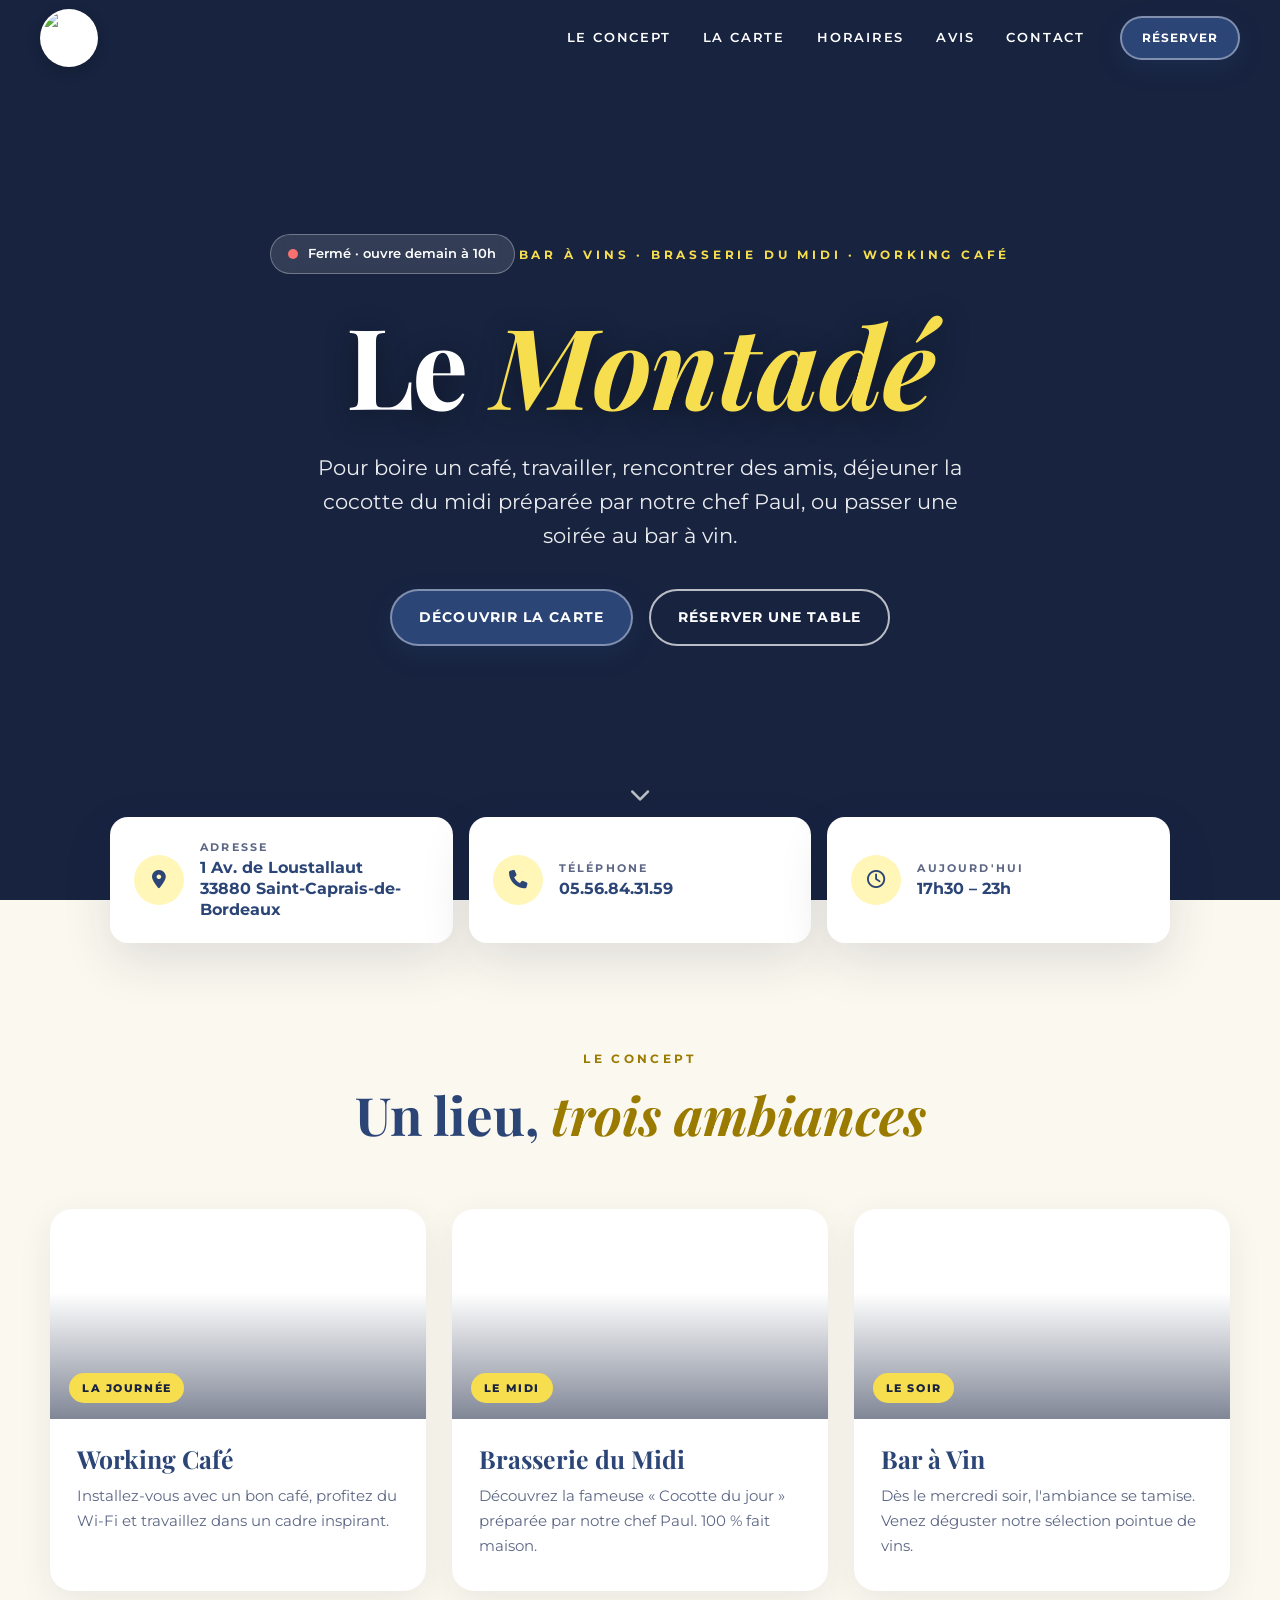
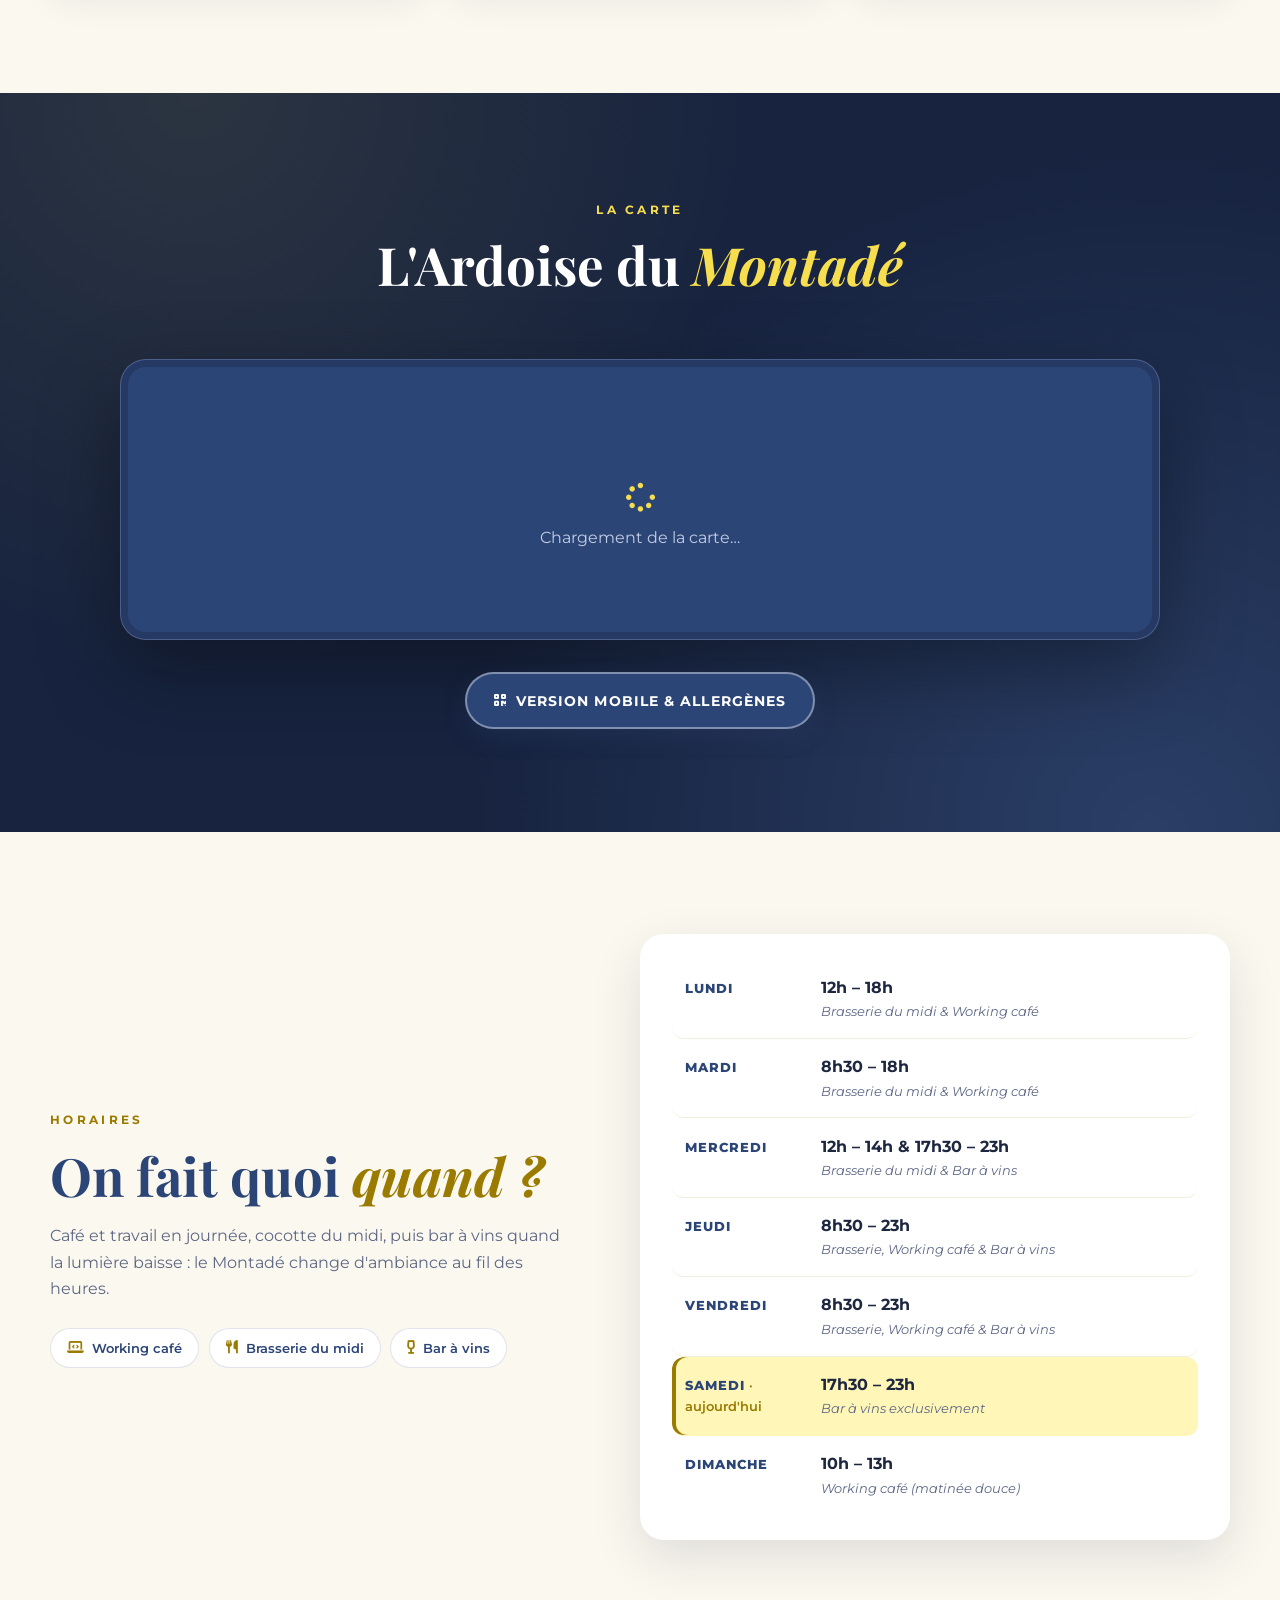
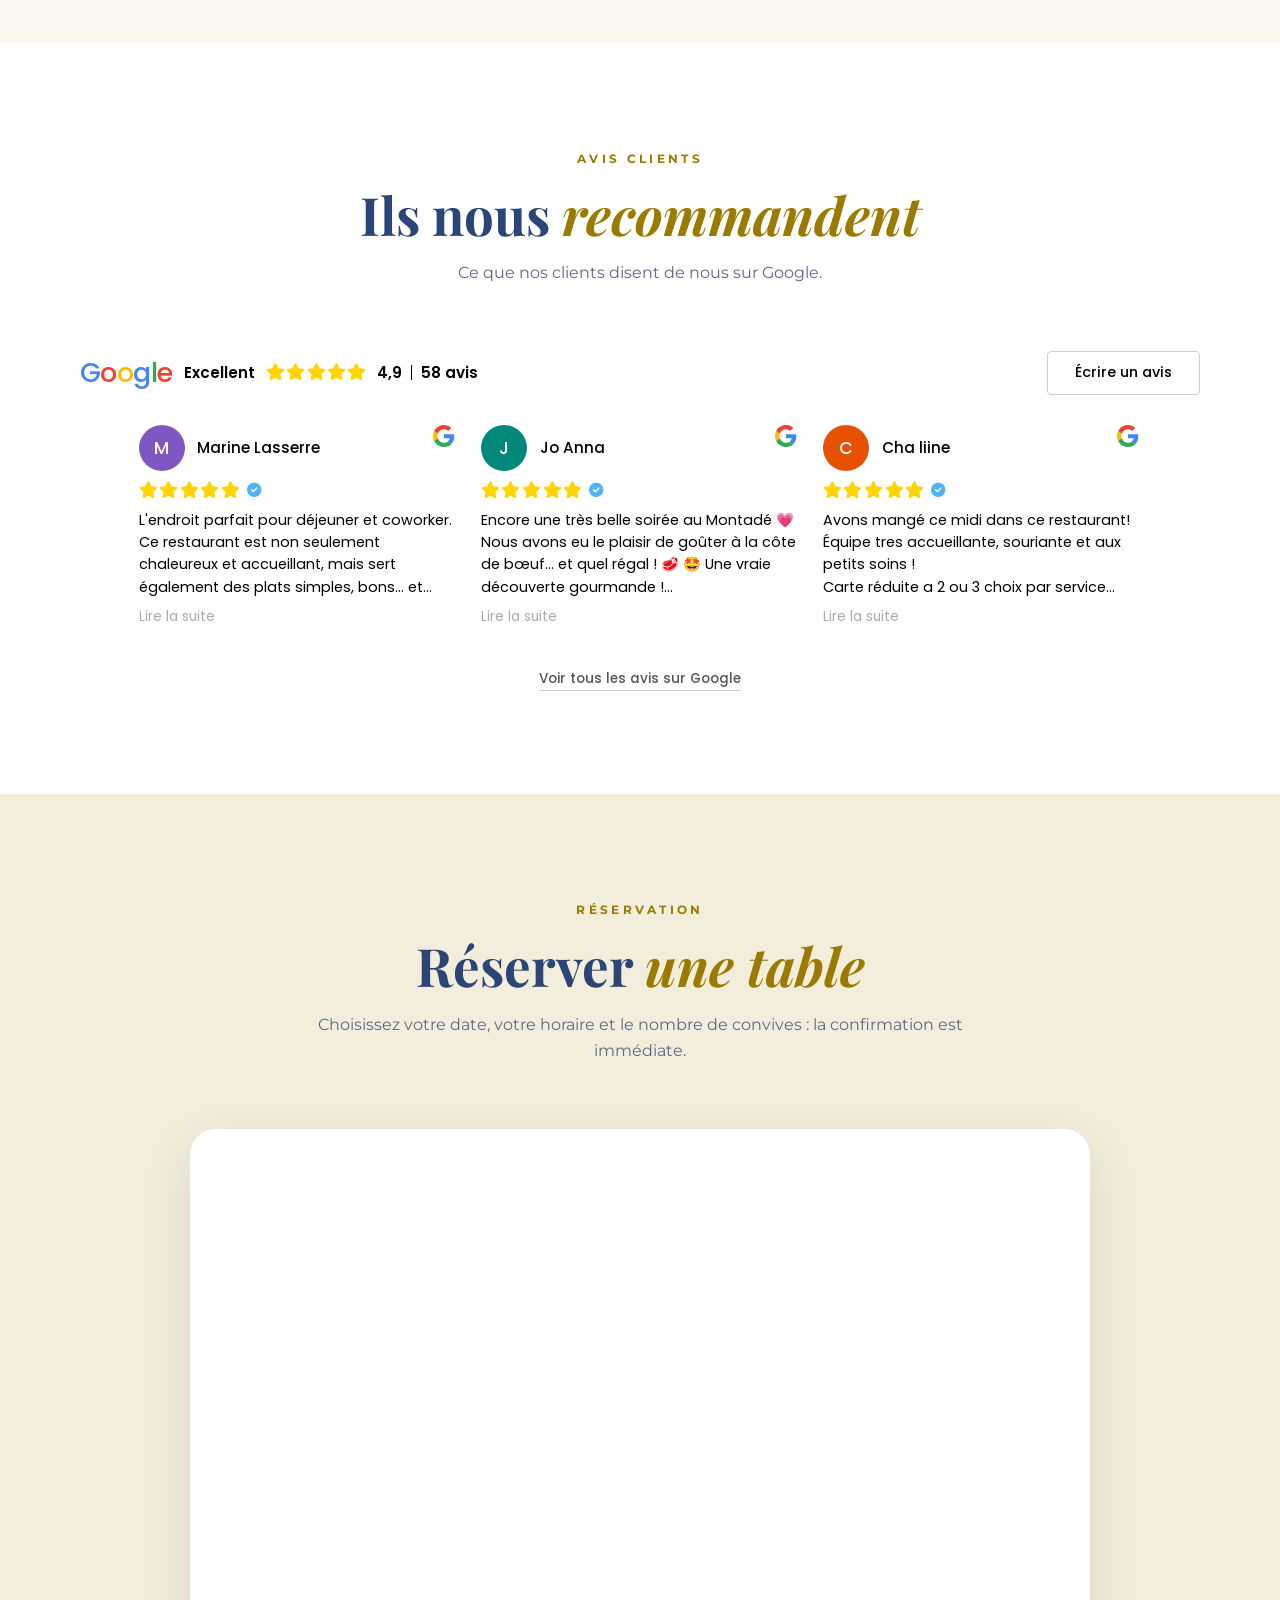
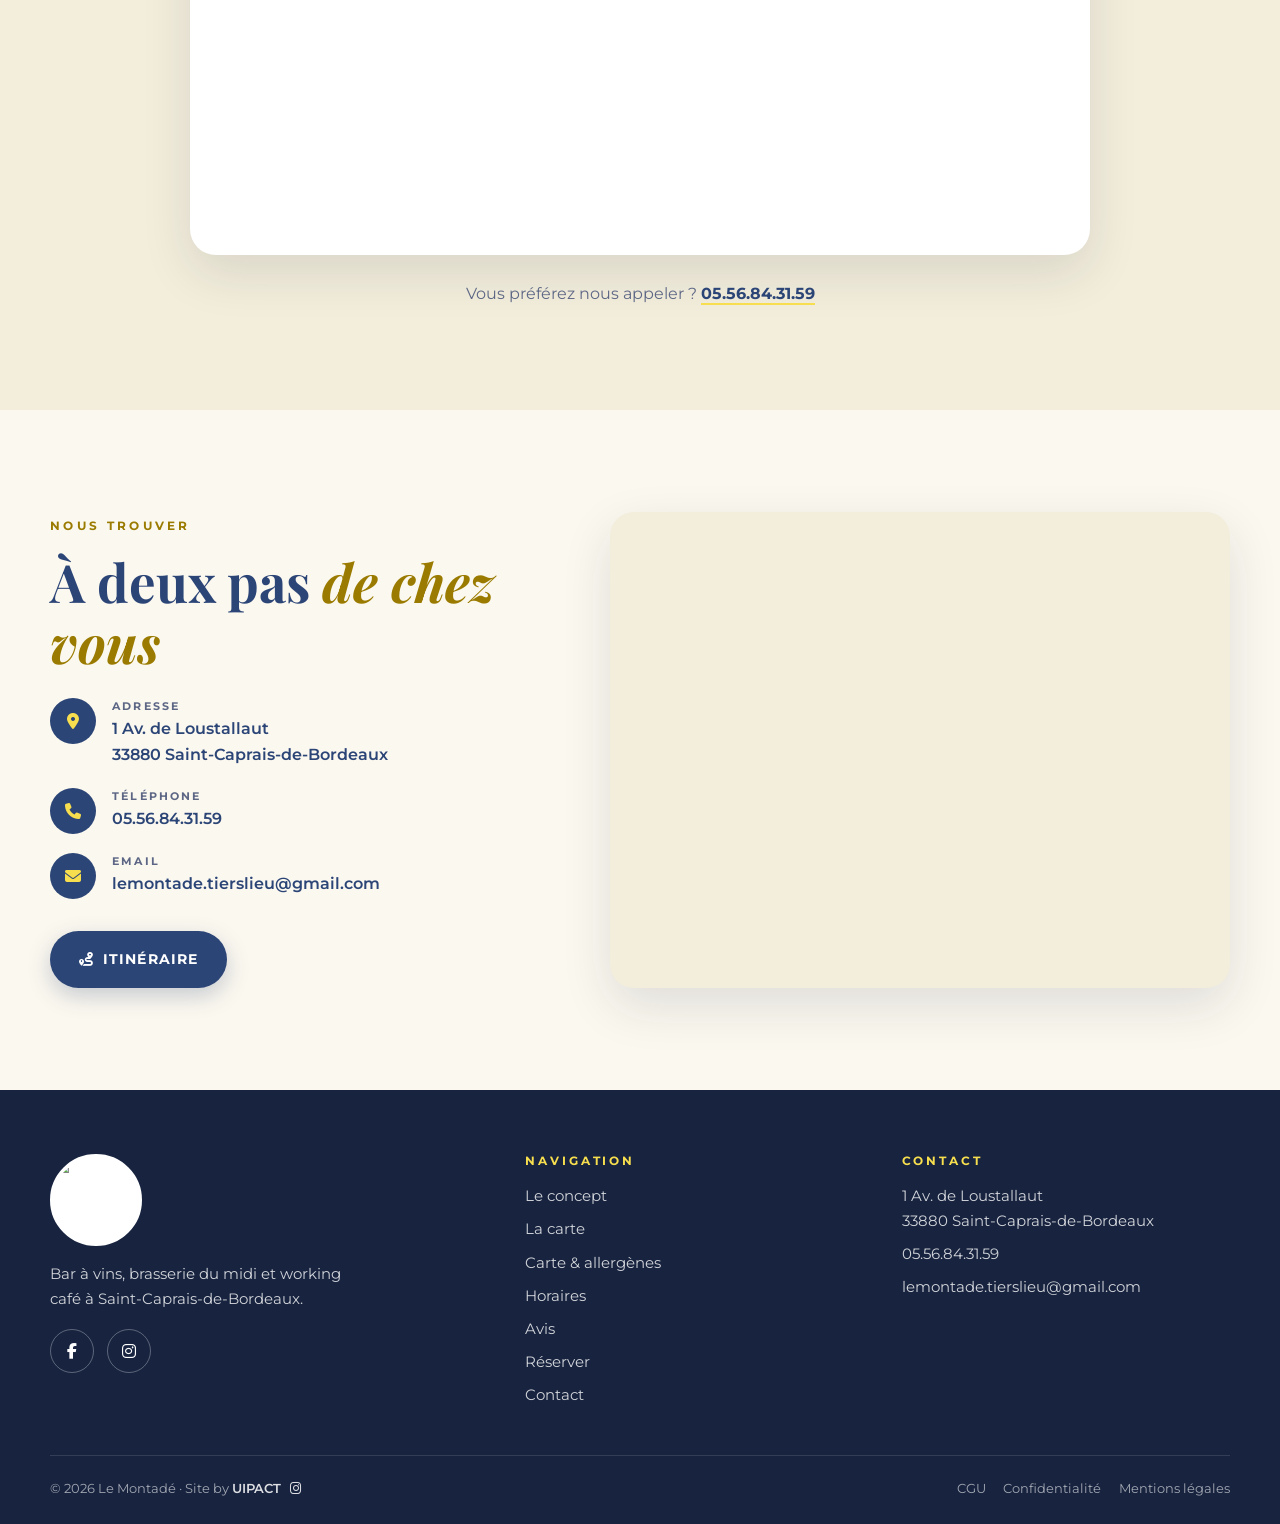
==== commit 26a348b6: "Update index.html" ====
--- a/index.html
+++ b/index.html
@@ -188,7 +188,7 @@
         .gw-score i { display: inline-block; width: 1px; height: 1em; background: #000; margin: 0 .55rem; vertical-align: -.12em; }
         .gw-write { font: 500 .9rem 'Poppins', var(--ff-body); color: #000; background: #fff; border: 1px solid #ccc; border-radius: 4px; padding: .65rem 1.7rem; text-decoration: none; transition: background .2s, border-color .2s; }
         .gw-write:hover, .gw-write:focus-visible { background: #f5f5f5; border-color: #999; }
-        .gw-wrap { position: relative; }
+        .gw-wrap { position: relative; padding: 0 58px; }
         .rev-track { display: flex; align-items: flex-start; gap: 1.6rem; overflow-x: auto; scroll-snap-type: x mandatory; padding: .3rem .1rem 1rem; scrollbar-width: none; -webkit-overflow-scrolling: touch; }
         .rev-track::-webkit-scrollbar { display: none; }
         .rev-card { flex: 0 0 calc((100% - 3.2rem) / 3); scroll-snap-align: start; background: #fff; display: flex; flex-direction: column; min-width: 0; }
@@ -205,14 +205,16 @@
         .rev-card.open .rev-text { display: block; }
         .rev-more { align-self: flex-start; margin: .35rem 0 0; background: none; border: 0; color: #aaa; font: 400 .85rem 'Poppins', var(--ff-body); cursor: pointer; padding: .2rem 0; transition: color .2s; }
         .rev-more:hover, .rev-more:focus-visible { color: #333; }
-        .rev-nav { position: absolute; top: 50%; transform: translateY(-50%); width: 38px; height: 38px; border-radius: 50%; border: 1px solid #ddd; background: #fff; color: #555; cursor: pointer; box-shadow: 0 2px 8px rgba(0, 0, 0, .12); transition: background .2s, color .2s; z-index: 2; font-size: .8rem; }
+        .rev-nav { position: absolute; top: 50%; transform: translateY(-50%); width: 38px; height: 38px; border-radius: 50%; border: 1px solid #ddd; background: #fff; color: #555; cursor: pointer; box-shadow: 0 2px 8px rgba(0, 0, 0, .12); transition: background .2s, color .2s, opacity .25s, visibility .25s; z-index: 2; font-size: .8rem; opacity: 0; visibility: hidden; }
+        .gw-wrap:hover .rev-nav, .gw-wrap:focus-within .rev-nav { opacity: 1; visibility: visible; }
         .rev-nav:hover, .rev-nav:focus-visible { background: #f5f5f5; color: #000; }
-        #revPrev { left: -18px; } #revNext { right: -18px; }
+        #revPrev { left: 4px; } #revNext { right: 4px; }
         .gw-foot { text-align: center; margin-top: 1.2rem; }
         .gw-all { font: 500 .85rem 'Poppins', var(--ff-body); color: #555; text-decoration: none; border-bottom: 1px solid #ccc; padding-bottom: 2px; }
         .gw-all:hover { color: #000; border-color: #000; }
+        @media (hover: none) { .rev-nav { display: none; } }
         @media (max-width: 960px) { .rev-card { flex-basis: calc((100% - 1.6rem) / 2); } }
-        @media (max-width: 640px) { .rev-card { flex-basis: 100%; } #revPrev { left: -6px; } #revNext { right: -6px; } .gw-head { justify-content: center; } }
+        @media (max-width: 640px) { .rev-card { flex-basis: 100%; } .gw-wrap { padding: 0; } .gw-head { justify-content: center; } }
 
         /* ===== RÉSERVER ===== */
         .reserver { background: var(--cream-2); }
@@ -619,8 +621,23 @@
         const track = document.getElementById('revTrack');
         if (!track) return;
         const step = () => { const c = track.querySelector('.rev-card'); return (c ? c.getBoundingClientRect().width : 300) + parseFloat(getComputedStyle(track).columnGap || 24); };
-        document.getElementById('revPrev').addEventListener('click', () => track.scrollBy({ left: -step(), behavior: 'smooth' }));
-        document.getElementById('revNext').addEventListener('click', () => track.scrollBy({ left: step(), behavior: 'smooth' }));
+        const atEnd = () => track.scrollLeft + track.clientWidth >= track.scrollWidth - 4;
+        const next = () => atEnd() ? track.scrollTo({ left: 0, behavior: 'smooth' }) : track.scrollBy({ left: step(), behavior: 'smooth' });
+        const prev = () => track.scrollLeft <= 4 ? track.scrollTo({ left: track.scrollWidth, behavior: 'smooth' }) : track.scrollBy({ left: -step(), behavior: 'smooth' });
+        document.getElementById('revPrev').addEventListener('click', prev);
+        document.getElementById('revNext').addEventListener('click', next);
+        // Défilement automatique (en pause au survol, au toucher ou si un avis est déplié)
+        const wrap = track.closest('.gw-wrap');
+        let paused = false, timer = null;
+        const reduce = window.matchMedia('(prefers-reduced-motion: reduce)').matches;
+        const start = () => { if (reduce || timer) return; timer = setInterval(() => { if (!paused && !document.hidden && !track.querySelector('.rev-card.open')) next(); }, 4500); };
+        wrap.addEventListener('mouseenter', () => { paused = true; });
+        wrap.addEventListener('mouseleave', () => { paused = false; });
+        wrap.addEventListener('focusin', () => { paused = true; });
+        wrap.addEventListener('focusout', () => { paused = false; });
+        track.addEventListener('touchstart', () => { paused = true; }, { passive: true });
+        track.addEventListener('touchend', () => { setTimeout(() => { paused = false; }, 6000); }, { passive: true });
+        start();
         const cards = track.querySelectorAll('.rev-card');
         const check = () => cards.forEach((card) => {
             const t = card.querySelector('.rev-text'), b = card.querySelector('.rev-more');
